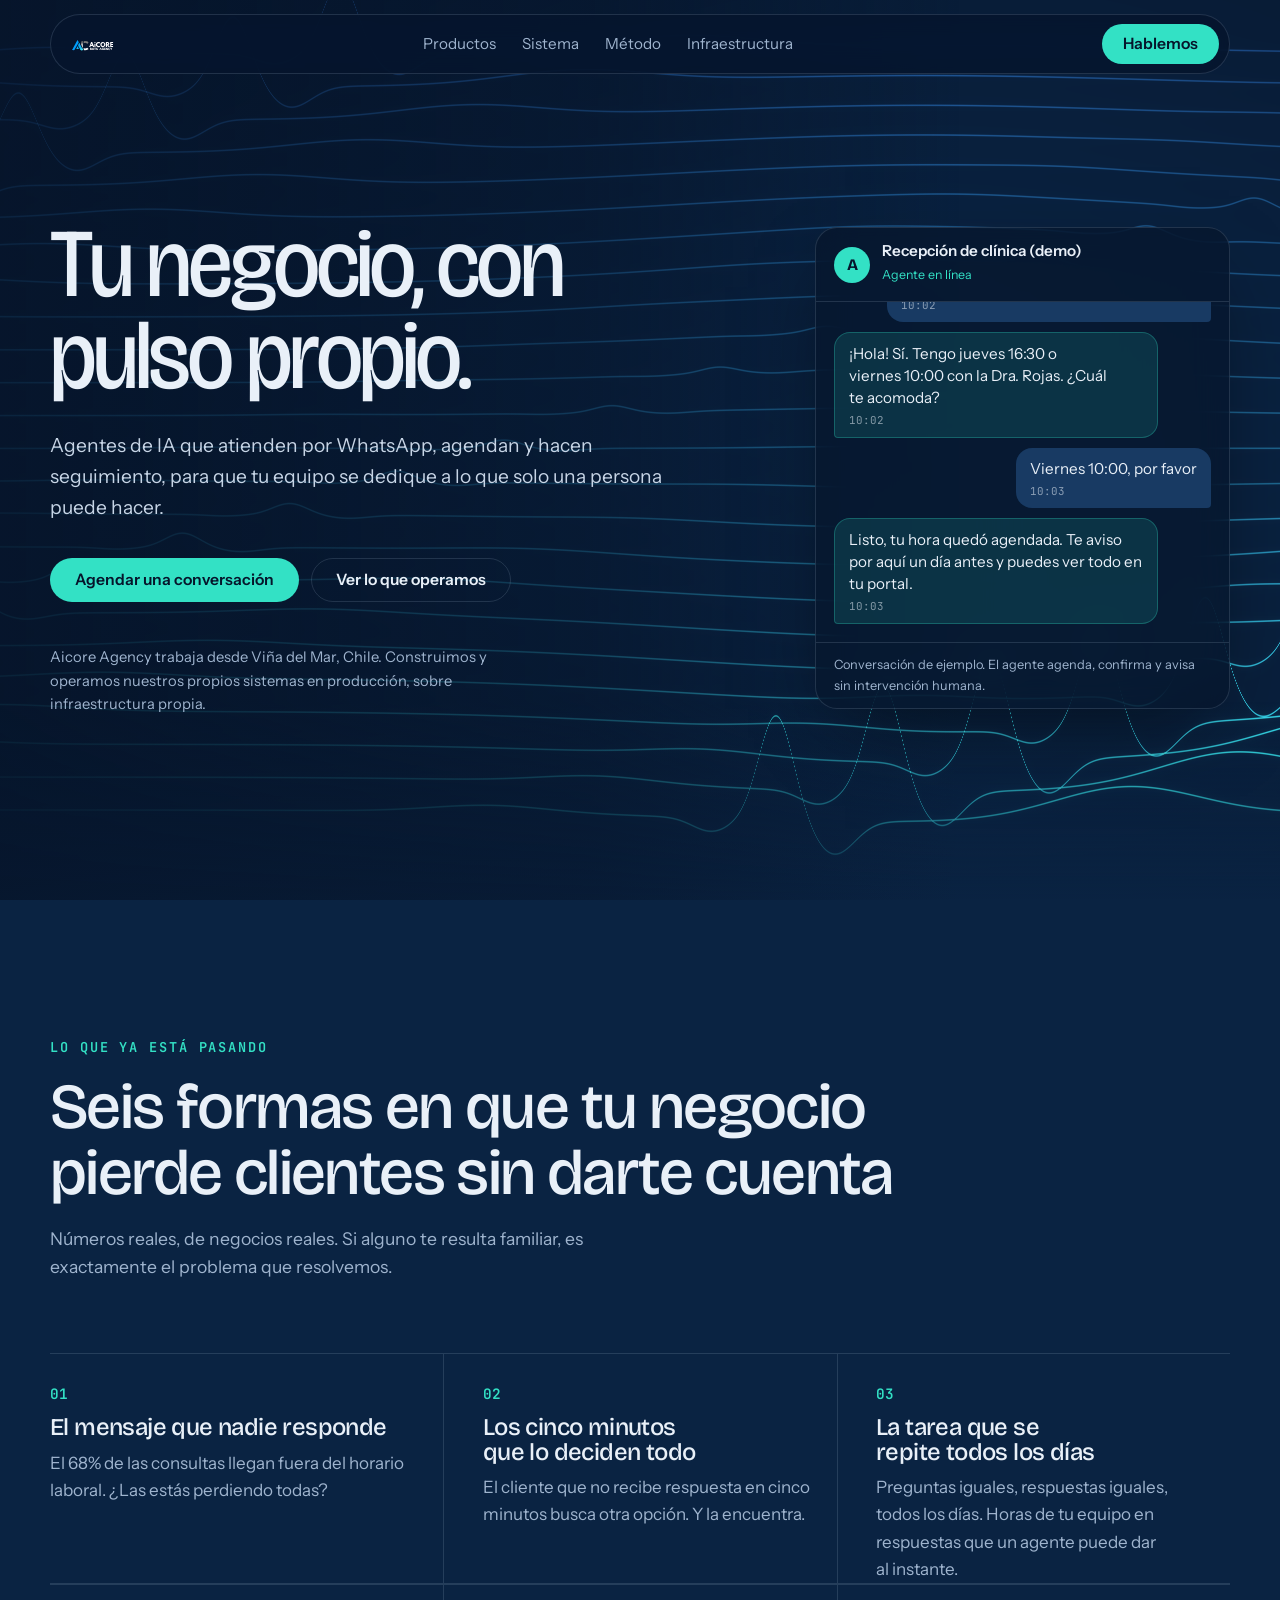
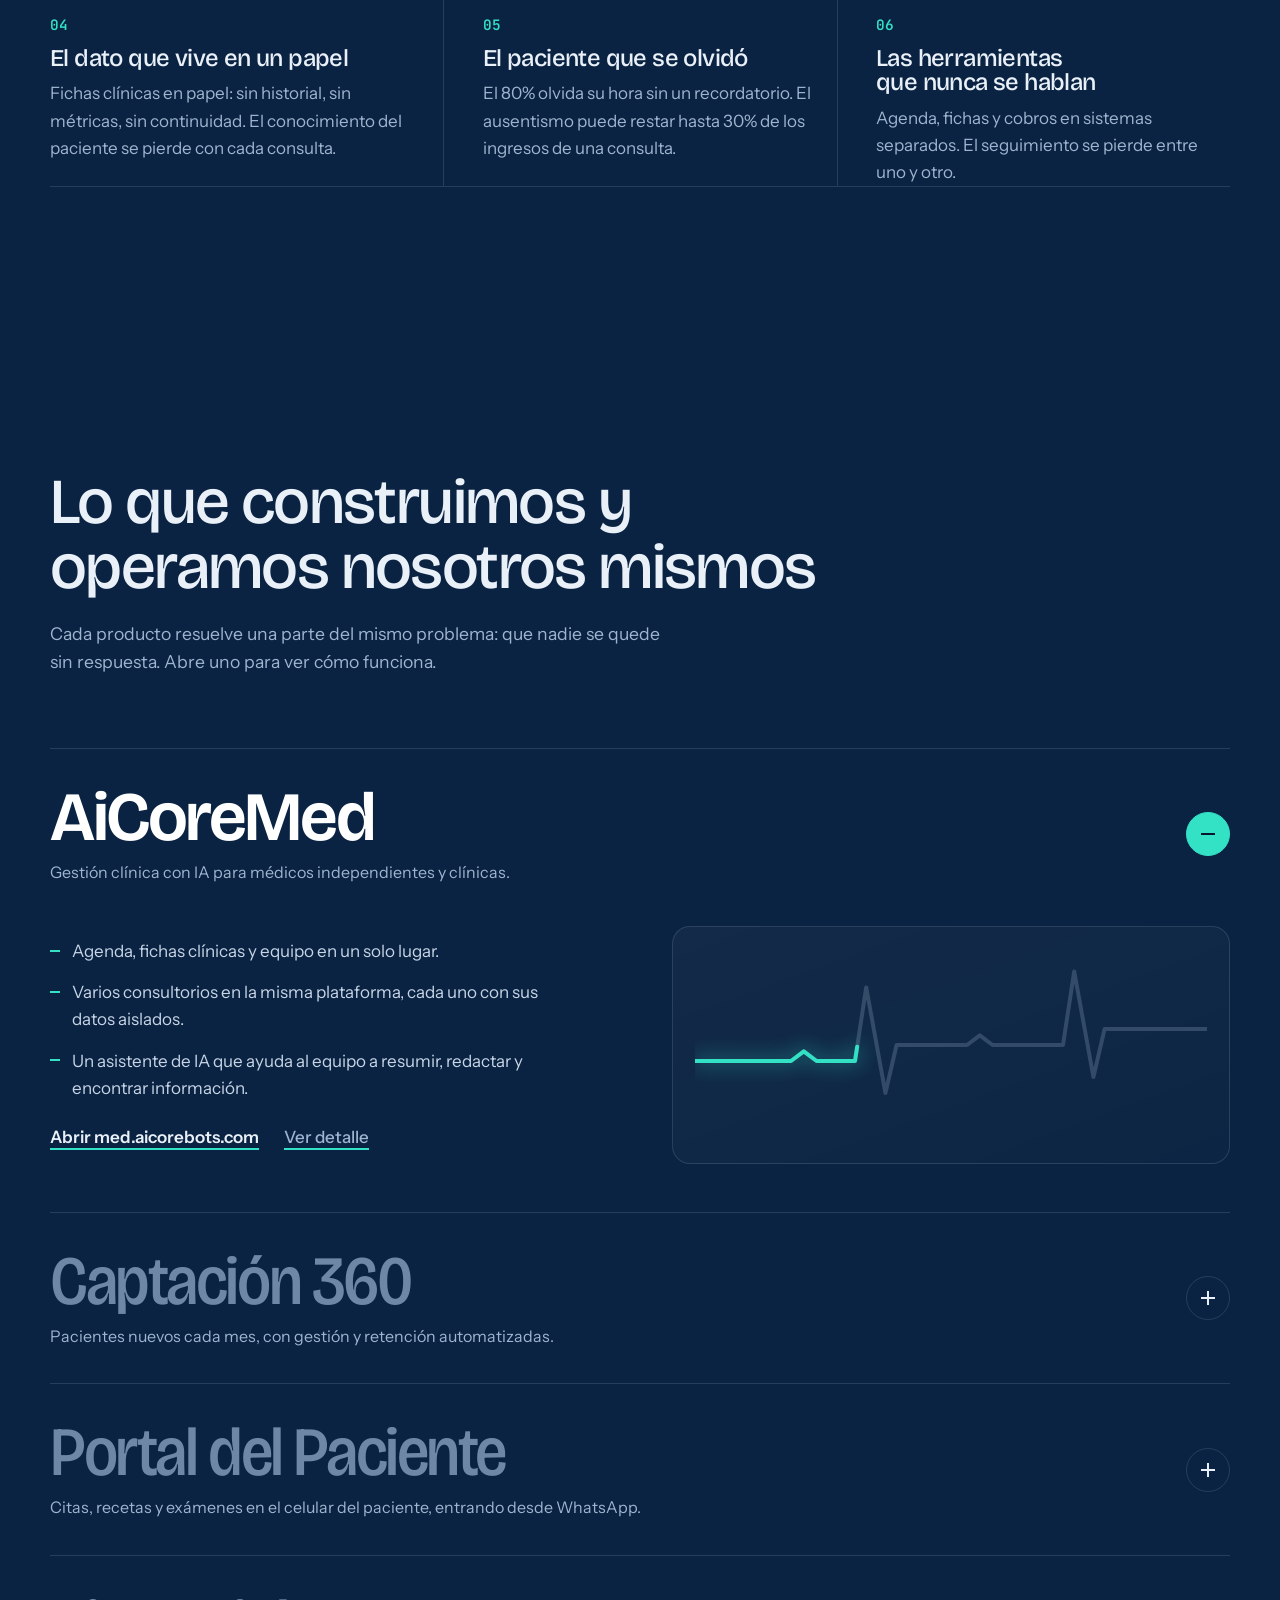
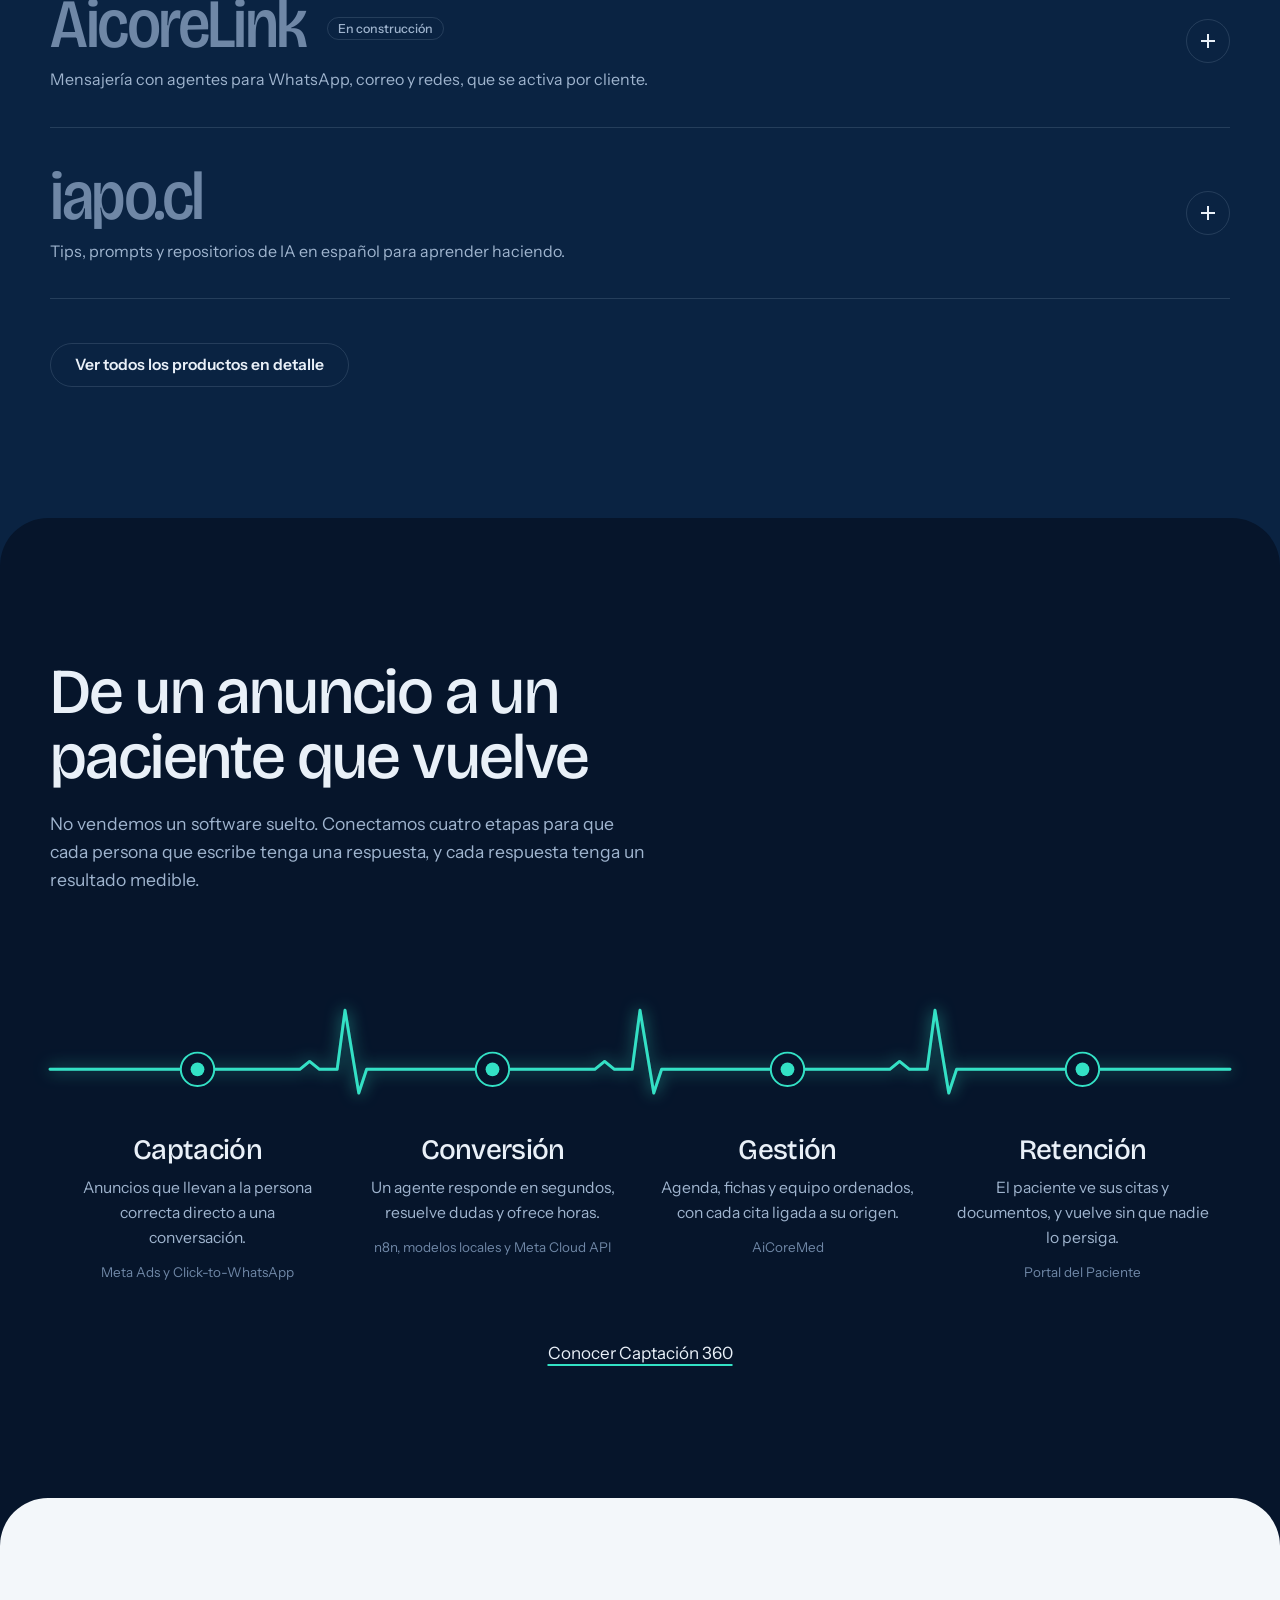
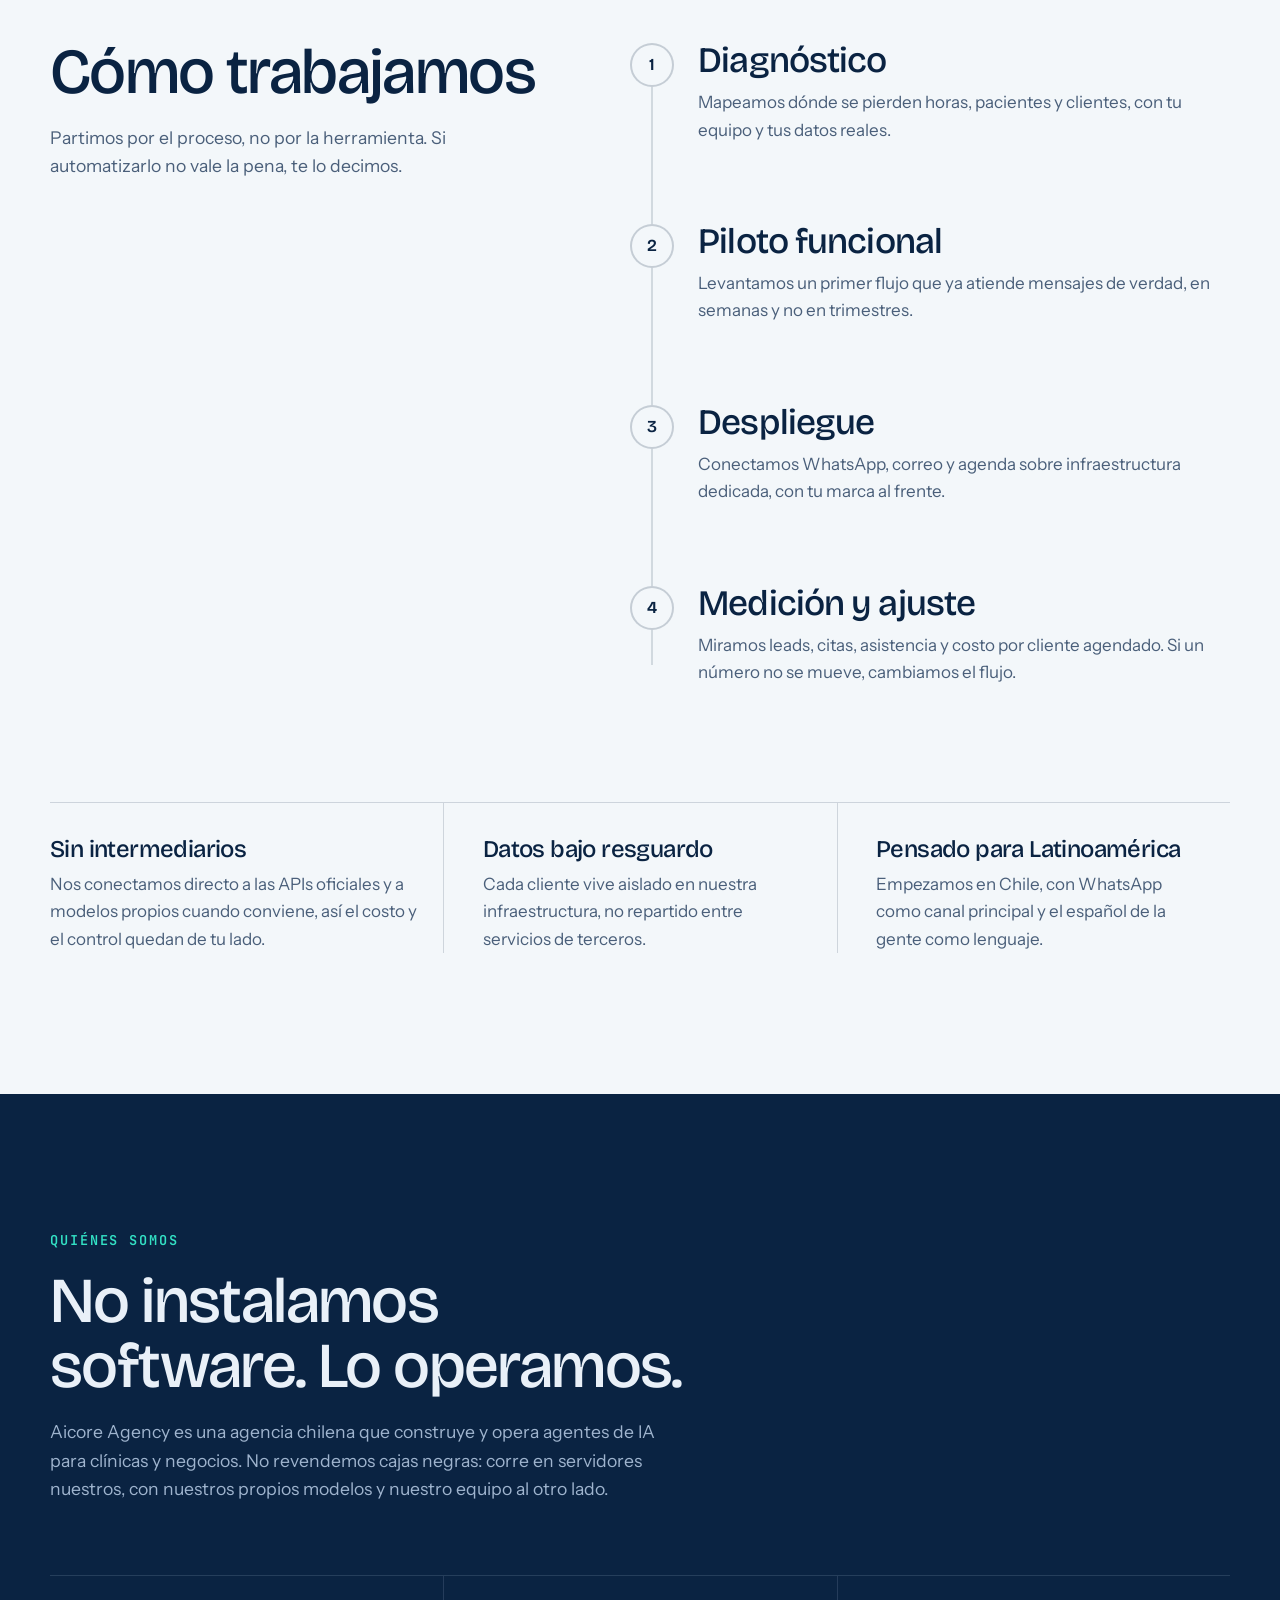
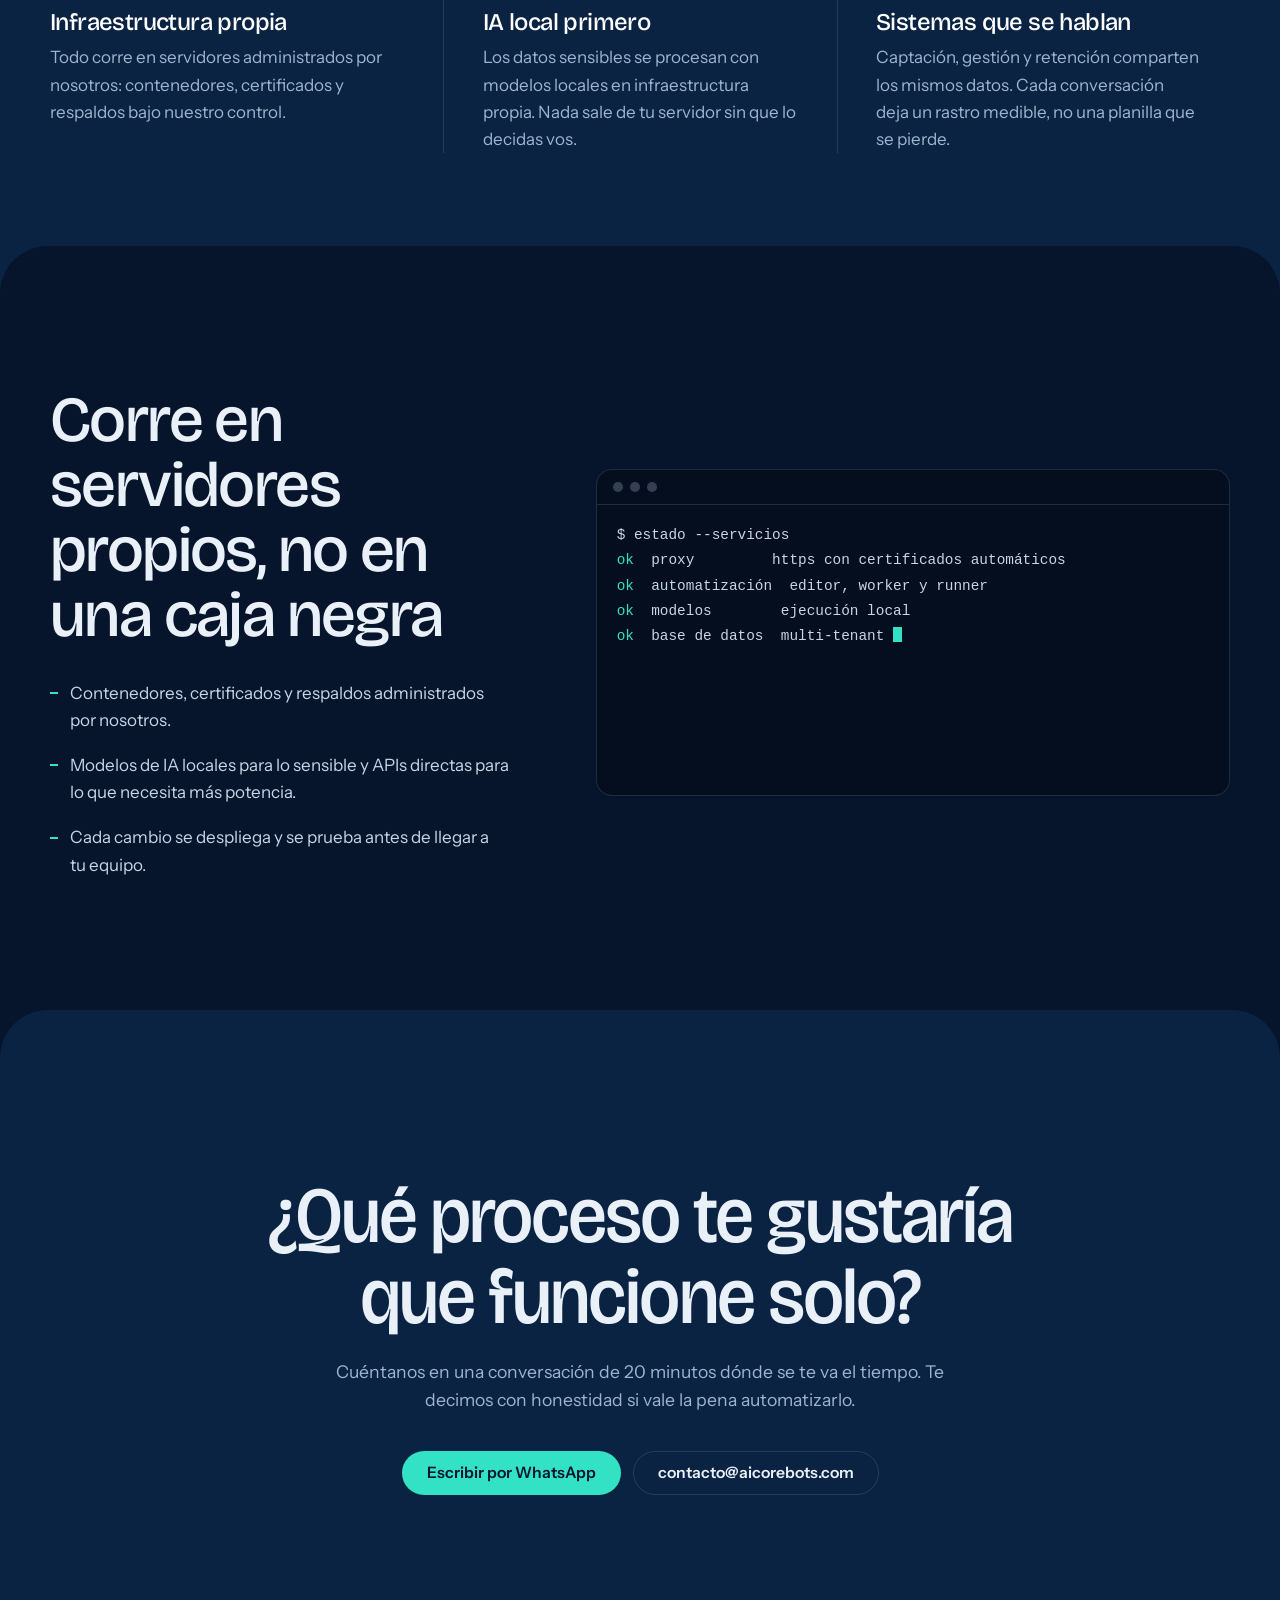
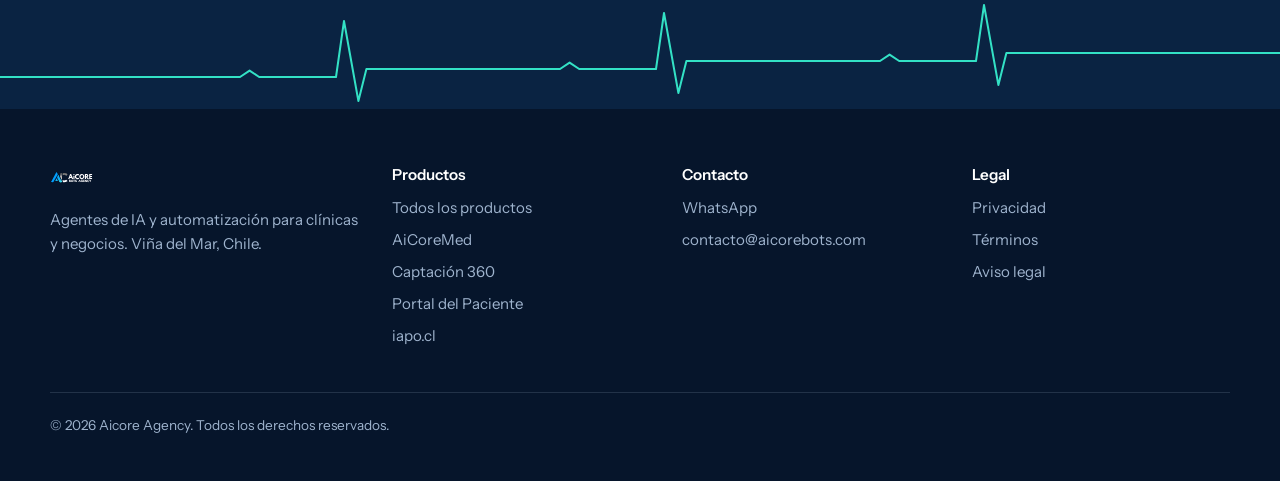
==== index.html @ 043bcb68 "feat(home): real contact data, structured data, pains and about sections - Replace the placeholder p" ====
<!doctype html>
<html lang="es-CL">
<head>
<meta charset="utf-8">
<meta name="viewport" content="width=device-width,initial-scale=1,viewport-fit=cover">
<title>Aicore Agency: agentes de IA que atienden, agendan y hacen seguimiento</title>
<meta name="description" content="Aicore Agency diseña y opera agentes de IA para clínicas y negocios que atienden por WhatsApp. AiCoreMed, Captación 360, Portal del Paciente y AicoreLink, sobre infraestructura propia. Viña del Mar, Chile.">
<meta name="theme-color" content="#0A2342">
<meta property="og:type" content="website">
<meta property="og:title" content="Aicore Agency: tu negocio, con pulso propio">
<meta property="og:description" content="Agentes de IA que atienden por WhatsApp, agendan y hacen seguimiento, para que tu equipo se dedique a lo que solo una persona puede hacer.">
<meta property="og:url" content="https://aicorebots.com">
<meta name="twitter:card" content="summary_large_image">
<link rel="canonical" href="https://aicorebots.com">
<link rel="icon" type="image/svg+xml" href="assets/favicon.svg">
<meta property="og:image" content="https://aicorebots.com/assets/og.png">
<meta property="og:image:width" content="1200">
<meta property="og:image:height" content="630">
<meta name="twitter:image" content="https://aicorebots.com/assets/og.png">
<link rel="preconnect" href="https://fonts.googleapis.com">
<link rel="preconnect" href="https://fonts.gstatic.com" crossorigin>
<link href="https://fonts.googleapis.com/css2?family=Bricolage+Grotesque:opsz,wdth,wght@12..96,75..100,200..800&family=Instrument+Sans:wght@400;500;600&family=JetBrains+Mono:wght@400;500&display=swap" rel="stylesheet">
<script>document.documentElement.classList.add('js')</script>
<script type="application/ld+json">
{"@context":"https://schema.org","@graph":[
{"@type":"Organization","@id":"https://aicorebots.com/#org","name":"Aicore Agency","url":"https://aicorebots.com","logo":"https://aicorebots.com/assets/logo.svg","description":"Agentes de IA y automatización para clínicas y negocios que atienden por WhatsApp.","address":{"@type":"PostalAddress","addressLocality":"Viña del Mar","addressCountry":"CL"},"sameAs":["https://iapo.cl"]},
{"@type":"WebSite","@id":"https://aicorebots.com/#website","url":"https://aicorebots.com","name":"Aicore Agency","inLanguage":"es-CL","publisher":{"@id":"https://aicorebots.com/#org"}},
{"@type":"Service","@id":"https://aicorebots.com/#svc-aicoremed","name":"AiCoreMed","serviceType":"Software de gestión clínica con IA","url":"https://med.aicorebots.com","provider":{"@id":"https://aicorebots.com/#org"},"areaServed":{"@type":"Country","name":"Chile"}},
{"@type":"Service","@id":"https://aicorebots.com/#svc-cap360","name":"Captación 360","serviceType":"Captación, conversión y retención de pacientes","url":"https://captacion360.aicorebots.com","provider":{"@id":"https://aicorebots.com/#org"},"areaServed":{"@type":"Country","name":"Chile"}},
{"@type":"Service","@id":"https://aicorebots.com/#svc-portal","name":"Portal del Paciente","serviceType":"Portal de pacientes accesible por WhatsApp","url":"https://consultorio.aicorebots.com/portal","provider":{"@id":"https://aicorebots.com/#org"},"areaServed":{"@type":"Country","name":"Chile"}},
{"@type":"Service","@id":"https://aicorebots.com/#svc-link","name":"AicoreLink","serviceType":"Mensajería unificada con agentes de IA","url":"https://aicorebots.com/productos/#aicorelink","provider":{"@id":"https://aicorebots.com/#org"},"areaServed":{"@type":"Country","name":"Chile"}},
{"@type":"Service","@id":"https://aicorebots.com/#svc-iapo","name":"iapo.cl","serviceType":"Comunidad y contenido sobre IA aplicada","url":"https://iapo.cl","provider":{"@id":"https://aicorebots.com/#org"},"areaServed":{"@type":"Country","name":"Chile"}}
]}
</script>
<link rel="stylesheet" href="assets/site.css">
</head>
<body>
<div class="prog" id="prog" aria-hidden="true"></div>

<header class="nav">
  <div class="bar">
    <a class="brand" href="#top" aria-label="Aicore Agency, inicio">
      <img class="brand-img" src="assets/logo.svg" alt="Aicore Agency" width="1514" height="778">
    </a>
    <nav class="links" aria-label="Principal">
      <a href="productos/">Productos</a>
      <a href="#sistema">Sistema</a>
      <a href="#metodo">Método</a>
      <a href="#infraestructura">Infraestructura</a>
    </nav>
    <a class="btn p mag" href="#contacto">Hablemos</a>
  </div>
</header>

<main>
<!-- HERO -->
<section class="hero" id="top">
  <canvas id="gl" aria-hidden="true"></canvas>
  <div class="wrap hero-in">
    <div>
      <h1 data-wave>Tu negocio, con pulso propio.</h1>
      <p class="lede">Agentes de IA que atienden por WhatsApp, agendan y hacen seguimiento, para que tu equipo se dedique a lo que solo una persona puede hacer.</p>
      <div class="actions">
        <a class="btn p mag" href="#contacto">Agendar una conversación</a>
        <a class="btn g mag" href="#ecosistema">Ver lo que operamos</a>
      </div>
      <p class="meta">Aicore Agency trabaja desde Viña del Mar, Chile. Construimos y operamos nuestros propios sistemas en producción, sobre infraestructura propia.</p>
    </div>
    <aside class="chat" aria-label="Ejemplo de conversación con un agente de Aicore">
      <div class="chat-h">
        <span class="av" aria-hidden="true">A</span>
        <div><strong>Recepción de clínica (demo)</strong><small>Agente en línea</small></div>
      </div>
      <div class="chat-b" id="chat" aria-live="off"></div>
      <div class="chat-f">Conversación de ejemplo. El agente agenda, confirma y avisa sin intervención humana.</div>
    </aside>
  </div>
</section>

<!-- DOLORES -->
<section class="sec eco dolores" id="dolores">
  <div class="wrap">
    <p class="eyebrow">Lo que ya está pasando</p>
    <h2>Seis formas en que tu negocio pierde clientes sin darte cuenta</h2>
    <p class="sub">Números reales, de negocios reales. Si alguno te resulta familiar, es exactamente el problema que resolvemos.</p>
    <div class="pains">
      <article>
        <b>01</b>
        <h3>El mensaje que nadie responde</h3>
        <p>El 68% de las consultas llegan fuera del horario laboral. ¿Las estás perdiendo todas?</p>
      </article>
      <article>
        <b>02</b>
        <h3>Los cinco minutos que lo deciden todo</h3>
        <p>El cliente que no recibe respuesta en cinco minutos busca otra opción. Y la encuentra.</p>
      </article>
      <article>
        <b>03</b>
        <h3>La tarea que se repite todos los días</h3>
        <p>Preguntas iguales, respuestas iguales, todos los días. Horas de tu equipo en respuestas que un agente puede dar al instante.</p>
      </article>
      <article>
        <b>04</b>
        <h3>El dato que vive en un papel</h3>
        <p>Fichas clínicas en papel: sin historial, sin métricas, sin continuidad. El conocimiento del paciente se pierde con cada consulta.</p>
      </article>
      <article>
        <b>05</b>
        <h3>El paciente que se olvidó</h3>
        <p>El 80% olvida su hora sin un recordatorio. El ausentismo puede restar hasta 30% de los ingresos de una consulta.</p>
      </article>
      <article>
        <b>06</b>
        <h3>Las herramientas que nunca se hablan</h3>
        <p>Agenda, fichas y cobros en sistemas separados. El seguimiento se pierde entre uno y otro.</p>
      </article>
    </div>
  </div>
</section>

<!-- PRODUCTOS -->
<section class="sec eco" id="ecosistema">
  <div class="wrap">
    <h2>Lo que construimos y operamos nosotros mismos</h2>
    <p class="sub">Cada producto resuelve una parte del mismo problema: que nadie se quede sin respuesta. Abre uno para ver cómo funciona.</p>
    <div class="rows">

      <details class="row" name="eco" open>
        <summary>
          <span class="r-name">AiCoreMed</span>
          <span class="r-tag">Gestión clínica con IA para médicos independientes y clínicas.</span>
          <span class="r-ico" aria-hidden="true"></span>
        </summary>
        <div class="r-body">
          <div>
            <ul>
              <li>Agenda, fichas clínicas y equipo en un solo lugar.</li>
              <li>Varios consultorios en la misma plataforma, cada uno con sus datos aislados.</li>
              <li>Un asistente de IA que ayuda al equipo a resumir, redactar y encontrar información.</li>
            </ul>
            <a class="tl" href="https://med.aicorebots.com" rel="noopener">Abrir med.aicorebots.com</a> <a class="tl sec2" href="productos/#aicoremed">Ver detalle</a>
          </div>
          <div class="viz">
            <svg class="ecg" viewBox="0 0 320 120" role="img" aria-label="Línea de pulso animada">
              <path class="base" d="M0 70H60l8-6 8 6H100l7-46 12 66 7-30H170l8-6 8 6H230l7-46 12 66 7-30H320" pathLength="1"/>
              <path class="run" d="M0 70H60l8-6 8 6H100l7-46 12 66 7-30H170l8-6 8 6H230l7-46 12 66 7-30H320" pathLength="1"/>
            </svg>
          </div>
        </div>
      </details>

      <details class="row" name="eco">
        <summary>
          <span class="r-name">Captación 360</span>
          <span class="r-tag">Pacientes nuevos cada mes, con gestión y retención automatizadas.</span>
          <span class="r-ico" aria-hidden="true"></span>
        </summary>
        <div class="r-body">
          <div>
            <ul>
              <li>Anuncios en Meta que abren una conversación de WhatsApp, no un formulario que nadie responde.</li>
              <li>Un agente que califica al interesado, responde dudas y ofrece horas al instante.</li>
              <li>Cada hora agendada queda ligada a la campaña que la originó, para medir el costo real por paciente.</li>
            </ul>
            <a class="tl" href="https://captacion360.aicorebots.com" rel="noopener">Abrir captacion360.aicorebots.com</a> <a class="tl sec2" href="productos/#captacion-360">Ver detalle</a>
          </div>
          <div class="viz">
            <div class="funnel" role="img" aria-label="Embudo ilustrativo de captación">
              <div style="--n:0"><span>Anuncio en Meta</span><i style="--w:100%"></i></div>
              <div style="--n:1"><span>Conversación en WhatsApp</span><i style="--w:72%"></i></div>
              <div style="--n:2"><span>Hora agendada</span><i style="--w:48%"></i></div>
              <div style="--n:3"><span>Paciente que vuelve</span><i style="--w:32%"></i></div>
              <small>Esquema ilustrativo del recorrido.</small>
            </div>
          </div>
        </div>
      </details>

      <details class="row" name="eco">
        <summary>
          <span class="r-name">Portal del Paciente</span>
          <span class="r-tag">Citas, recetas y exámenes en el celular del paciente, entrando desde WhatsApp.</span>
          <span class="r-ico" aria-hidden="true"></span>
        </summary>
        <div class="r-body">
          <div>
            <ul>
              <li>Sin usuario ni contraseña: el paciente entra con su número de WhatsApp.</li>
              <li>Ve sus próximas citas y pide reprogramar; la solicitud llega a la clínica por WhatsApp.</li>
              <li>Recetas y exámenes disponibles después de la consulta.</li>
            </ul>
            <a class="tl" href="https://consultorio.aicorebots.com/portal" rel="noopener">Abrir el portal</a> <a class="tl sec2" href="productos/#portal-paciente">Ver detalle</a>
          </div>
          <div class="viz">
            <div class="phone" role="img" aria-label="Pantalla de ingreso desde WhatsApp">
              <p>Confirma tu acceso desde WhatsApp</p>
              <div class="otp"><b style="--n:0">4</b><b style="--n:1">8</b><b style="--n:2">1</b><b style="--n:3">9</b><b style="--n:4">2</b><b style="--n:5">7</b></div>
              <div class="go">Ver mis citas</div>
            </div>
          </div>
        </div>
      </details>

      <details class="row" name="eco">
        <summary>
          <span class="r-name">AicoreLink <span class="badge">En construcción</span></span>
          <span class="r-tag">Mensajería con agentes para WhatsApp, correo y redes, que se activa por cliente.</span>
          <span class="r-ico" aria-hidden="true"></span>
        </summary>
        <div class="r-body">
          <div>
            <ul>
              <li>Voz y texto en WhatsApp, respuestas de correo y mensajes de redes en una sola bandeja.</li>
              <li>Cada cliente enciende solo los módulos que necesita.</li>
              <li>Se despliega por cliente sobre nuestra propia infraestructura.</li>
            </ul>
            <a class="tl" href="productos/#aicorelink">Ver detalle</a>
          </div>
          <div class="viz">
            <div class="orbit" role="img" aria-label="AicoreLink conecta WhatsApp, correo y redes">
              <span class="core">Aicore<br>Link</span>
              <i style="--k:0"><em>WhatsApp</em></i>
              <i style="--k:1"><em>Correo</em></i>
              <i style="--k:2"><em>Redes</em></i>
            </div>
          </div>
        </div>
      </details>

      <details class="row" name="eco">
        <summary>
          <span class="r-name">iapo.cl</span>
          <span class="r-tag">Tips, prompts y repositorios de IA en español para aprender haciendo.</span>
          <span class="r-ico" aria-hidden="true"></span>
        </summary>
        <div class="r-body">
          <div>
            <ul>
              <li>Prompts listos para copiar y adaptar a tu trabajo.</li>
              <li>Skills y repositorios que usamos a diario, explicados sin jerga.</li>
              <li>Una comunidad para quienes quieren usar IA en su negocio.</li>
            </ul>
            <a class="tl" href="https://iapo.cl" rel="noopener">Abrir iapo.cl</a> <a class="tl sec2" href="productos/#iapo">Ver detalle</a>
          </div>
          <div class="viz">
            <div class="pcard" role="img" aria-label="Ejemplo de prompt">
              <small>Prompt de ejemplo</small>
              <div class="typed">Actúa como recepcionista de una clínica.</div>
              <div class="typed l2">Responde en máximo tres líneas.</div>
            </div>
          </div>
        </div>
      </details>

    </div>
  </div>
  <div class="wrap" style="margin-top:44px"><a class="btn g mag" href="productos/">Ver todos los productos en detalle</a></div>
</section>

<!-- SISTEMA -->
<section class="sec sys sheet" id="sistema">
  <div class="wrap">
    <h2>De un anuncio a un paciente que vuelve</h2>
    <p class="sub">No vendemos un software suelto. Conectamos cuatro etapas para que cada persona que escribe tenga una respuesta, y cada respuesta tenga un resultado medible.</p>
    <div class="pipe" id="pipe">
      <svg id="pipe-svg" viewBox="0 0 1200 160" aria-hidden="true"></svg>
      <div class="cols">
        <div class="col"><h3>Captación</h3><p>Anuncios que llevan a la persona correcta directo a una conversación.</p><small>Meta Ads y Click-to-WhatsApp</small></div>
        <div class="col"><h3>Conversión</h3><p>Un agente responde en segundos, resuelve dudas y ofrece horas.</p><small>n8n, modelos locales y Meta Cloud API</small></div>
        <div class="col"><h3>Gestión</h3><p>Agenda, fichas y equipo ordenados, con cada cita ligada a su origen.</p><small>AiCoreMed</small></div>
        <div class="col"><h3>Retención</h3><p>El paciente ve sus citas y documentos, y vuelve sin que nadie lo persiga.</p><small>Portal del Paciente</small></div>
      </div>
    </div>
    <p class="foot"><a class="tl" href="https://captacion360.aicorebots.com" rel="noopener">Conocer Captación 360</a></p>
  </div>
</section>

<!-- MÉTODO -->
<section class="sec light sheet" id="metodo">
  <div class="wrap">
    <div class="method">
      <div class="stick">
        <h2>Cómo trabajamos</h2>
        <p class="sub">Partimos por el proceso, no por la herramienta. Si automatizarlo no vale la pena, te lo decimos.</p>
      </div>
      <ol class="steps" id="steps">
        <li><span class="n">1</span><h3>Diagnóstico</h3><p>Mapeamos dónde se pierden horas, pacientes y clientes, con tu equipo y tus datos reales.</p></li>
        <li><span class="n">2</span><h3>Piloto funcional</h3><p>Levantamos un primer flujo que ya atiende mensajes de verdad, en semanas y no en trimestres.</p></li>
        <li><span class="n">3</span><h3>Despliegue</h3><p>Conectamos WhatsApp, correo y agenda sobre infraestructura dedicada, con tu marca al frente.</p></li>
        <li><span class="n">4</span><h3>Medición y ajuste</h3><p>Miramos leads, citas, asistencia y costo por cliente agendado. Si un número no se mueve, cambiamos el flujo.</p></li>
      </ol>
    </div>
    <div class="prin">
      <div><h3>Sin intermediarios</h3><p>Nos conectamos directo a las APIs oficiales y a modelos propios cuando conviene, así el costo y el control quedan de tu lado.</p></div>
      <div><h3>Datos bajo resguardo</h3><p>Cada cliente vive aislado en nuestra infraestructura, no repartido entre servicios de terceros.</p></div>
      <div><h3>Pensado para Latinoamérica</h3><p>Empezamos en Chile, con WhatsApp como canal principal y el español de la gente como lenguaje.</p></div>
    </div>
  </div>
</section>

<!-- SOBRE AICORE -->
<section class="sec eco about" id="sobre">
  <div class="wrap">
    <p class="eyebrow">Quiénes somos</p>
    <h2>No instalamos software. Lo operamos.</h2>
    <p class="sub">Aicore Agency es una agencia chilena que construye y opera agentes de IA para clínicas y negocios. No revendemos cajas negras: corre en servidores nuestros, con nuestros propios modelos y nuestro equipo al otro lado.</p>
    <div class="prin">
      <div><h3>Infraestructura propia</h3><p>Todo corre en servidores administrados por nosotros: contenedores, certificados y respaldos bajo nuestro control.</p></div>
      <div><h3>IA local primero</h3><p>Los datos sensibles se procesan con modelos locales en infraestructura propia. Nada sale de tu servidor sin que lo decidas vos.</p></div>
      <div><h3>Sistemas que se hablan</h3><p>Captación, gestión y retención comparten los mismos datos. Cada conversación deja un rastro medible, no una planilla que se pierde.</p></div>
    </div>
  </div>
</section>

<!-- INFRAESTRUCTURA -->
<section class="sec infra sheet" id="infraestructura">
  <div class="wrap infra-in">
    <div>
      <h2>Corre en servidores propios, no en una caja negra</h2>
      <ul class="facts">
        <li>Contenedores, certificados y respaldos administrados por nosotros.</li>
        <li>Modelos de IA locales para lo sensible y APIs directas para lo que necesita más potencia.</li>
        <li>Cada cambio se despliega y se prueba antes de llegar a tu equipo.</li>
      </ul>
    </div>
    <div class="term" aria-label="Estado de los servicios (ilustración)">
      <div class="term-h"><i></i><i></i><i></i></div>
      <pre id="term" data-lines='["$ estado --servicios","<span class=ok>ok</span>  proxy         https con certificados automáticos","<span class=ok>ok</span>  automatización  editor, worker y runner","<span class=ok>ok</span>  modelos        ejecución local","<span class=ok>ok</span>  base de datos  multi-tenant","<span class=ok>ok</span>  colas y caché  en línea","<span class=ok>ok</span>  whatsapp       puerta de enlace conectada","<span class=dim>todo en orden</span>"]'></pre>
    </div>
  </div>
</section>

<!-- CONTACTO -->
<section class="cta sheet" id="contacto">
  <div class="wrap">
    <h2>¿Qué proceso te gustaría que funcione solo?</h2>
    <p class="sub">Cuéntanos en una conversación de 20 minutos dónde se te va el tiempo. Te decimos con honestidad si vale la pena automatizarlo.</p>
    <div class="actions">
      <a class="btn p mag" href="https://wa.me/56975680702?text=Hola%2C%20quiero%20conversar%20sobre%20automatizar%20mi%20negocio" rel="noopener">Escribir por WhatsApp</a>
      <a class="btn g mag" href="mailto:contacto@aicorebots.com">contacto@aicorebots.com</a>
    </div>
  </div>
  <svg class="cta-line" id="cta-line" viewBox="0 0 1600 140" preserveAspectRatio="none" aria-hidden="true"><path pathLength="1" d="M0 100H300l12-8 12 8H420l10-70 18 100 10-40H700l12-8 12 8H820l10-70 18 100 10-40H1100l12-8 12 8H1220l10-70 18 100 10-40H1600"/></svg>
</section>
</main>

<footer>
  <div class="wrap">
    <div class="foot-in">
      <div>
        <a class="brand" href="#top" style="color:#fff"><img class="brand-img" src="assets/logo.svg" alt="Aicore Agency" width="1514" height="778"></a>
        <p style="margin-top:14px;max-width:24em">Agentes de IA y automatización para clínicas y negocios. Viña del Mar, Chile.</p>
      </div>
      <div><h4>Productos</h4><ul>
        <li><a href="productos/">Todos los productos</a></li>
        <li><a href="https://med.aicorebots.com" rel="noopener">AiCoreMed</a></li>
        <li><a href="https://captacion360.aicorebots.com" rel="noopener">Captación 360</a></li>
        <li><a href="https://consultorio.aicorebots.com/portal" rel="noopener">Portal del Paciente</a></li>
        <li><a href="https://iapo.cl" rel="noopener">iapo.cl</a></li>
      </ul></div>
      <div><h4>Contacto</h4><ul>
        <li><a href="https://wa.me/56975680702" rel="noopener">WhatsApp</a></li>
        <li><a href="mailto:contacto@aicorebots.com">contacto@aicorebots.com</a></li>
      </ul></div>
      <div><h4>Legal</h4><ul>
        <li><a href="privacidad/">Privacidad</a></li>
        <li><a href="terminos/">Términos</a></li>
        <li><a href="aviso-legal/">Aviso legal</a></li>
      </ul></div>
    </div>
    <p class="legal">© 2026 Aicore Agency. Todos los derechos reservados.</p>
  </div>
</footer>

<script src="assets/site.js" defer></script>
</body>
</html>
---- assets/site.css ----
@property --angle{syntax:'<angle>';initial-value:0deg;inherits:false}
:root{
  --navy:#0A2342; --abyss:#06152B; --teal:#33E1C5; --teal-ink:#087A6B; --blue:#3B82F6;
  --clinic:#F3F7FA; --steel:#9FB4CE; --slate:#4A5F7A; --hair:rgba(159,180,206,.18);
  --f-d:'Bricolage Grotesque','Segoe UI',system-ui,sans-serif;
  --f-b:'Instrument Sans','Segoe UI',system-ui,sans-serif;
  --f-m:'JetBrains Mono',ui-monospace,SFMono-Regular,Menlo,monospace;
  --wrap:min(1180px,100% - clamp(40px,8vw,96px));
  --ease:cubic-bezier(.2,.8,.2,1);
  interpolate-size:allow-keywords;
  color-scheme:dark;
}
*{box-sizing:border-box;margin:0}
html{scroll-behavior:smooth;-webkit-text-size-adjust:100%}
body{background:var(--navy);color:#E9F0F8;font:400 1.0625rem/1.6 var(--f-b);-webkit-font-smoothing:antialiased;text-wrap:pretty;overflow-x:clip}
h1,h2,h3{font-family:var(--f-d);font-weight:500;line-height:1.02;letter-spacing:-.025em;text-wrap:balance}
a{color:inherit}
:focus-visible{outline:2px solid var(--teal);outline-offset:3px;border-radius:4px}
.sr{position:absolute;width:1px;height:1px;overflow:hidden;clip:rect(0 0 0 0);white-space:nowrap}
.wrap{width:var(--wrap);margin-inline:auto}
.tl{text-decoration:underline;text-decoration-color:var(--teal);text-decoration-thickness:2px;text-underline-offset:.28em;transition:text-decoration-color .2s}
.tl:hover{text-decoration-color:currentColor}

/* progreso de scroll */
.prog{position:fixed;inset:0 0 auto 0;height:2px;background:linear-gradient(90deg,var(--teal),var(--blue));transform-origin:0 50%;transform:scaleX(0);z-index:100}
@supports (animation-timeline:scroll()){.prog{animation:prog linear both;animation-timeline:scroll(root)}@keyframes prog{to{transform:scaleX(1)}}}

/* navegación */
.nav{position:fixed;inset:0 0 auto 0;z-index:50;padding:14px 0;pointer-events:none}
.bar{pointer-events:auto;width:min(1180px,100% - 24px);margin-inline:auto;display:flex;align-items:center;justify-content:space-between;gap:16px;padding:9px 10px 9px 20px;border:1px solid var(--hair);border-radius:999px;background:color-mix(in srgb,var(--abyss) 84%,transparent);backdrop-filter:blur(16px) saturate(150%);-webkit-backdrop-filter:blur(16px) saturate(150%)}
.brand{display:inline-flex;align-items:center;gap:10px;text-decoration:none;font:600 1.35rem/1 var(--f-d);letter-spacing:-.03em}
.brand-img{height:22px;width:auto}
.links{display:flex;gap:26px;font-size:.95rem}
.links a{text-decoration:none;color:var(--steel);transition:color .2s}
.links a:hover{color:#fff}
.btn{display:inline-flex;align-items:center;justify-content:center;gap:8px;padding:13px 24px;border-radius:999px;font:600 .98rem/1 var(--f-b);text-decoration:none;border:1px solid transparent;transition:transform .35s var(--ease),background .2s,border-color .2s;will-change:transform}
.btn.p{background:var(--teal);color:var(--abyss)}
.btn.p:hover{background:#6CF0DA}
.btn.g{border-color:var(--hair);color:#E9F0F8}
.btn.g:hover{border-color:var(--steel)}
.bar .btn{padding:11px 20px}
@media(max-width:820px){.links{display:none}}

/* hero */
.hero{position:relative;min-height:100svh;display:grid;align-items:center;padding:132px 0 96px;overflow:hidden;isolation:isolate;background:var(--abyss)}
#gl{position:absolute;inset:0;width:100%;height:100%;z-index:-2}
.hero::after{content:"";position:absolute;inset:0;z-index:-1;pointer-events:none;background:linear-gradient(90deg,rgba(6,21,43,.86) 0%,rgba(6,21,43,.55) 46%,rgba(6,21,43,0) 75%),linear-gradient(0deg,var(--navy) 0%,transparent 22%)}
.nogl{background:radial-gradient(900px 500px at 75% 50%,#0f3560,var(--abyss))}
.hero-in{display:grid;grid-template-columns:minmax(0,1.32fr) minmax(0,.78fr);gap:clamp(32px,5vw,72px);align-items:center}
h1{font-size:clamp(3rem,7.6vw,7.4rem);font-weight:440;font-stretch:92%;line-height:.94;letter-spacing:-.04em}
h1 .wd{display:inline-block;white-space:nowrap}
h1 .ch{display:inline-block;animation:crest 4.6s cubic-bezier(.3,.7,.2,1) infinite;animation-delay:calc(var(--i)*75ms)}
@keyframes crest{0%,14%,100%{font-weight:440;font-stretch:92%;transform:translateY(0)}5%{font-weight:800;font-stretch:100%;transform:translateY(-.045em)}}
.lede{margin-top:28px;max-width:34em;font-size:clamp(1.05rem,1.5vw,1.28rem);color:#C7D5E6}
.actions{margin-top:36px;display:flex;flex-wrap:wrap;gap:12px}
.meta{margin-top:44px;max-width:32em;font-size:.92rem;color:var(--steel)}

/* demo de chat */
.chat{border:1px solid var(--hair);border-radius:22px;background:color-mix(in srgb,var(--abyss) 72%,transparent);backdrop-filter:blur(18px);-webkit-backdrop-filter:blur(18px);overflow:hidden;box-shadow:0 30px 80px -30px rgba(0,0,0,.6)}
.chat-h{display:flex;align-items:center;gap:12px;padding:14px 18px;border-bottom:1px solid var(--hair)}
.av{width:36px;height:36px;border-radius:50%;background:var(--teal);color:var(--abyss);display:grid;place-items:center;font:700 1rem var(--f-d)}
.chat-h strong{display:block;font:600 .95rem/1.2 var(--f-b)}
.chat-h small{color:var(--teal);font-size:.78rem}
.chat-b{height:340px;padding:18px;display:flex;flex-direction:column;gap:10px;overflow:hidden;justify-content:flex-end}
.m{max-width:86%;padding:10px 14px;border-radius:16px;font-size:.95rem;line-height:1.45;animation:msg .4s var(--ease) both}
.m time{display:block;margin-top:4px;font:400 .68rem var(--f-m);opacity:.55}
.m.u{align-self:flex-end;background:#183A63;border-bottom-right-radius:4px}
.m.b{align-self:flex-start;background:rgba(51,225,197,.13);border:1px solid rgba(51,225,197,.28);border-bottom-left-radius:4px}
.m.dots{display:flex;gap:4px;padding:14px}
.m.dots i{width:6px;height:6px;border-radius:50%;background:var(--teal);animation:dot 1s infinite}
.m.dots i:nth-child(2){animation-delay:.15s}.m.dots i:nth-child(3){animation-delay:.3s}
@keyframes dot{50%{opacity:.25;transform:translateY(-3px)}}
@keyframes msg{from{opacity:0;transform:translateY(8px) scale(.98)}}
.chat-f{padding:12px 18px;border-top:1px solid var(--hair);font-size:.8rem;color:var(--steel)}
@media(max-width:940px){.hero-in{grid-template-columns:1fr}.chat-b{height:300px}}

/* secciones */
section{position:relative}
.sec{padding:clamp(80px,11vw,150px) 0}
.sheet{margin-top:-48px;border-radius:48px 48px 0 0;z-index:2}
h2{font-size:clamp(2.2rem,5vw,4.4rem);max-width:14em}
.eyebrow{margin-bottom:20px;display:flex;align-items:center;gap:12px;font:600 .85rem/1 var(--f-m);letter-spacing:.14em;text-transform:uppercase;color:var(--teal)}
.sub{margin-top:20px;max-width:36em;color:var(--steel);font-size:1.1rem}

/* ecosistema */
.eco{background:var(--navy);padding-bottom:clamp(120px,14vw,190px)}
.rows{margin-top:clamp(40px,6vw,72px);border-top:1px solid var(--hair)}
details.row{border-bottom:1px solid var(--hair)}
details.row::details-content{block-size:0;overflow:clip;transition:block-size .6s var(--ease),content-visibility .6s allow-discrete}
details.row[open]::details-content{block-size:auto}
details.row summary{list-style:none;cursor:pointer;display:grid;grid-template-columns:1fr auto;align-items:center;gap:8px 24px;padding:clamp(22px,3vw,34px) 0}
details.row summary::-webkit-details-marker{display:none}
.r-name{font:500 clamp(2rem,5.4vw,4.6rem)/1 var(--f-d);letter-spacing:-.035em;font-stretch:90%;color:#6F87A6;transition:color .3s,font-stretch .5s var(--ease),font-weight .5s var(--ease)}
details.row[open] .r-name,details.row summary:hover .r-name{color:#fff}
details.row[open] .r-name{font-stretch:100%;font-weight:620}
.r-tag{grid-column:1;color:var(--steel);max-width:40em;font-size:1rem}
.r-ico{grid-row:1/3;grid-column:2;width:44px;height:44px;border:1px solid var(--hair);border-radius:50%;position:relative;transition:transform .5s var(--ease),background .3s,border-color .3s}
.r-ico::before,.r-ico::after{content:"";position:absolute;left:50%;top:50%;width:14px;height:2px;background:currentColor;translate:-50% -50%}
.r-ico::after{rotate:90deg;transition:rotate .4s var(--ease)}
details.row[open] .r-ico{background:var(--teal);border-color:var(--teal);color:var(--abyss);transform:rotate(180deg)}
details.row[open] .r-ico::after{rotate:0deg}
.r-body{display:grid;grid-template-columns:minmax(0,1fr) minmax(0,1fr);gap:clamp(24px,5vw,72px);align-items:center;padding:6px 0 clamp(28px,4vw,48px)}
.r-body ul{list-style:none;padding:0;display:grid;gap:14px}
.r-body li{padding-left:22px;position:relative;color:#C7D5E6}
.r-body li::before{content:"";position:absolute;left:0;top:.7em;width:10px;height:2px;background:var(--teal)}
.r-body .tl{display:inline-block;margin-top:22px;font-weight:600}
.badge{letter-spacing:0;font-stretch:100%;font-weight:500;display:inline-block;margin-left:10px;padding:3px 10px;border:1px solid var(--hair);border-radius:999px;font:500 .78rem var(--f-b);color:var(--steel);vertical-align:middle;-webkit-text-fill-color:currentColor}
.viz{min-height:200px;display:grid;place-items:center;border-radius:18px;background:linear-gradient(160deg,rgba(255,255,255,.04),rgba(255,255,255,.01));border:1px solid var(--hair);padding:22px}
@media(max-width:820px){.r-body{grid-template-columns:1fr}}

/* visuales */
.ecg{width:100%;height:auto}
.ecg path{fill:none;stroke-linecap:round;stroke-linejoin:round;stroke-width:2.5}
.ecg .base{stroke:rgba(159,180,206,.25)}
.ecg .run{stroke:var(--teal);stroke-dasharray:.2 2;filter:drop-shadow(0 0 6px rgba(51,225,197,.8));animation:run 3.2s linear infinite}
@keyframes run{from{stroke-dashoffset:.2}to{stroke-dashoffset:-1}}
.funnel{width:100%;display:grid;gap:12px}
.funnel div{display:grid;gap:5px;font-size:.85rem;color:#C7D5E6}
.funnel i{display:block;height:14px;width:var(--w);border-radius:4px;background:linear-gradient(90deg,var(--teal),var(--blue));transform-origin:left;transform:scaleX(0)}
details[open] .funnel i,.play .funnel i{transform:scaleX(1);transition:transform .9s var(--ease) calc(var(--n)*.14s + .25s)}
.funnel small{color:var(--steel);font-size:.74rem;margin-top:2px}
.phone{width:min(240px,100%);border:1px solid var(--hair);border-radius:26px;padding:20px 18px;background:var(--abyss);display:grid;gap:14px;text-align:center}
.phone p{font-size:.85rem;color:var(--steel)}
.otp{display:flex;gap:6px;justify-content:center}
.otp b{width:28px;height:36px;border:1px solid var(--hair);border-radius:8px;display:grid;place-items:center;font:500 1rem var(--f-m);color:transparent}
details[open] .otp b,.play .otp b{animation:fill .01s forwards;animation-delay:calc(.5s + var(--n)*.22s)}
@keyframes fill{to{color:var(--teal);border-color:var(--teal)}}
.phone .go{padding:10px;border-radius:12px;background:var(--hair);color:var(--steel);font-size:.85rem;font-weight:600}
details[open] .phone .go,.play .phone .go{animation:go .01s 2s forwards}
@keyframes go{to{background:var(--teal);color:var(--abyss)}}
.orbit{position:relative;width:210px;height:210px}
.orbit::before{content:"";position:absolute;inset:14px;border:1px dashed rgba(159,180,206,.35);border-radius:50%}
.orbit .core{position:absolute;inset:70px;border-radius:50%;background:var(--teal);color:var(--abyss);display:grid;place-items:center;text-align:center;font:700 .82rem/1.05 var(--f-d)}
.orbit i{position:absolute;inset:0;animation:spin 18s linear infinite;animation-delay:calc(var(--k)*-6s)}
.orbit em{position:absolute;top:14px;left:50%;translate:-50% -50%;padding:4px 11px;border-radius:999px;background:var(--abyss);border:1px solid var(--hair);font:500 .78rem var(--f-b);font-style:normal;white-space:nowrap;animation:spin 18s linear infinite reverse;animation-delay:inherit}
@keyframes spin{to{rotate:360deg}}
.pcard{width:100%;border:1px solid var(--hair);border-radius:14px;background:var(--abyss);padding:18px;display:grid;gap:10px}
.pcard small{color:var(--steel);font-size:.78rem}
.typed{font:400 .86rem/1.5 var(--f-m);color:#D7E4F3;overflow:hidden;white-space:nowrap;width:0;border-right:2px solid var(--teal)}
details[open] .typed,.play .typed{animation:type 3.2s steps(44) .35s forwards,caret 1s step-end infinite}
@keyframes type{to{width:44ch}}
@keyframes caret{50%{border-color:transparent}}
.typed.l2{animation-delay:3.7s,3.7s}
details[open] .typed.l2,.play .typed.l2{animation:type 2.4s steps(30) 3.7s forwards,caret 1s step-end infinite}

/* sistema (pipeline) */
.sys{background:var(--abyss);padding-bottom:clamp(120px,14vw,190px)}
.pipe{margin-top:clamp(40px,6vw,80px)}
.pipe svg{display:block;width:100%;height:auto;overflow:visible}
.pl-base,.pl-lit{fill:none;stroke-linecap:round;stroke-linejoin:round;stroke-width:3}
.pl-base{stroke:rgba(159,180,206,.22)}
.pl-lit{stroke:var(--teal);filter:drop-shadow(0 0 8px rgba(51,225,197,.7))}
.node .halo{fill:var(--abyss);stroke:rgba(159,180,206,.3);stroke-width:2;transition:stroke .4s}
.node .dot{fill:rgba(159,180,206,.35);transition:fill .4s}
.node.on .halo{stroke:var(--teal)}
.node.on .dot{fill:var(--teal)}
.head{fill:#fff;filter:drop-shadow(0 0 10px var(--teal))}
.cols{display:grid;grid-template-columns:repeat(4,1fr);margin-top:8px}
.col{padding:0 clamp(8px,1.6vw,22px);text-align:center}
.col h3{font-size:clamp(1.3rem,2.2vw,1.9rem);margin-bottom:10px}
.col p{color:var(--steel);font-size:.98rem}
.col small{display:block;margin-top:12px;color:#6F87A6;font-size:.84rem}
.js .col{opacity:.32;transition:opacity .6s}
.js .col.on{opacity:1}
.sys .foot{margin-top:56px;text-align:center}
@media(max-width:820px){
  .pipe svg{display:none}
  .cols{grid-template-columns:1fr;gap:26px;margin-top:0;border-left:2px solid rgba(159,180,206,.22);padding-left:22px;position:relative}
  .col{text-align:left;padding:0;position:relative}
  .col::before{content:"";position:absolute;left:-30px;top:.5em;width:14px;height:14px;border-radius:50%;background:var(--abyss);border:2px solid rgba(159,180,206,.4);transition:.4s}
  .col.on::before{background:var(--teal);border-color:var(--teal)}
}

/* método (sección clara) */
.light{background:var(--clinic);color:var(--navy);color-scheme:light}
.light .sub,.light .col p{color:var(--slate)}
.method{display:grid;grid-template-columns:minmax(0,.9fr) minmax(0,1.1fr);gap:clamp(32px,7vw,110px);align-items:start}
.method .stick{position:sticky;top:120px}
.steps{list-style:none;padding:0 0 0 68px;position:relative;--p:0}
.steps::before,.steps::after{content:"";position:absolute;left:21px;top:22px;width:2px;bottom:22px;background:rgba(10,35,66,.14)}
.steps::after{background:var(--teal-ink);transform-origin:top;transform:scaleY(var(--p))}
.steps li{position:relative;padding-bottom:clamp(40px,6vw,76px)}
.steps li:last-child{padding-bottom:0}
.steps .n{position:absolute;left:-68px;top:0;width:44px;height:44px;border-radius:50%;background:var(--clinic);border:2px solid rgba(10,35,66,.2);display:grid;place-items:center;font:600 1.05rem var(--f-d);transition:.4s}
.steps li.on .n{background:var(--teal-ink);border-color:var(--teal-ink);color:#fff}
.steps h3{font-size:clamp(1.6rem,2.8vw,2.3rem);margin:4px 0 10px}
.steps p{color:var(--slate);max-width:32em}
.prin{margin-top:clamp(72px,9vw,130px);display:grid;grid-template-columns:repeat(3,1fr);border-top:1px solid rgba(10,35,66,.16)}
.prin div{padding:34px clamp(0px,2vw,30px) 0 0}
.prin div+div{padding-left:clamp(20px,3vw,40px);border-left:1px solid rgba(10,35,66,.16)}
.prin h3{font-size:1.5rem;margin-bottom:10px}
.prin p{color:var(--slate)}
@media(max-width:900px){.method{grid-template-columns:1fr}.method .stick{position:static}.prin{grid-template-columns:1fr}.prin div,.prin div+div{padding:26px 0;border-left:0;border-top:1px solid rgba(10,35,66,.16)}.prin div:first-child{border-top:0}}

/* dolores */
.dolores{padding-bottom:clamp(80px,11vw,150px)}
.pains{margin-top:clamp(40px,6vw,72px);display:grid;grid-template-columns:repeat(3,1fr);border-top:1px solid var(--hair)}
.pains article{padding:30px clamp(10px,1.8vw,28px) 0 0;border-bottom:1px solid var(--hair)}
.pains article:nth-child(n+4){border-top:1px solid var(--hair)}
.pains article:nth-child(3n+2),.pains article:nth-child(3n){padding-left:clamp(20px,3vw,40px);border-left:1px solid var(--hair)}
.pains b{display:block;font:600 .9rem var(--f-m);color:var(--teal)}
.pains h3{font-size:1.5rem;margin:12px 0 10px}
.pains p{color:var(--steel)}
@media(max-width:900px){.pains{grid-template-columns:1fr}.pains article,.pains article:nth-child(n+4){padding:26px 0;border-top:0;border-left:0}.pains article:nth-child(3n+2),.pains article:nth-child(3n){padding-left:0;border-left:0}.pains article{border-bottom:1px solid var(--hair)}.pains article:last-child{border-bottom:0}}

/* sobre aicore (variante dark de .prin) */
.about{padding-bottom:clamp(80px,11vw,150px)}
.about .prin{margin-top:clamp(40px,6vw,72px);border-top-color:var(--hair)}
.about .prin div{color:#E9F0F8}
.about .prin div+div{border-left-color:var(--hair)}
.about .prin p{color:var(--steel)}
.about .prin h3{color:#fff}
@media(max-width:900px){.about .prin div,.about .prin div+div{border-top-color:var(--hair)}}

/* infraestructura */
.infra{background:var(--abyss);padding-bottom:clamp(120px,14vw,190px)}
.infra-in{display:grid;grid-template-columns:minmax(0,.85fr) minmax(0,1.15fr);gap:clamp(32px,6vw,90px);align-items:center}
.facts{margin-top:32px;display:grid;gap:18px;padding:0;list-style:none}
.facts li{padding-left:20px;position:relative;color:#C7D5E6}
.facts li::before{content:"";position:absolute;left:0;top:.72em;width:8px;height:2px;background:var(--teal)}
.term{border:1px solid var(--hair);border-radius:16px;background:#040E1F;overflow:hidden;font:400 .9rem/1.75 var(--f-m)}
.term-h{display:flex;gap:7px;padding:12px 16px;border-bottom:1px solid var(--hair)}
.term-h i{width:10px;height:10px;border-radius:50%;background:rgba(159,180,206,.3)}
.term pre{padding:18px 20px 22px;min-height:290px;white-space:pre-wrap;color:#C7D5E6}
.term .ok{color:var(--teal)}.term .dim{color:#6F87A6}
.term .cur{display:inline-block;width:.6em;height:1.05em;background:var(--teal);vertical-align:-.15em;animation:caret 1s step-end infinite}
@media(max-width:900px){.infra-in{grid-template-columns:1fr}}

/* cierre */
.cta{background:var(--navy);text-align:center;padding:clamp(100px,13vw,180px) 0 0;overflow:hidden;margin-top:-48px;border-radius:48px 48px 0 0;z-index:3}
.cta h2{margin-inline:auto;max-width:12em;font-size:clamp(2.4rem,6.2vw,5.6rem);font-stretch:94%}
.cta .sub{margin-inline:auto}
.cta .actions{justify-content:center}
.cta-line{display:block;width:100%;height:auto;margin-top:clamp(60px,8vw,110px)}
.cta-line path{fill:none;stroke:var(--teal);stroke-width:2.5;stroke-linecap:round;stroke-linejoin:round;stroke-dasharray:1;stroke-dashoffset:1}
.cta-line.in path{animation:draw 3.2s var(--ease) forwards}
@keyframes draw{to{stroke-dashoffset:0}}
footer{background:var(--abyss);padding:56px 0 44px;color:var(--steel);font-size:.94rem}
.foot-in{display:grid;grid-template-columns:1.2fr repeat(3,1fr);gap:32px}
footer h4{font:600 .95rem var(--f-b);color:#fff;margin-bottom:12px}
footer ul{list-style:none;padding:0;display:grid;gap:8px}
footer a{text-decoration:none}footer a:hover{color:#fff;text-decoration:underline}
.legal{margin-top:44px;padding-top:22px;border-top:1px solid var(--hair);font-size:.85rem}
@media(max-width:700px){.foot-in{grid-template-columns:1fr}}

@media(prefers-reduced-motion:reduce){
  *,*::before,*::after{animation:none!important;transition:none!important}
  html{scroll-behavior:auto}
  .typed{width:44ch!important}.funnel i{transform:none!important}.otp b{color:var(--teal)!important}
  .cta-line path{stroke-dashoffset:0!important}
}

/* enlace secundario junto al principal en filas */
.r-body .tl.sec2{margin-left:22px;font-weight:500;color:var(--steel)}
.r-body .tl.sec2:hover{color:#fff}

/* páginas de texto (privacidad, términos, aviso legal) */
.phead{position:relative;background:var(--abyss);padding:clamp(140px,18vw,220px) 0 clamp(48px,7vw,90px)}
.phead::after{content:"";position:absolute;left:0;right:0;bottom:0;height:1px;background:var(--hair)}
.phead h1{font-size:clamp(2.6rem,6vw,5.2rem);max-width:16em}
.phead .sub{margin-top:24px;max-width:46em}
.pdate{margin-top:20px;font:500 .8rem var(--f-m);letter-spacing:.1em;text-transform:uppercase;color:var(--slate)}
.doc{background:var(--abyss);padding:clamp(56px,8vw,110px) 0 clamp(90px,12vw,150px)}
.prose{max-width:68ch;color:#C7D5E6}
.prose h2{font-size:clamp(1.35rem,2.3vw,1.85rem);max-width:none;margin:clamp(44px,6vw,64px) 0 16px;color:#fff;letter-spacing:-.02em}
.prose h2:first-child{margin-top:0}
.prose h3{font:600 1.02rem/1.4 var(--f-b);color:#E9F0F8;margin:30px 0 10px}
.prose p{margin:0 0 16px;font-size:1.02rem;line-height:1.75}
.prose ul,.prose ol{margin:0 0 18px;padding-left:1.35em;display:grid;gap:9px}
.prose li{line-height:1.7}
.prose li::marker{color:var(--teal)}
.prose a{color:#fff}
.prose strong{color:#fff;font-weight:600}
.prose table{width:100%;border-collapse:collapse;margin:8px 0 22px;font-size:.95rem}
.prose th,.prose td{text-align:left;padding:12px 14px;border-bottom:1px solid var(--hair);vertical-align:top}
.prose th{color:#fff;font-weight:600}
.callout{margin:0 0 26px;padding:20px 24px;border:1px solid var(--hair);border-left:2px solid var(--teal);border-radius:14px;background:color-mix(in srgb,var(--navy) 55%,transparent)}
.callout p{margin:0;font-size:1rem;line-height:1.7}
.callout p+p{margin-top:12px}
.prose hr{border:0;border-top:1px solid var(--hair);margin:clamp(40px,5vw,56px) 0}

/* 404 */
.nf{position:relative;display:grid;place-items:center;min-height:100svh;padding:132px 0 96px;text-align:center;background:radial-gradient(900px 520px at 50% 42%,#0f3560,var(--abyss));overflow:hidden}
.nf-in{position:relative;z-index:1;max-width:40em}
.nf h1{font-size:clamp(4.4rem,15vw,11rem);line-height:.9}
.nf h2{margin:26px auto 0;max-width:16em;font-size:clamp(1.6rem,3.4vw,2.5rem)}
.nf .lede{margin-inline:auto}
.nf .actions{justify-content:center}
.nf .ecg{width:min(420px,80%);margin:0 auto 34px}
.nf .ecg .base{stroke:var(--hair);stroke-width:2;fill:none}
.nf .ecg .run{stroke:var(--teal);stroke-dasharray:.2 2;filter:drop-shadow(0 0 7px rgba(51,225,197,.75));animation:run 3.4s linear infinite;fill:none}
.nf a{color:#fff}

/* faq: reutiliza details.row, sin la caja de la home */
.faq .r-name{font-size:clamp(1.25rem,2.4vw,1.7rem);letter-spacing:-.02em;line-height:1.15}
.faq .r-body{grid-template-columns:1fr;max-width:62ch}
.faq .r-body p{line-height:1.75}
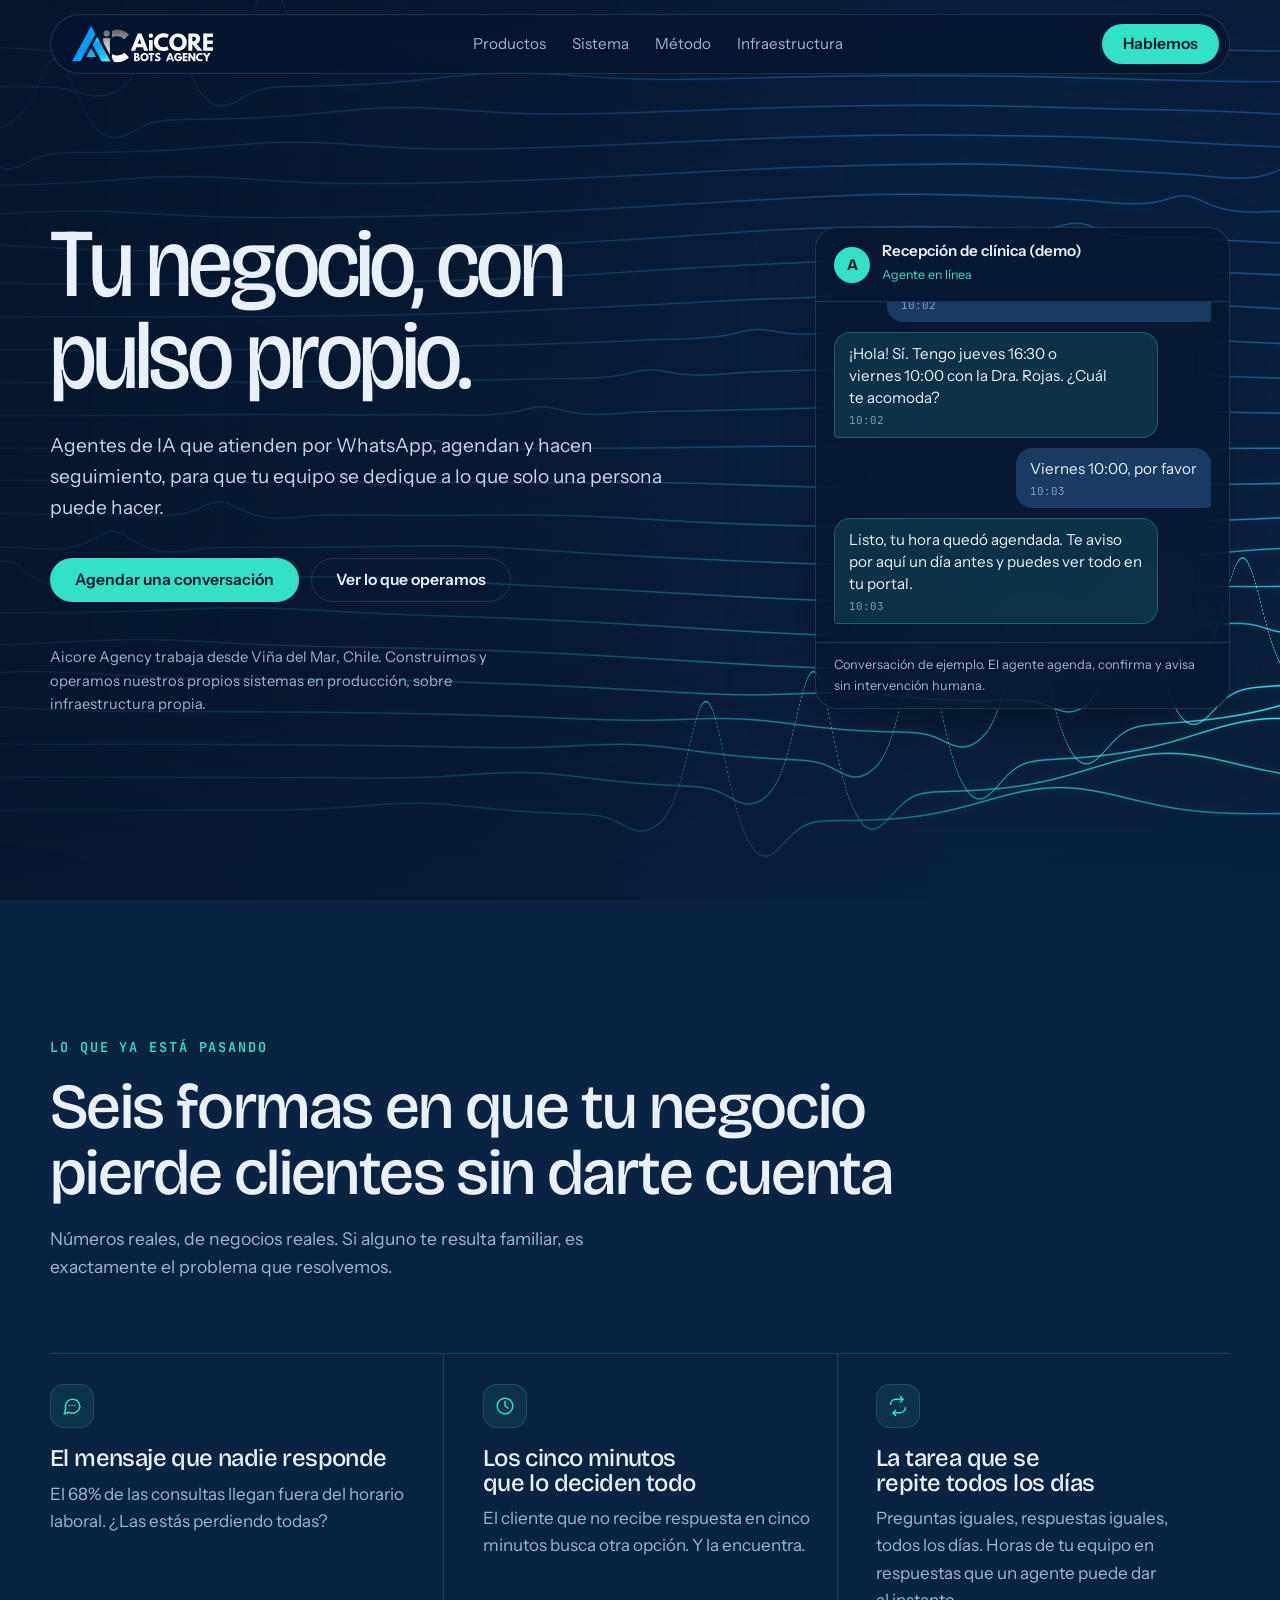
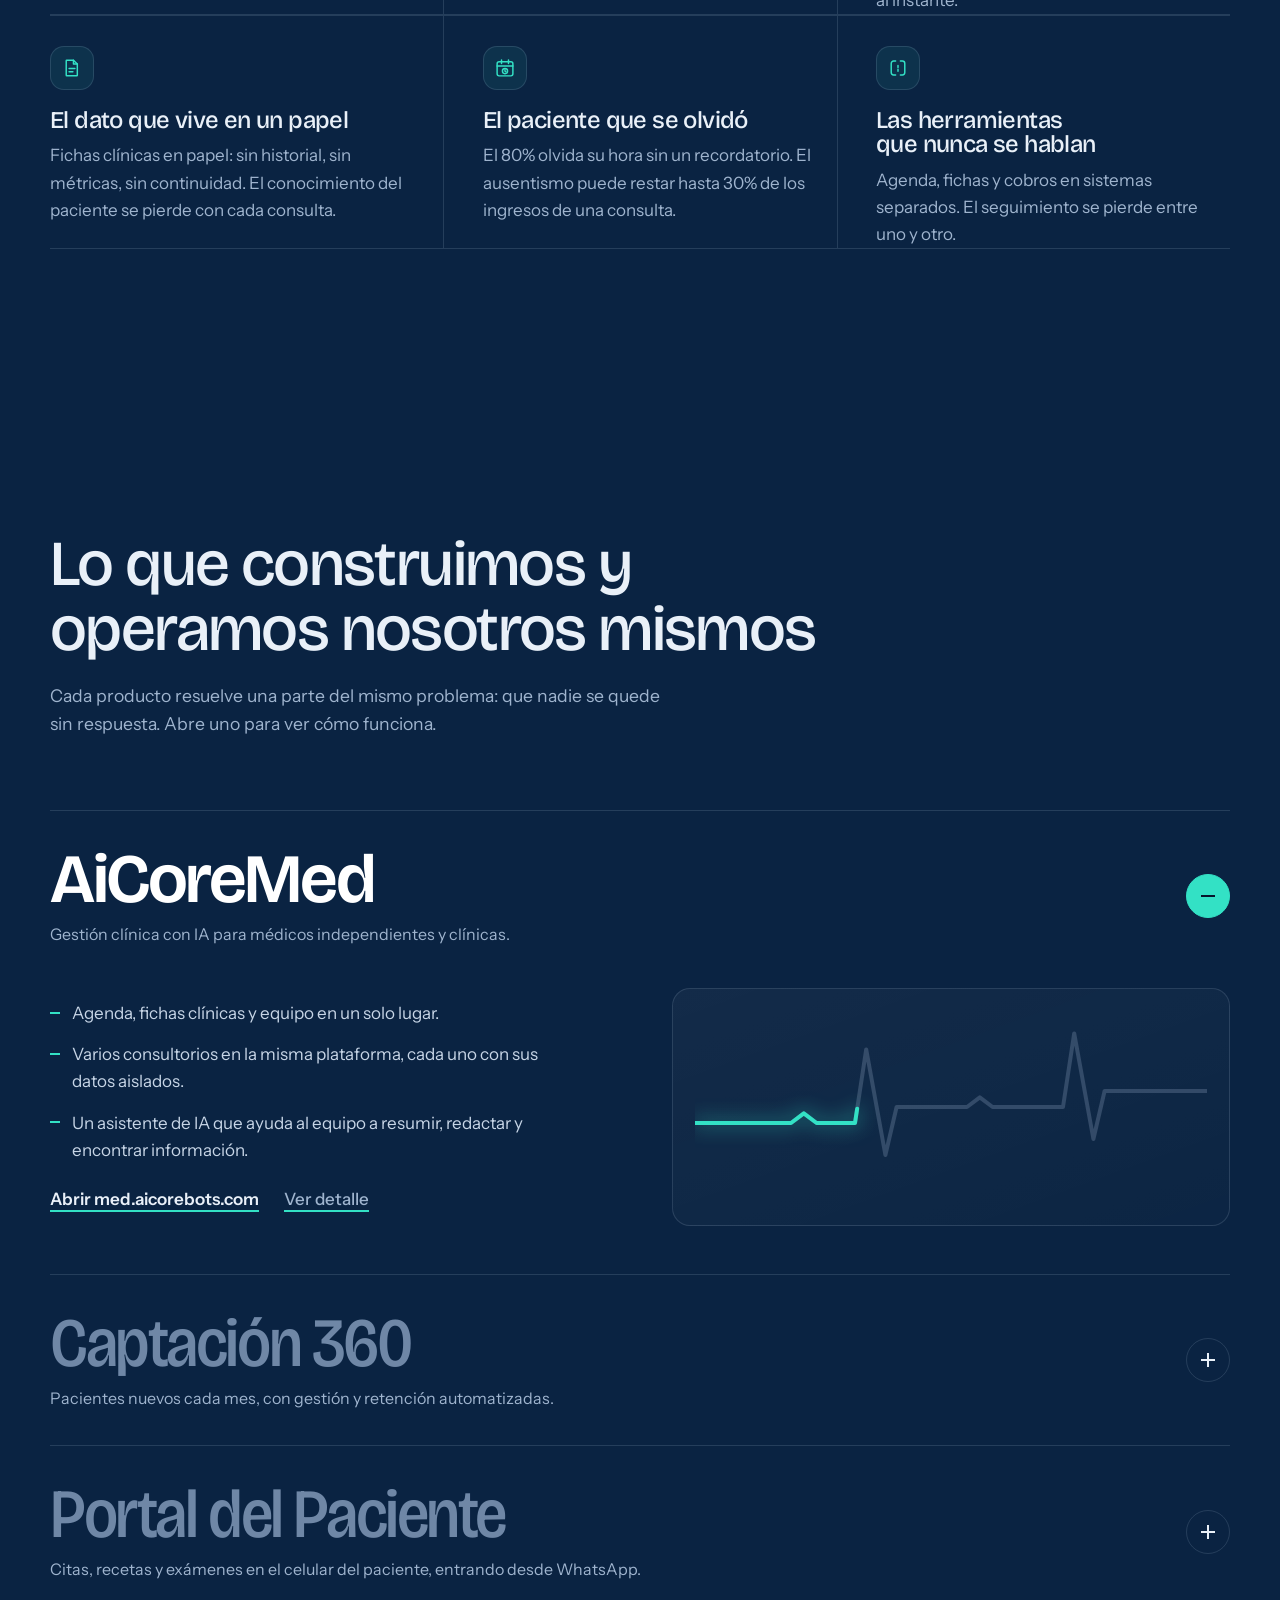
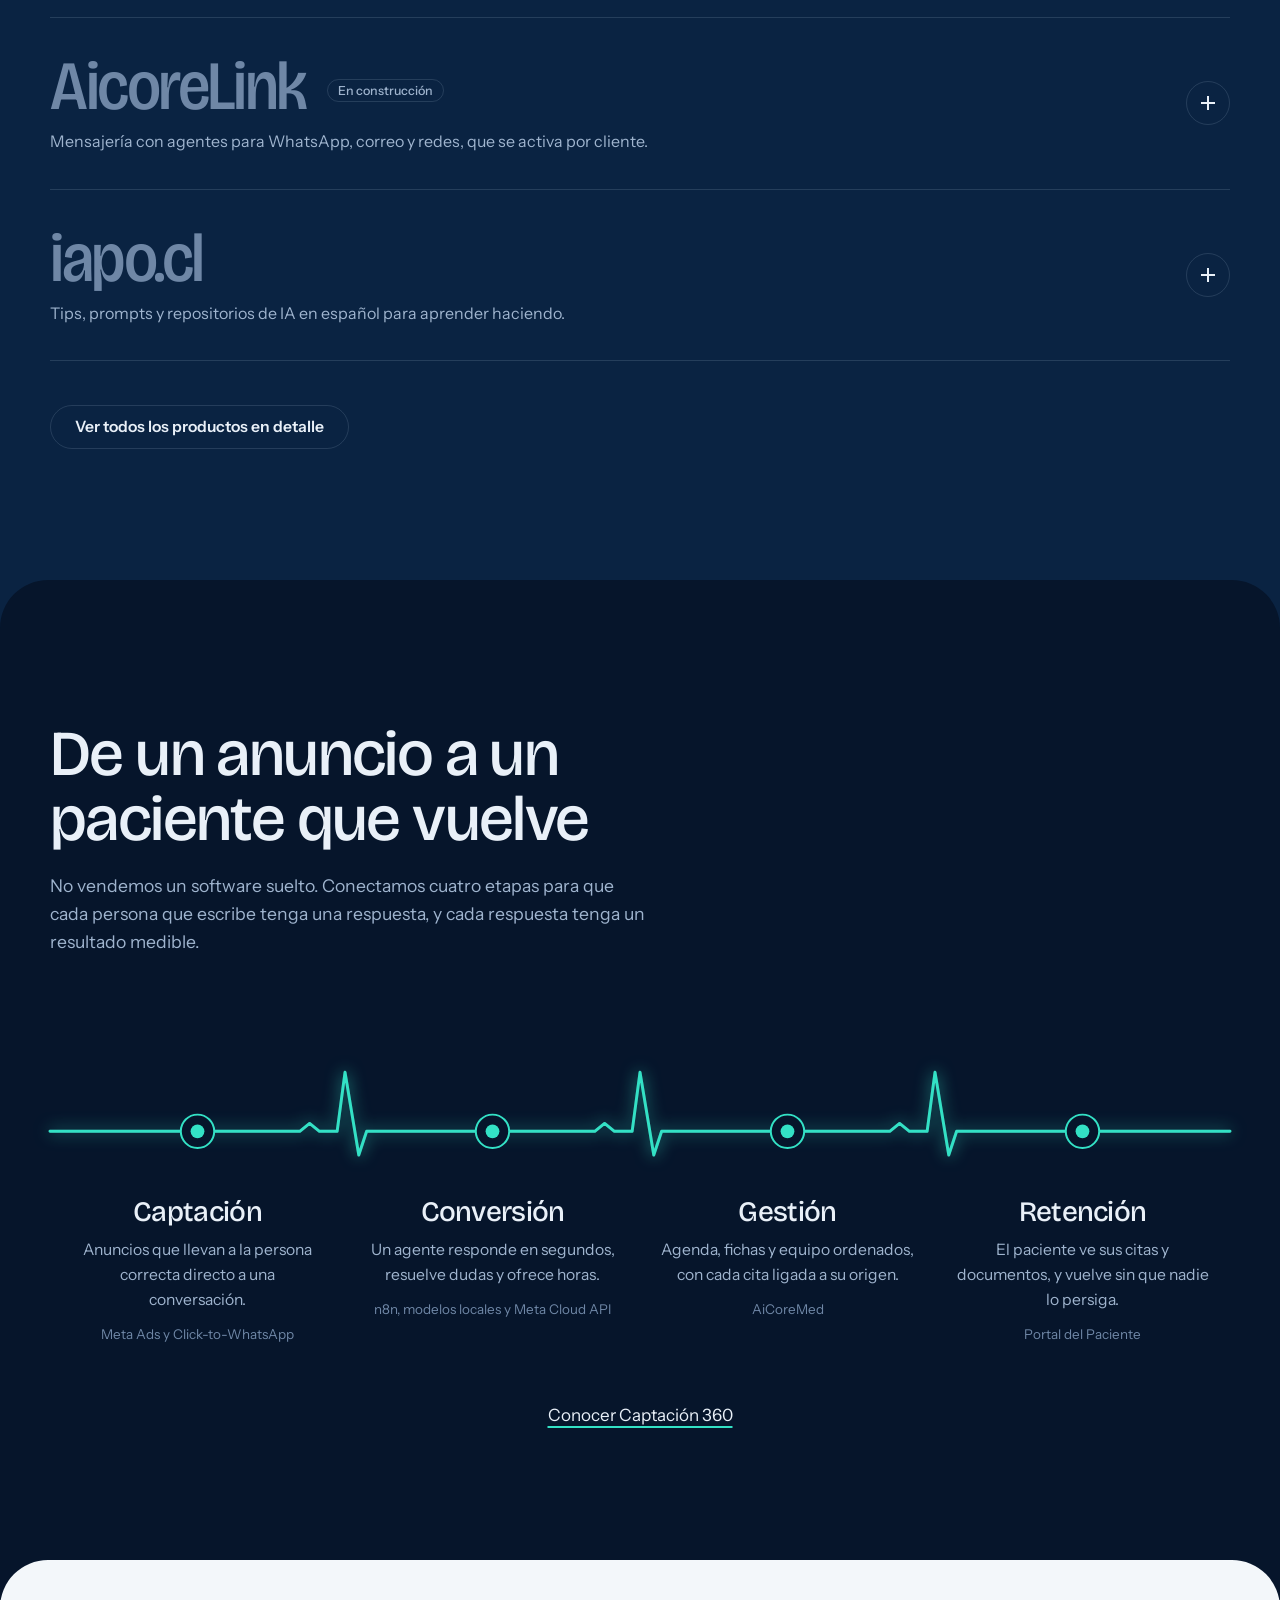
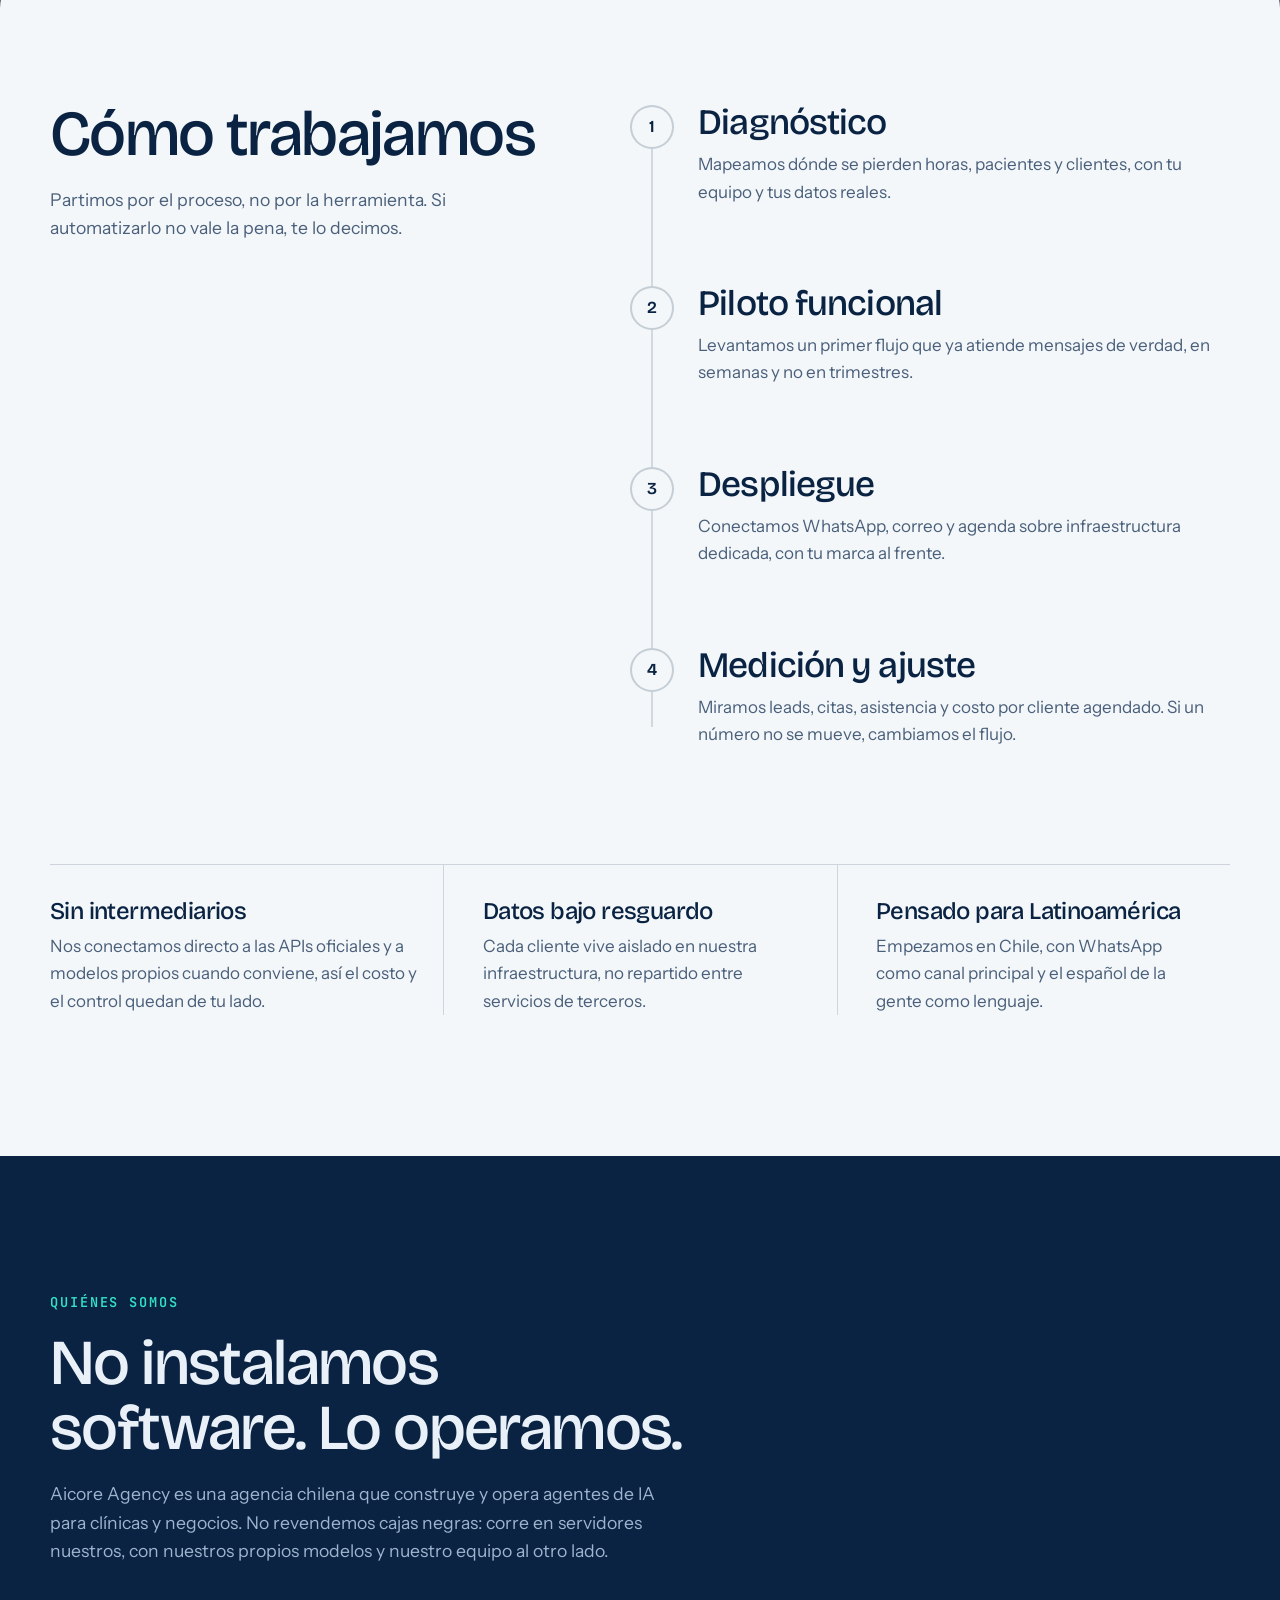
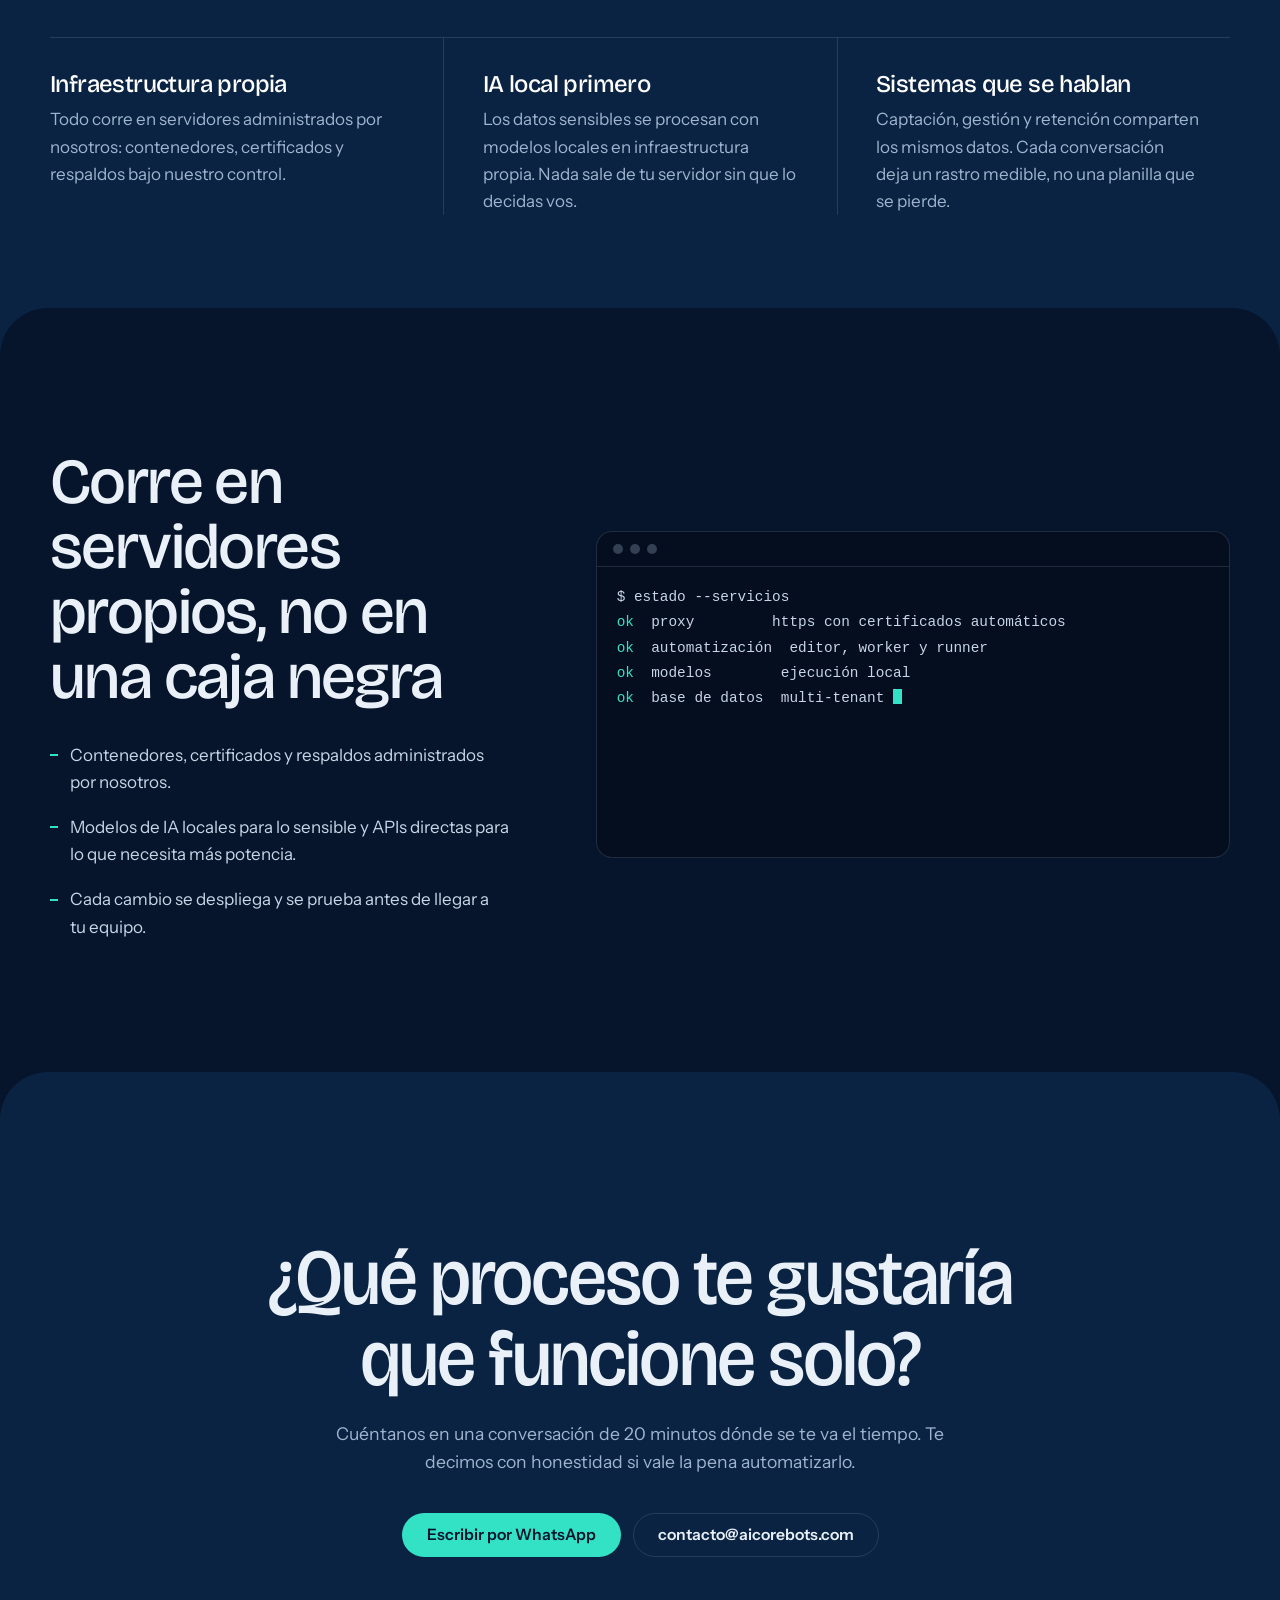
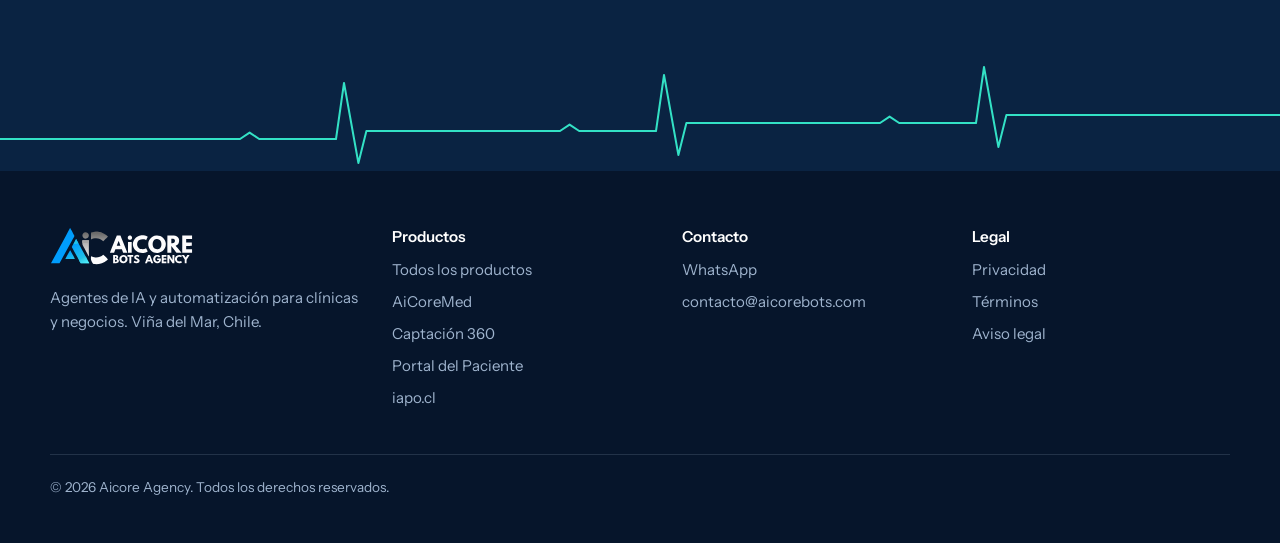
==== commit 42867bb7: "fix(brand): agranda el logo y reemplaza numeros de DOLORES por iconos El wordmark era practicamente " ====
--- a/index.html
+++ b/index.html
@@ -40,7 +40,7 @@
 <header class="nav">
   <div class="bar">
     <a class="brand" href="#top" aria-label="Aicore Agency, inicio">
-      <img class="brand-img" src="assets/logo.svg" alt="Aicore Agency" width="1514" height="778">
+      <img class="brand-img" src="assets/logo.svg" alt="Aicore Agency" width="1467" height="389">
     </a>
     <nav class="links" aria-label="Principal">
       <a href="productos/">Productos</a>
@@ -85,32 +85,32 @@
     <p class="sub">Números reales, de negocios reales. Si alguno te resulta familiar, es exactamente el problema que resolvemos.</p>
     <div class="pains">
       <article>
-        <b>01</b>
+        <span class="pico" aria-hidden="true"><svg viewBox="0 0 24 24" fill="none" stroke="currentColor" stroke-width="1.6" stroke-linecap="round" stroke-linejoin="round"><path d="M20.5 11.8a7.9 7.9 0 0 1-11.4 7.1L3.5 20.5l1.6-5.6a7.9 7.9 0 1 1 15.4-3.1Z"/><g fill="currentColor" stroke="none"><circle cx="9" cy="11.4" r=".85"/><circle cx="12" cy="11.4" r=".85"/><circle cx="15" cy="11.4" r=".85"/></g></svg></span>
         <h3>El mensaje que nadie responde</h3>
         <p>El 68% de las consultas llegan fuera del horario laboral. ¿Las estás perdiendo todas?</p>
       </article>
       <article>
-        <b>02</b>
+        <span class="pico" aria-hidden="true"><svg viewBox="0 0 24 24" fill="none" stroke="currentColor" stroke-width="1.6" stroke-linecap="round" stroke-linejoin="round"><circle cx="12" cy="12" r="8.5"/><path d="M12 6.8V12l3.4 2.2"/></svg></span>
         <h3>Los cinco minutos que lo deciden todo</h3>
         <p>El cliente que no recibe respuesta en cinco minutos busca otra opción. Y la encuentra.</p>
       </article>
       <article>
-        <b>03</b>
+        <span class="pico" aria-hidden="true"><svg viewBox="0 0 24 24" fill="none" stroke="currentColor" stroke-width="1.6" stroke-linecap="round" stroke-linejoin="round"><path d="M3.8 10.2A6 6 0 0 1 9.8 4.6h7.4"/><path d="m14.6 1.8 2.9 2.8-2.9 2.8"/><path d="M20.2 13.8a6 6 0 0 1-6 5.6H6.8"/><path d="m9.4 22.2-2.9-2.8 2.9-2.8"/></svg></span>
         <h3>La tarea que se repite todos los días</h3>
         <p>Preguntas iguales, respuestas iguales, todos los días. Horas de tu equipo en respuestas que un agente puede dar al instante.</p>
       </article>
       <article>
-        <b>04</b>
+        <span class="pico" aria-hidden="true"><svg viewBox="0 0 24 24" fill="none" stroke="currentColor" stroke-width="1.6" stroke-linecap="round" stroke-linejoin="round"><path d="M6.2 3.5h7.4l4.2 4.2v12.3a.5.5 0 0 1-.5.5H6.2a.5.5 0 0 1-.5-.5V4a.5.5 0 0 1 .5-.5Z"/><path d="M13.6 3.5v4.2h4.2"/><path d="M8.8 12.6h6.4M8.8 16.2h4.2"/></svg></span>
         <h3>El dato que vive en un papel</h3>
         <p>Fichas clínicas en papel: sin historial, sin métricas, sin continuidad. El conocimiento del paciente se pierde con cada consulta.</p>
       </article>
       <article>
-        <b>05</b>
+        <span class="pico" aria-hidden="true"><svg viewBox="0 0 24 24" fill="none" stroke="currentColor" stroke-width="1.6" stroke-linecap="round" stroke-linejoin="round"><rect x="3.4" y="5.2" width="17.2" height="15.4" rx="2.2"/><path d="M3.4 9.8h17.2M8.2 3.2v4M15.8 3.2v4"/><circle cx="12" cy="15.4" r="2.8"/><path d="M12 13.9v1.6l1 .7"/></svg></span>
         <h3>El paciente que se olvidó</h3>
         <p>El 80% olvida su hora sin un recordatorio. El ausentismo puede restar hasta 30% de los ingresos de una consulta.</p>
       </article>
       <article>
-        <b>06</b>
+        <span class="pico" aria-hidden="true"><svg viewBox="0 0 24 24" fill="none" stroke="currentColor" stroke-width="1.6" stroke-linecap="round" stroke-linejoin="round"><path d="M9.4 4.4H7.2A2.6 2.6 0 0 0 4.6 7v10a2.6 2.6 0 0 0 2.6 2.6h2.2"/><path d="M14.6 4.4h2.2A2.6 2.6 0 0 1 19.4 7v10a2.6 2.6 0 0 1-2.6 2.6h-2.2"/><path d="M12 9.2v2.2M12 13.4v2.2"/></svg></span>
         <h3>Las herramientas que nunca se hablan</h3>
         <p>Agenda, fichas y cobros en sistemas separados. El seguimiento se pierde entre uno y otro.</p>
       </article>
@@ -348,7 +348,7 @@
   <div class="wrap">
     <div class="foot-in">
       <div>
-        <a class="brand" href="#top" style="color:#fff"><img class="brand-img" src="assets/logo.svg" alt="Aicore Agency" width="1514" height="778"></a>
+        <a class="brand" href="#top" style="color:#fff"><img class="brand-img" src="assets/logo.svg" alt="Aicore Agency" width="1467" height="389"></a>
         <p style="margin-top:14px;max-width:24em">Agentes de IA y automatización para clínicas y negocios. Viña del Mar, Chile.</p>
       </div>
       <div><h4>Productos</h4><ul>
--- a/assets/site.css
+++ b/assets/site.css
@@ -29,7 +29,7 @@
 .nav{position:fixed;inset:0 0 auto 0;z-index:50;padding:14px 0;pointer-events:none}
 .bar{pointer-events:auto;width:min(1180px,100% - 24px);margin-inline:auto;display:flex;align-items:center;justify-content:space-between;gap:16px;padding:9px 10px 9px 20px;border:1px solid var(--hair);border-radius:999px;background:color-mix(in srgb,var(--abyss) 84%,transparent);backdrop-filter:blur(16px) saturate(150%);-webkit-backdrop-filter:blur(16px) saturate(150%)}
 .brand{display:inline-flex;align-items:center;gap:10px;text-decoration:none;font:600 1.35rem/1 var(--f-d);letter-spacing:-.03em}
-.brand-img{height:22px;width:auto}
+.brand-img{height:clamp(30px,3.6vw,38px);width:auto;display:block}
 .links{display:flex;gap:26px;font-size:.95rem}
 .links a{text-decoration:none;color:var(--steel);transition:color .2s}
 .links a:hover{color:#fff}
@@ -198,8 +198,9 @@
 .pains article{padding:30px clamp(10px,1.8vw,28px) 0 0;border-bottom:1px solid var(--hair)}
 .pains article:nth-child(n+4){border-top:1px solid var(--hair)}
 .pains article:nth-child(3n+2),.pains article:nth-child(3n){padding-left:clamp(20px,3vw,40px);border-left:1px solid var(--hair)}
-.pains b{display:block;font:600 .9rem var(--f-m);color:var(--teal)}
-.pains h3{font-size:1.5rem;margin:12px 0 10px}
+.pico{display:inline-flex;width:44px;height:44px;align-items:center;justify-content:center;border:1px solid var(--hair);border-radius:14px;color:var(--teal);background:color-mix(in srgb,var(--teal) 8%,transparent)}
+.pico svg{width:22px;height:22px;display:block}
+.pains h3{font-size:1.5rem;margin:18px 0 10px}
 .pains p{color:var(--steel)}
 @media(max-width:900px){.pains{grid-template-columns:1fr}.pains article,.pains article:nth-child(n+4){padding:26px 0;border-top:0;border-left:0}.pains article:nth-child(3n+2),.pains article:nth-child(3n){padding-left:0;border-left:0}.pains article{border-bottom:1px solid var(--hair)}.pains article:last-child{border-bottom:0}}
 
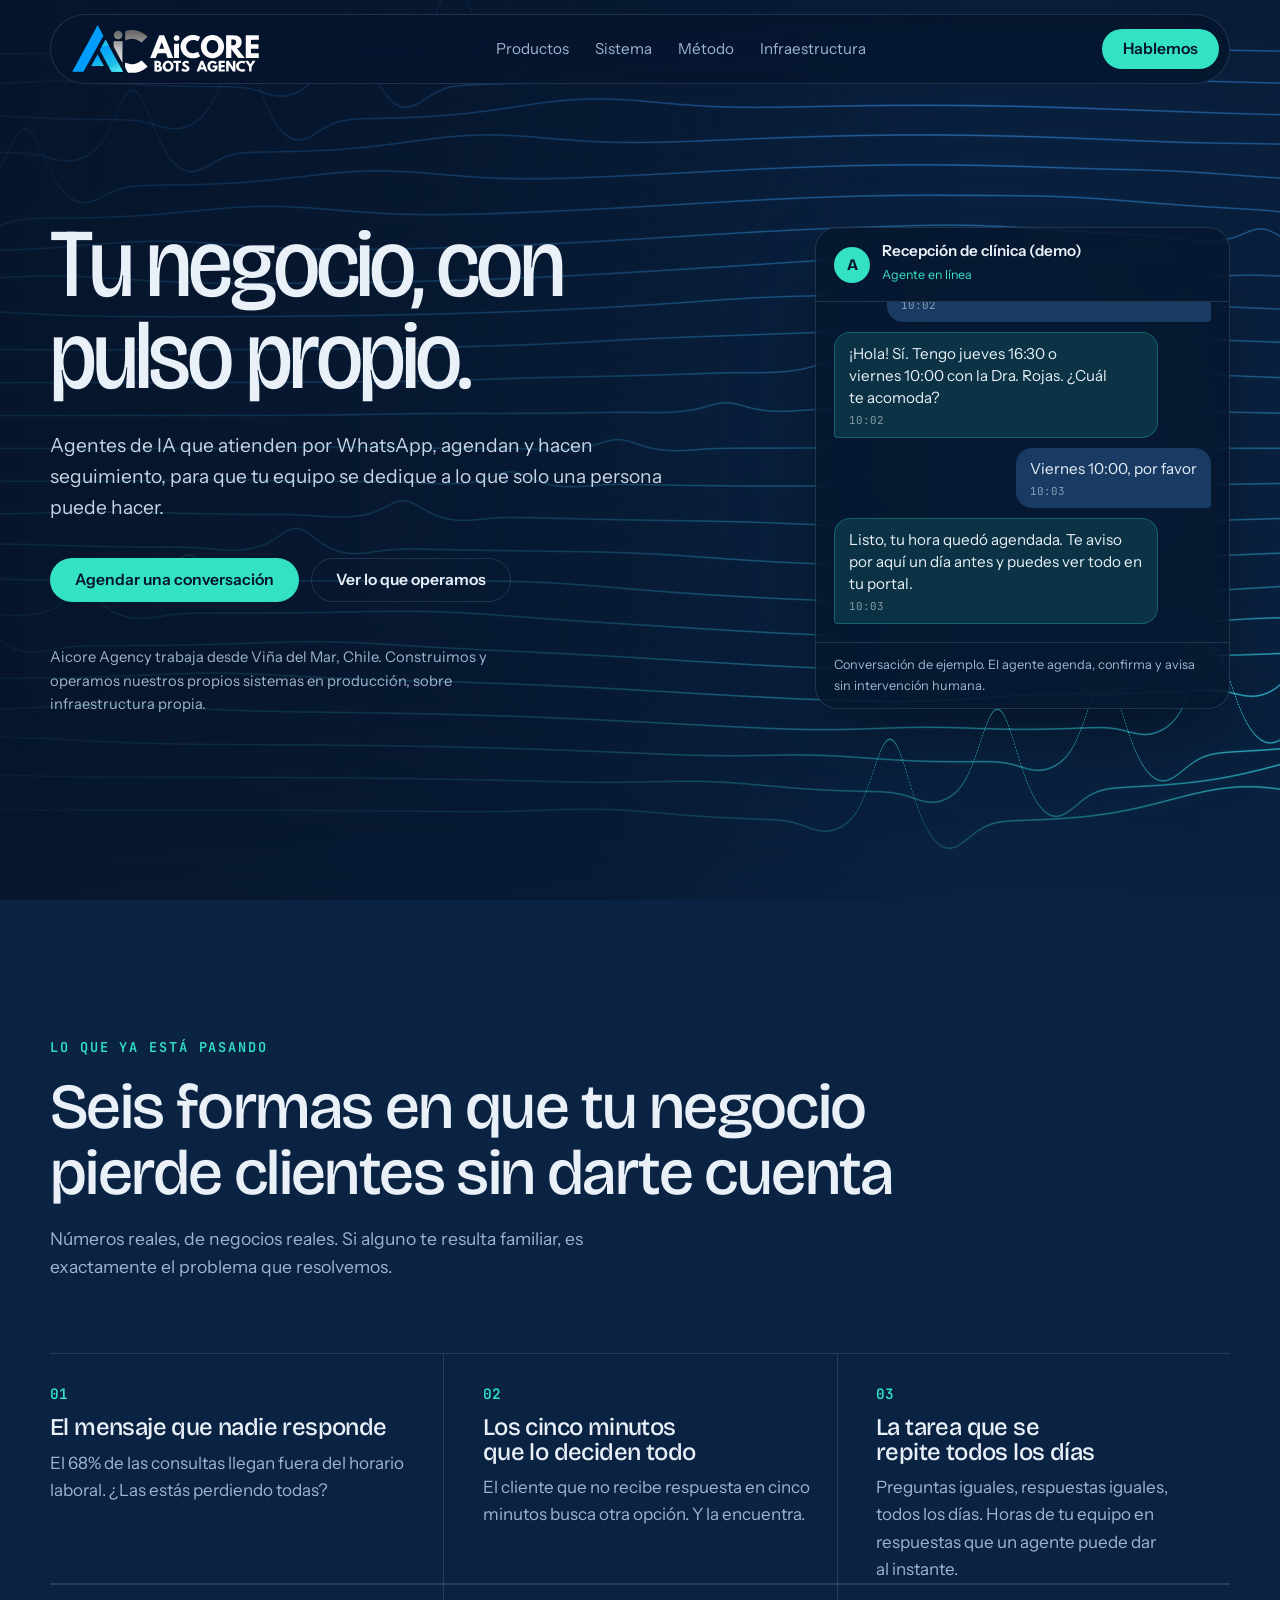
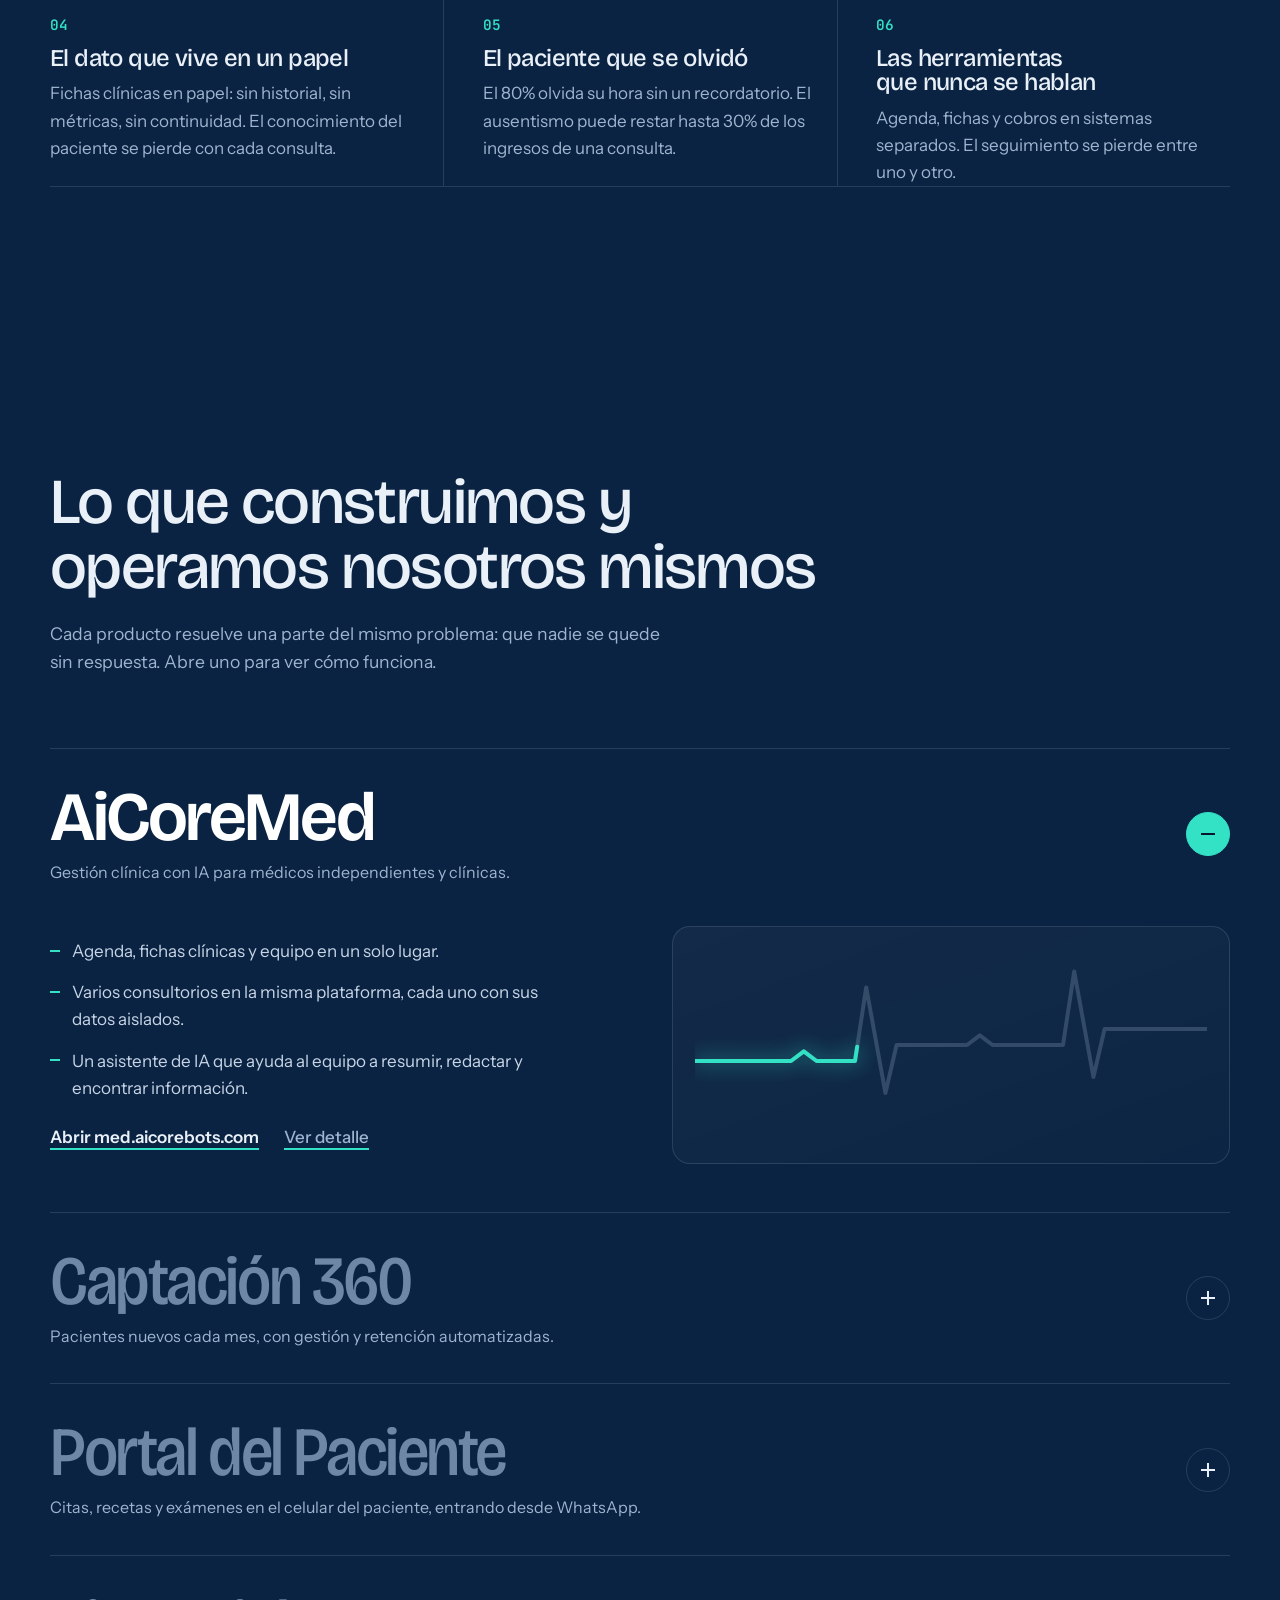
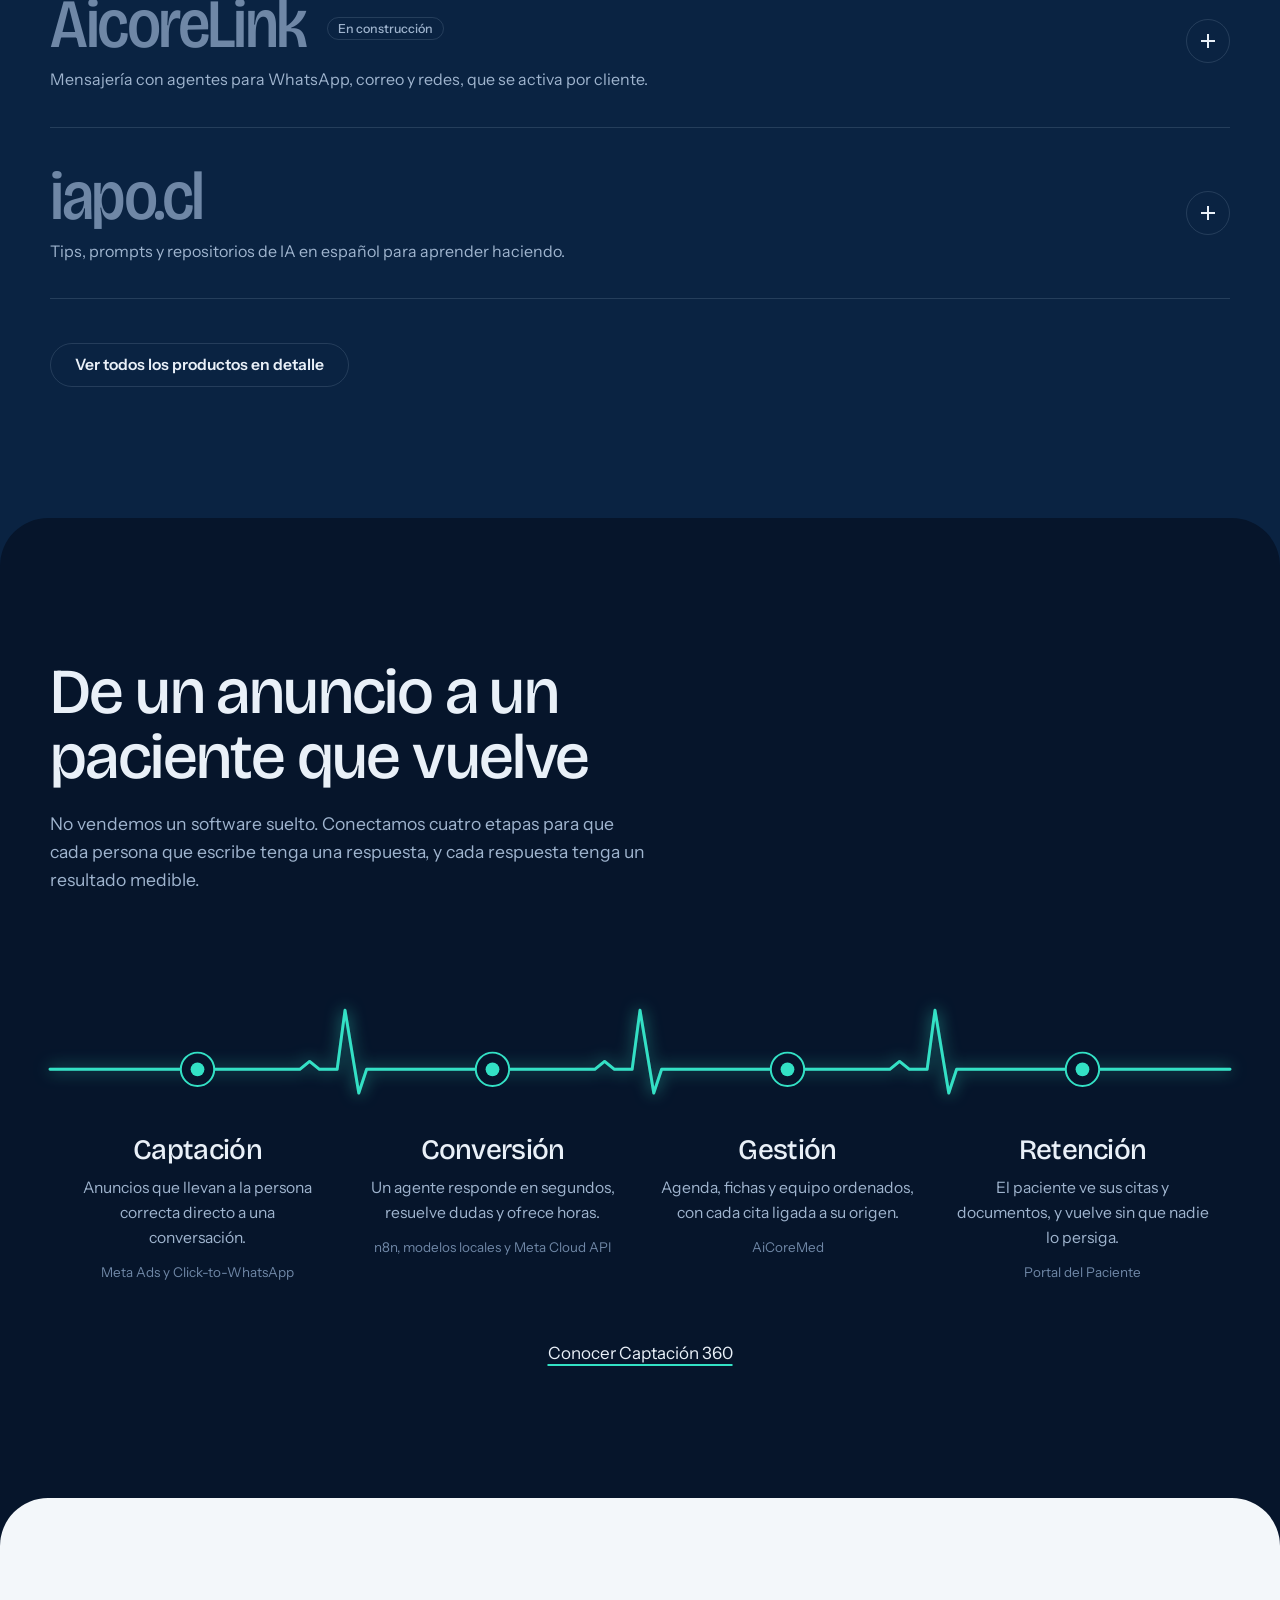
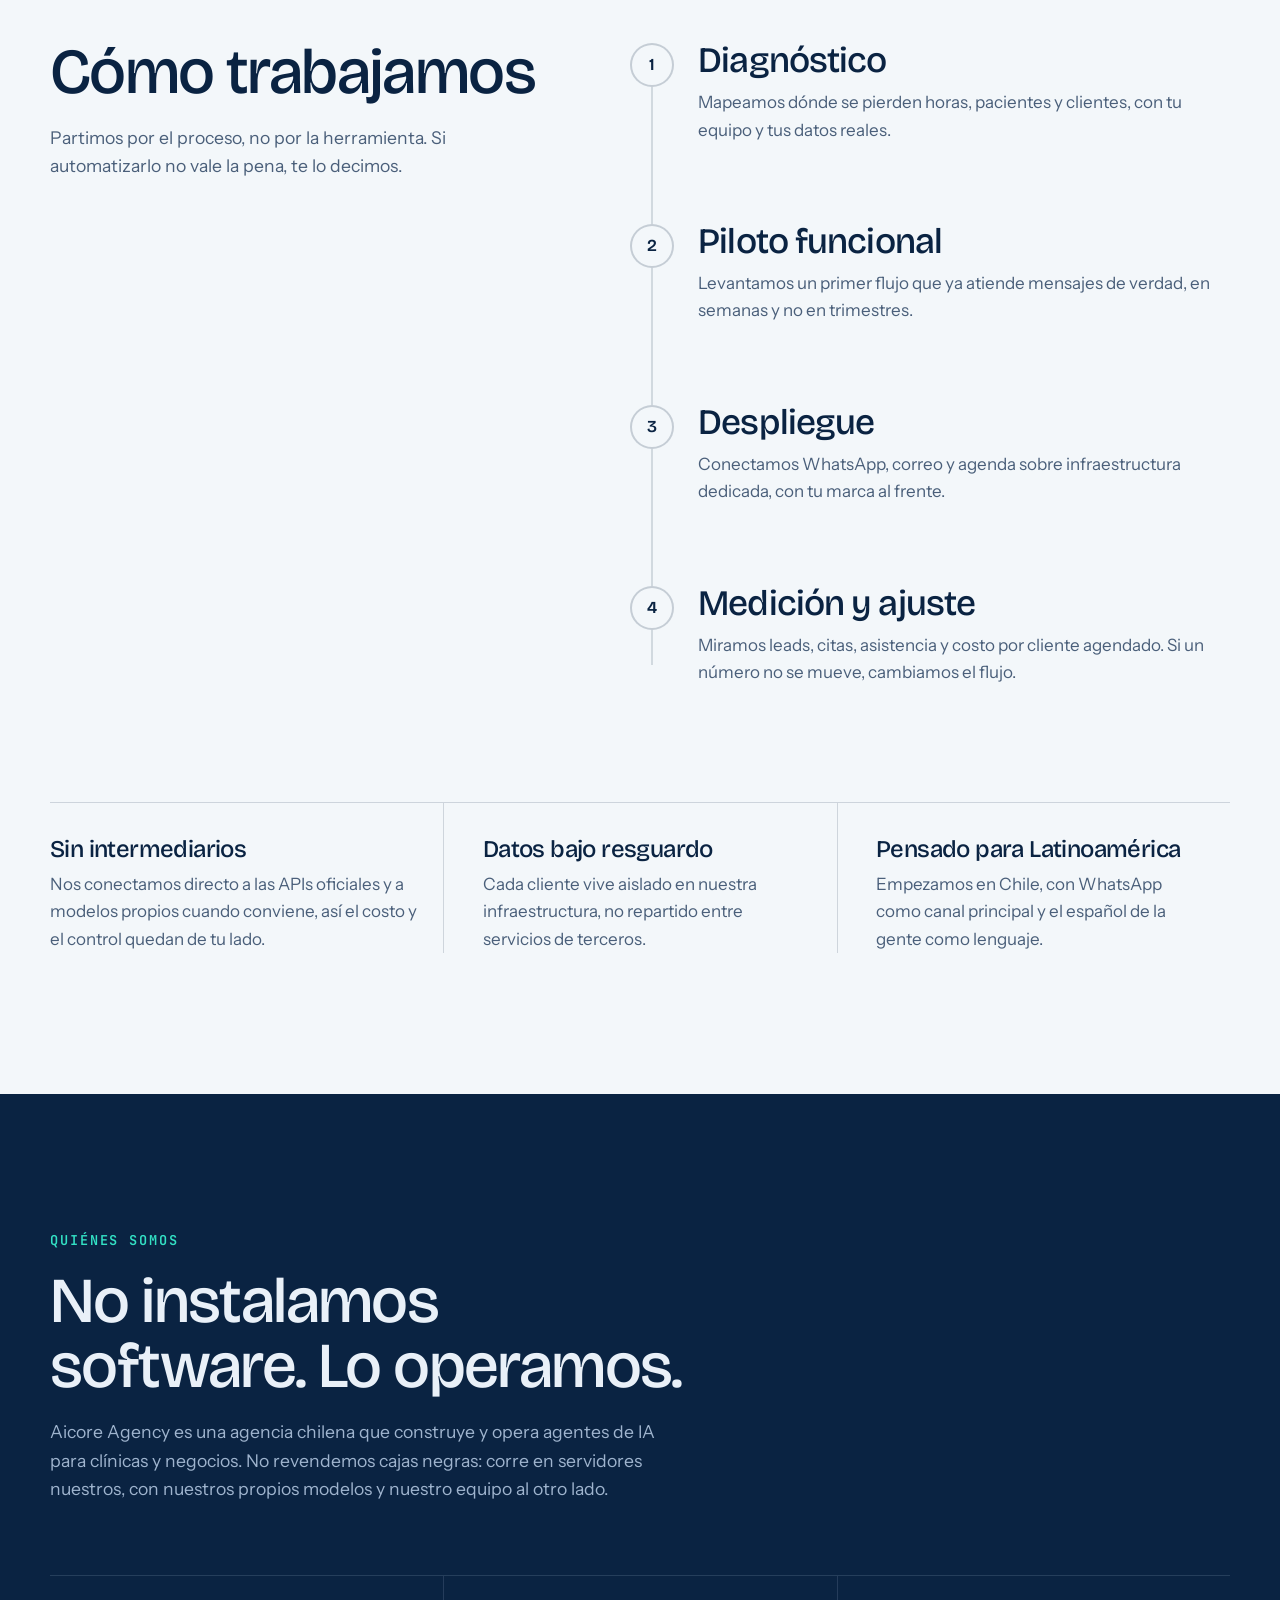
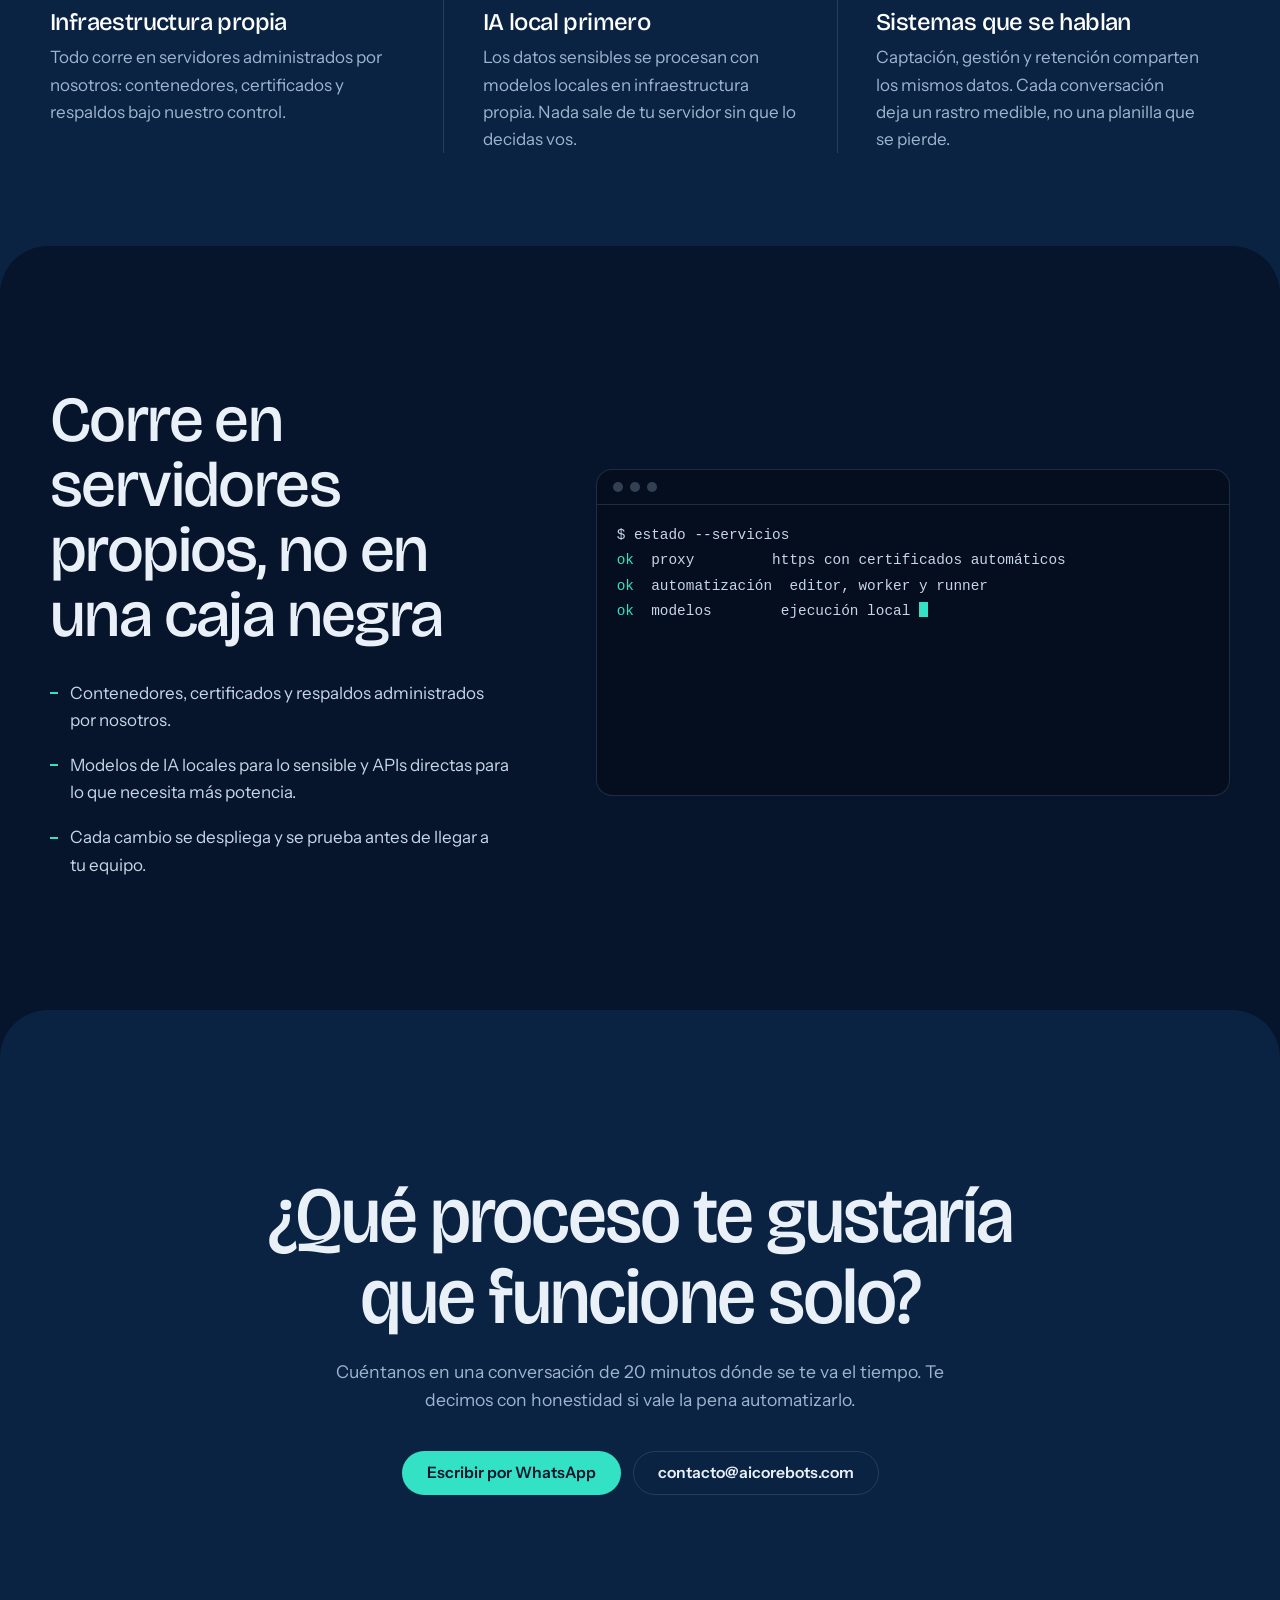
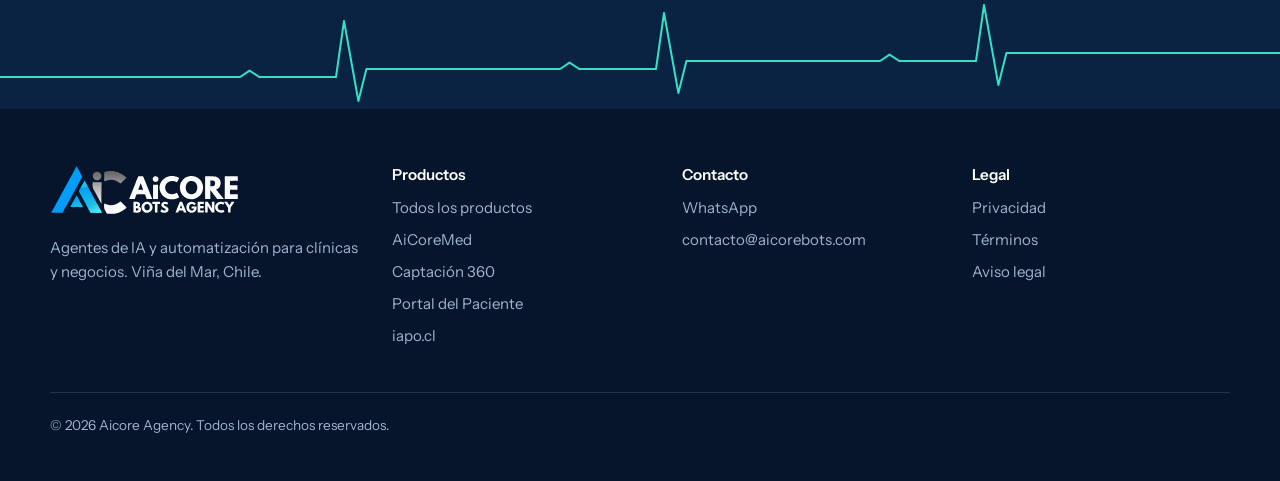
==== commit 88d008dd: "fix(brand): logo mas grande, vuelve numeros en DOLORES, corrige cache de assets Revierte los iconos " ====
--- a/index.html
+++ b/index.html
@@ -85,32 +85,32 @@
     <p class="sub">Números reales, de negocios reales. Si alguno te resulta familiar, es exactamente el problema que resolvemos.</p>
     <div class="pains">
       <article>
-        <span class="pico" aria-hidden="true"><svg viewBox="0 0 24 24" fill="none" stroke="currentColor" stroke-width="1.6" stroke-linecap="round" stroke-linejoin="round"><path d="M20.5 11.8a7.9 7.9 0 0 1-11.4 7.1L3.5 20.5l1.6-5.6a7.9 7.9 0 1 1 15.4-3.1Z"/><g fill="currentColor" stroke="none"><circle cx="9" cy="11.4" r=".85"/><circle cx="12" cy="11.4" r=".85"/><circle cx="15" cy="11.4" r=".85"/></g></svg></span>
+        <b>01</b>
         <h3>El mensaje que nadie responde</h3>
         <p>El 68% de las consultas llegan fuera del horario laboral. ¿Las estás perdiendo todas?</p>
       </article>
       <article>
-        <span class="pico" aria-hidden="true"><svg viewBox="0 0 24 24" fill="none" stroke="currentColor" stroke-width="1.6" stroke-linecap="round" stroke-linejoin="round"><circle cx="12" cy="12" r="8.5"/><path d="M12 6.8V12l3.4 2.2"/></svg></span>
+        <b>02</b>
         <h3>Los cinco minutos que lo deciden todo</h3>
         <p>El cliente que no recibe respuesta en cinco minutos busca otra opción. Y la encuentra.</p>
       </article>
       <article>
-        <span class="pico" aria-hidden="true"><svg viewBox="0 0 24 24" fill="none" stroke="currentColor" stroke-width="1.6" stroke-linecap="round" stroke-linejoin="round"><path d="M3.8 10.2A6 6 0 0 1 9.8 4.6h7.4"/><path d="m14.6 1.8 2.9 2.8-2.9 2.8"/><path d="M20.2 13.8a6 6 0 0 1-6 5.6H6.8"/><path d="m9.4 22.2-2.9-2.8 2.9-2.8"/></svg></span>
+        <b>03</b>
         <h3>La tarea que se repite todos los días</h3>
         <p>Preguntas iguales, respuestas iguales, todos los días. Horas de tu equipo en respuestas que un agente puede dar al instante.</p>
       </article>
       <article>
-        <span class="pico" aria-hidden="true"><svg viewBox="0 0 24 24" fill="none" stroke="currentColor" stroke-width="1.6" stroke-linecap="round" stroke-linejoin="round"><path d="M6.2 3.5h7.4l4.2 4.2v12.3a.5.5 0 0 1-.5.5H6.2a.5.5 0 0 1-.5-.5V4a.5.5 0 0 1 .5-.5Z"/><path d="M13.6 3.5v4.2h4.2"/><path d="M8.8 12.6h6.4M8.8 16.2h4.2"/></svg></span>
+        <b>04</b>
         <h3>El dato que vive en un papel</h3>
         <p>Fichas clínicas en papel: sin historial, sin métricas, sin continuidad. El conocimiento del paciente se pierde con cada consulta.</p>
       </article>
       <article>
-        <span class="pico" aria-hidden="true"><svg viewBox="0 0 24 24" fill="none" stroke="currentColor" stroke-width="1.6" stroke-linecap="round" stroke-linejoin="round"><rect x="3.4" y="5.2" width="17.2" height="15.4" rx="2.2"/><path d="M3.4 9.8h17.2M8.2 3.2v4M15.8 3.2v4"/><circle cx="12" cy="15.4" r="2.8"/><path d="M12 13.9v1.6l1 .7"/></svg></span>
+        <b>05</b>
         <h3>El paciente que se olvidó</h3>
         <p>El 80% olvida su hora sin un recordatorio. El ausentismo puede restar hasta 30% de los ingresos de una consulta.</p>
       </article>
       <article>
-        <span class="pico" aria-hidden="true"><svg viewBox="0 0 24 24" fill="none" stroke="currentColor" stroke-width="1.6" stroke-linecap="round" stroke-linejoin="round"><path d="M9.4 4.4H7.2A2.6 2.6 0 0 0 4.6 7v10a2.6 2.6 0 0 0 2.6 2.6h2.2"/><path d="M14.6 4.4h2.2A2.6 2.6 0 0 1 19.4 7v10a2.6 2.6 0 0 1-2.6 2.6h-2.2"/><path d="M12 9.2v2.2M12 13.4v2.2"/></svg></span>
+        <b>06</b>
         <h3>Las herramientas que nunca se hablan</h3>
         <p>Agenda, fichas y cobros en sistemas separados. El seguimiento se pierde entre uno y otro.</p>
       </article>
--- a/assets/site.css
+++ b/assets/site.css
@@ -29,7 +29,7 @@
 .nav{position:fixed;inset:0 0 auto 0;z-index:50;padding:14px 0;pointer-events:none}
 .bar{pointer-events:auto;width:min(1180px,100% - 24px);margin-inline:auto;display:flex;align-items:center;justify-content:space-between;gap:16px;padding:9px 10px 9px 20px;border:1px solid var(--hair);border-radius:999px;background:color-mix(in srgb,var(--abyss) 84%,transparent);backdrop-filter:blur(16px) saturate(150%);-webkit-backdrop-filter:blur(16px) saturate(150%)}
 .brand{display:inline-flex;align-items:center;gap:10px;text-decoration:none;font:600 1.35rem/1 var(--f-d);letter-spacing:-.03em}
-.brand-img{height:clamp(30px,3.6vw,38px);width:auto;display:block}
+.brand-img{height:clamp(36px,4.6vw,50px);width:auto;display:block}
 .links{display:flex;gap:26px;font-size:.95rem}
 .links a{text-decoration:none;color:var(--steel);transition:color .2s}
 .links a:hover{color:#fff}
@@ -198,9 +198,8 @@
 .pains article{padding:30px clamp(10px,1.8vw,28px) 0 0;border-bottom:1px solid var(--hair)}
 .pains article:nth-child(n+4){border-top:1px solid var(--hair)}
 .pains article:nth-child(3n+2),.pains article:nth-child(3n){padding-left:clamp(20px,3vw,40px);border-left:1px solid var(--hair)}
-.pico{display:inline-flex;width:44px;height:44px;align-items:center;justify-content:center;border:1px solid var(--hair);border-radius:14px;color:var(--teal);background:color-mix(in srgb,var(--teal) 8%,transparent)}
-.pico svg{width:22px;height:22px;display:block}
-.pains h3{font-size:1.5rem;margin:18px 0 10px}
+.pains b{display:block;font:600 .9rem var(--f-m);color:var(--teal)}
+.pains h3{font-size:1.5rem;margin:12px 0 10px}
 .pains p{color:var(--steel)}
 @media(max-width:900px){.pains{grid-template-columns:1fr}.pains article,.pains article:nth-child(n+4){padding:26px 0;border-top:0;border-left:0}.pains article:nth-child(3n+2),.pains article:nth-child(3n){padding-left:0;border-left:0}.pains article{border-bottom:1px solid var(--hair)}.pains article:last-child{border-bottom:0}}
 
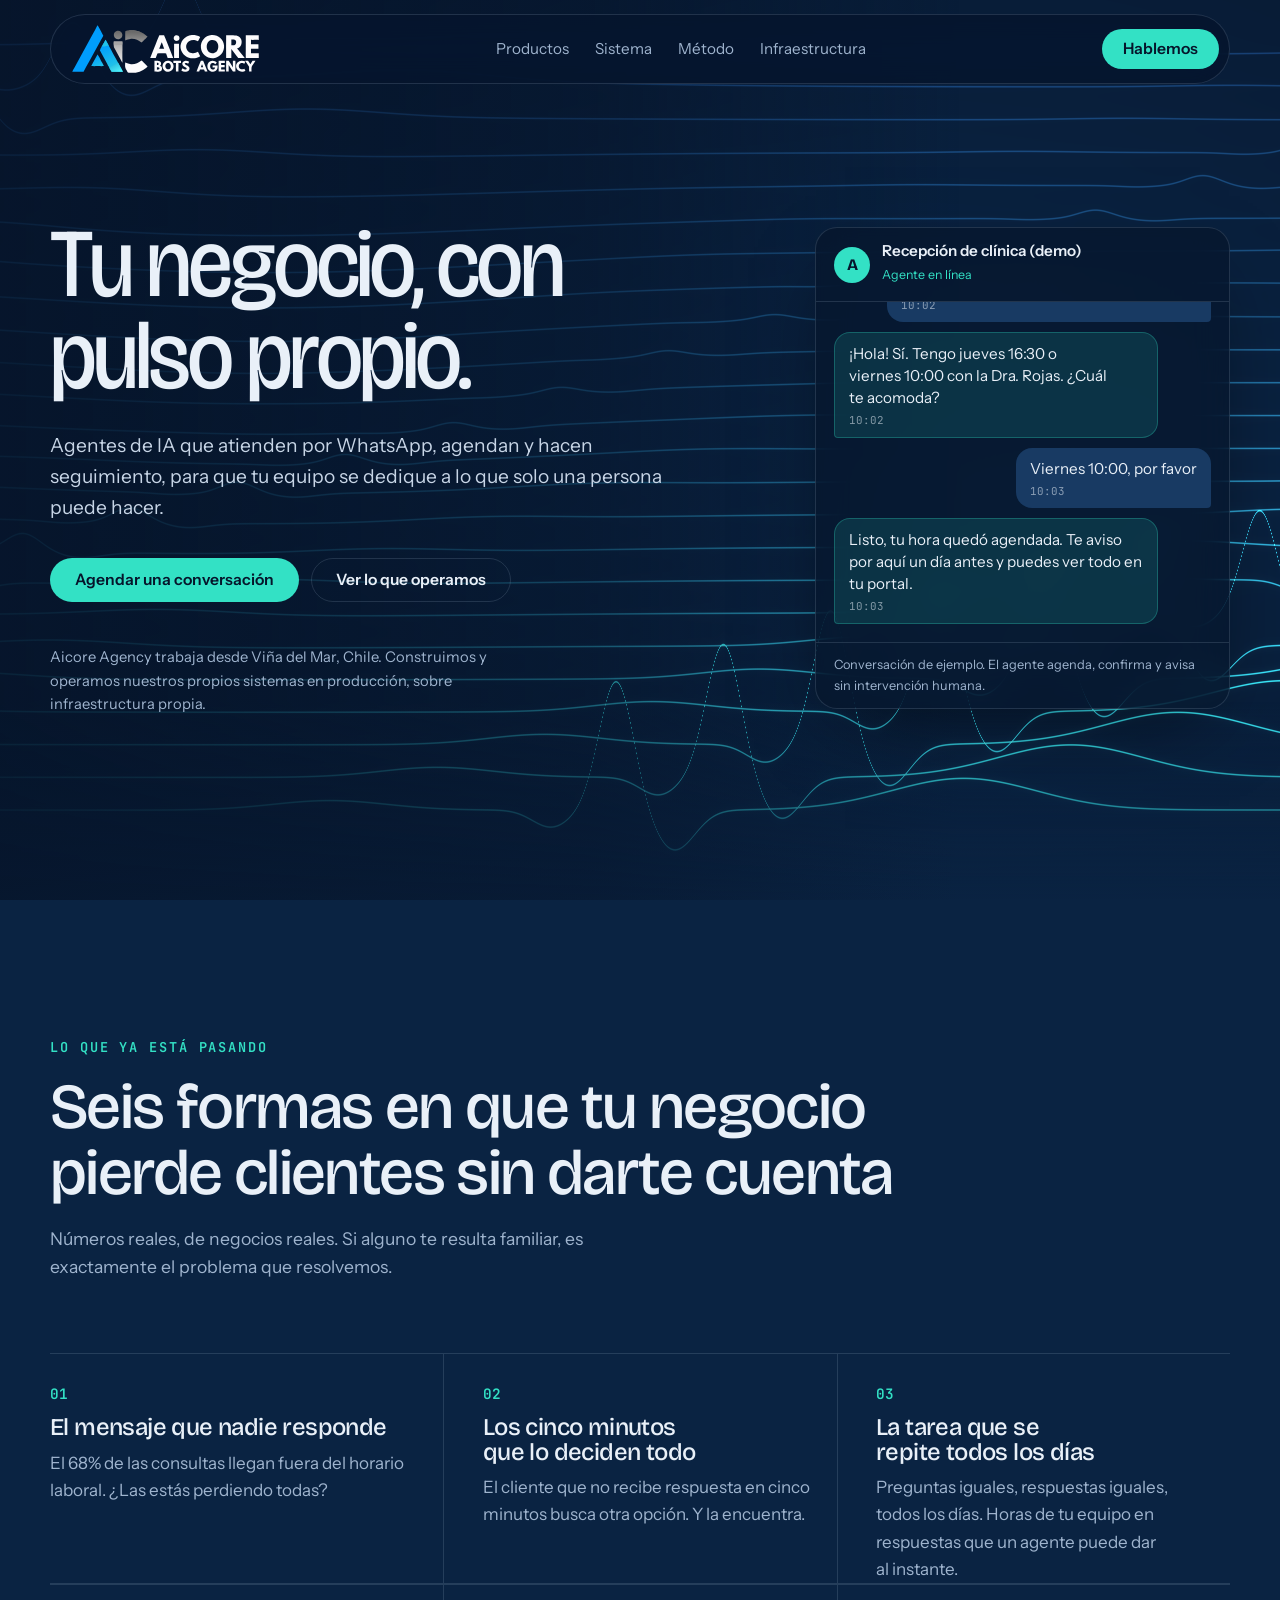
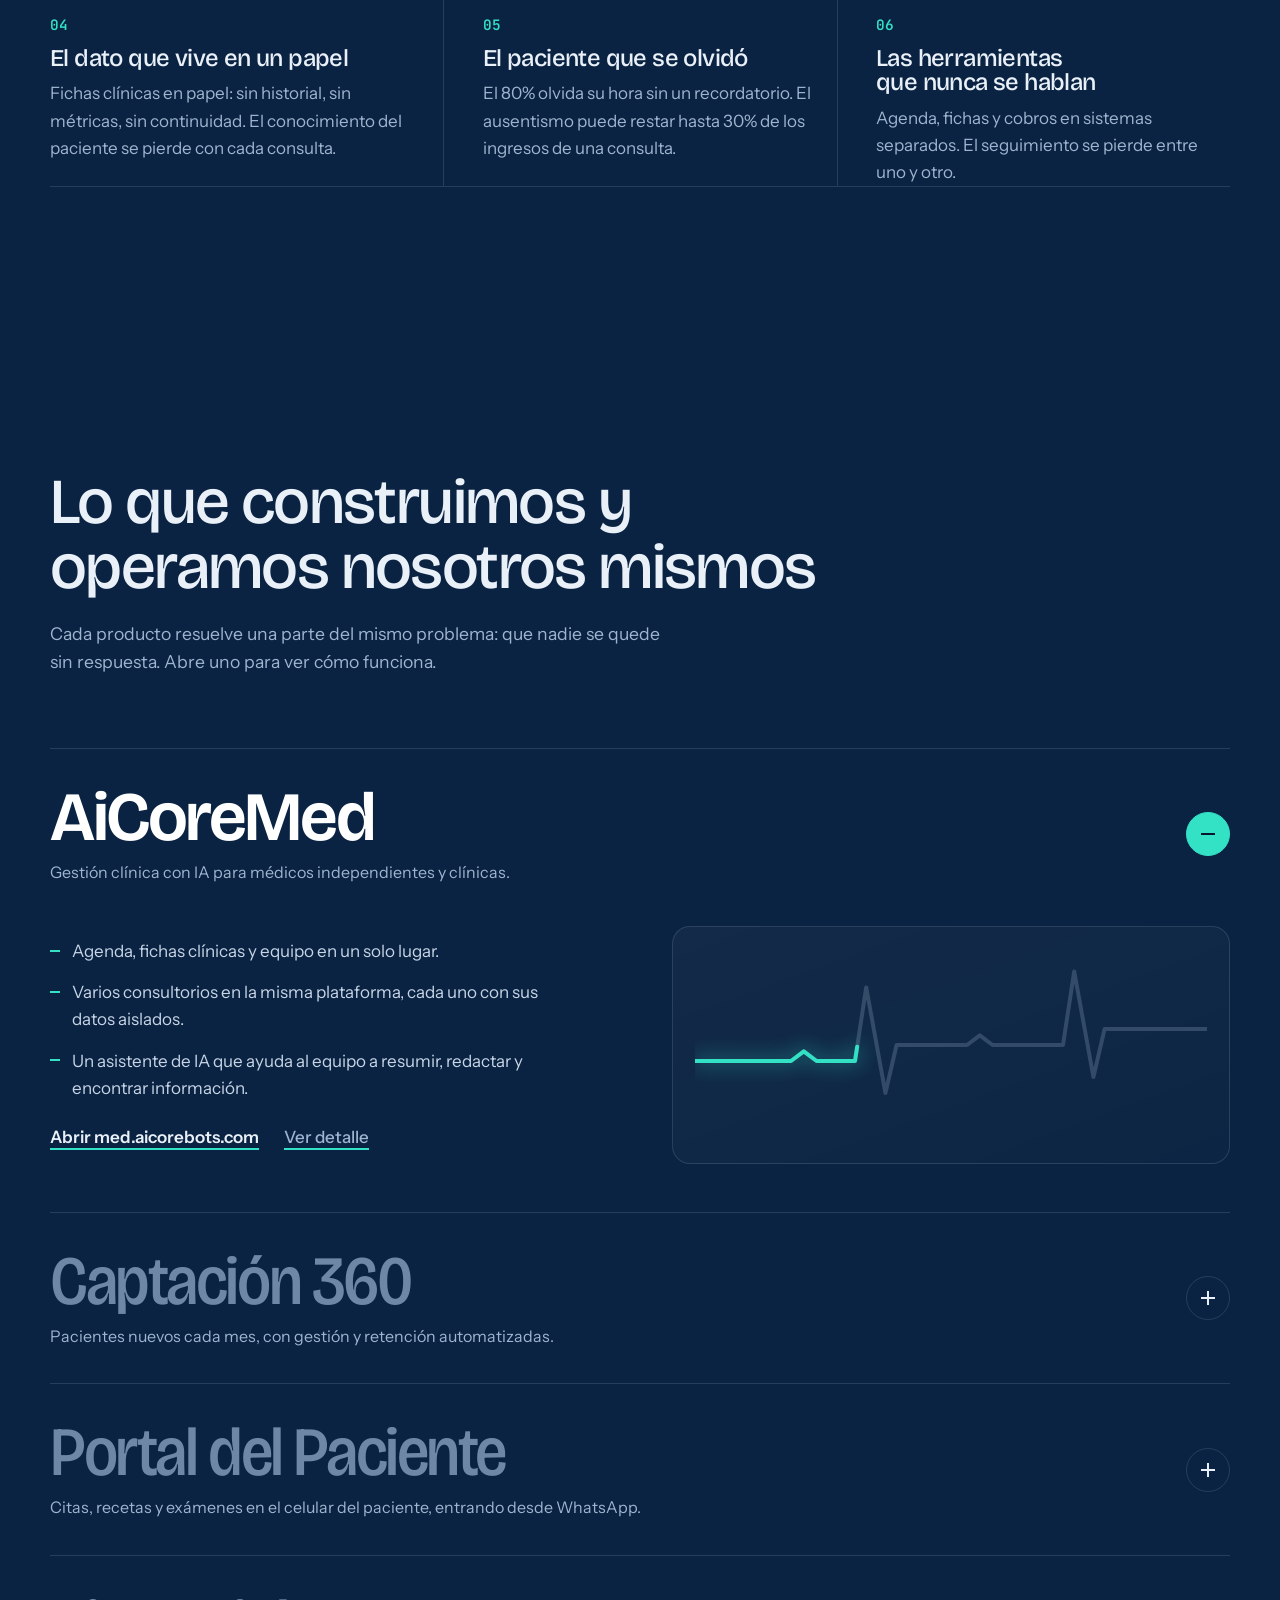
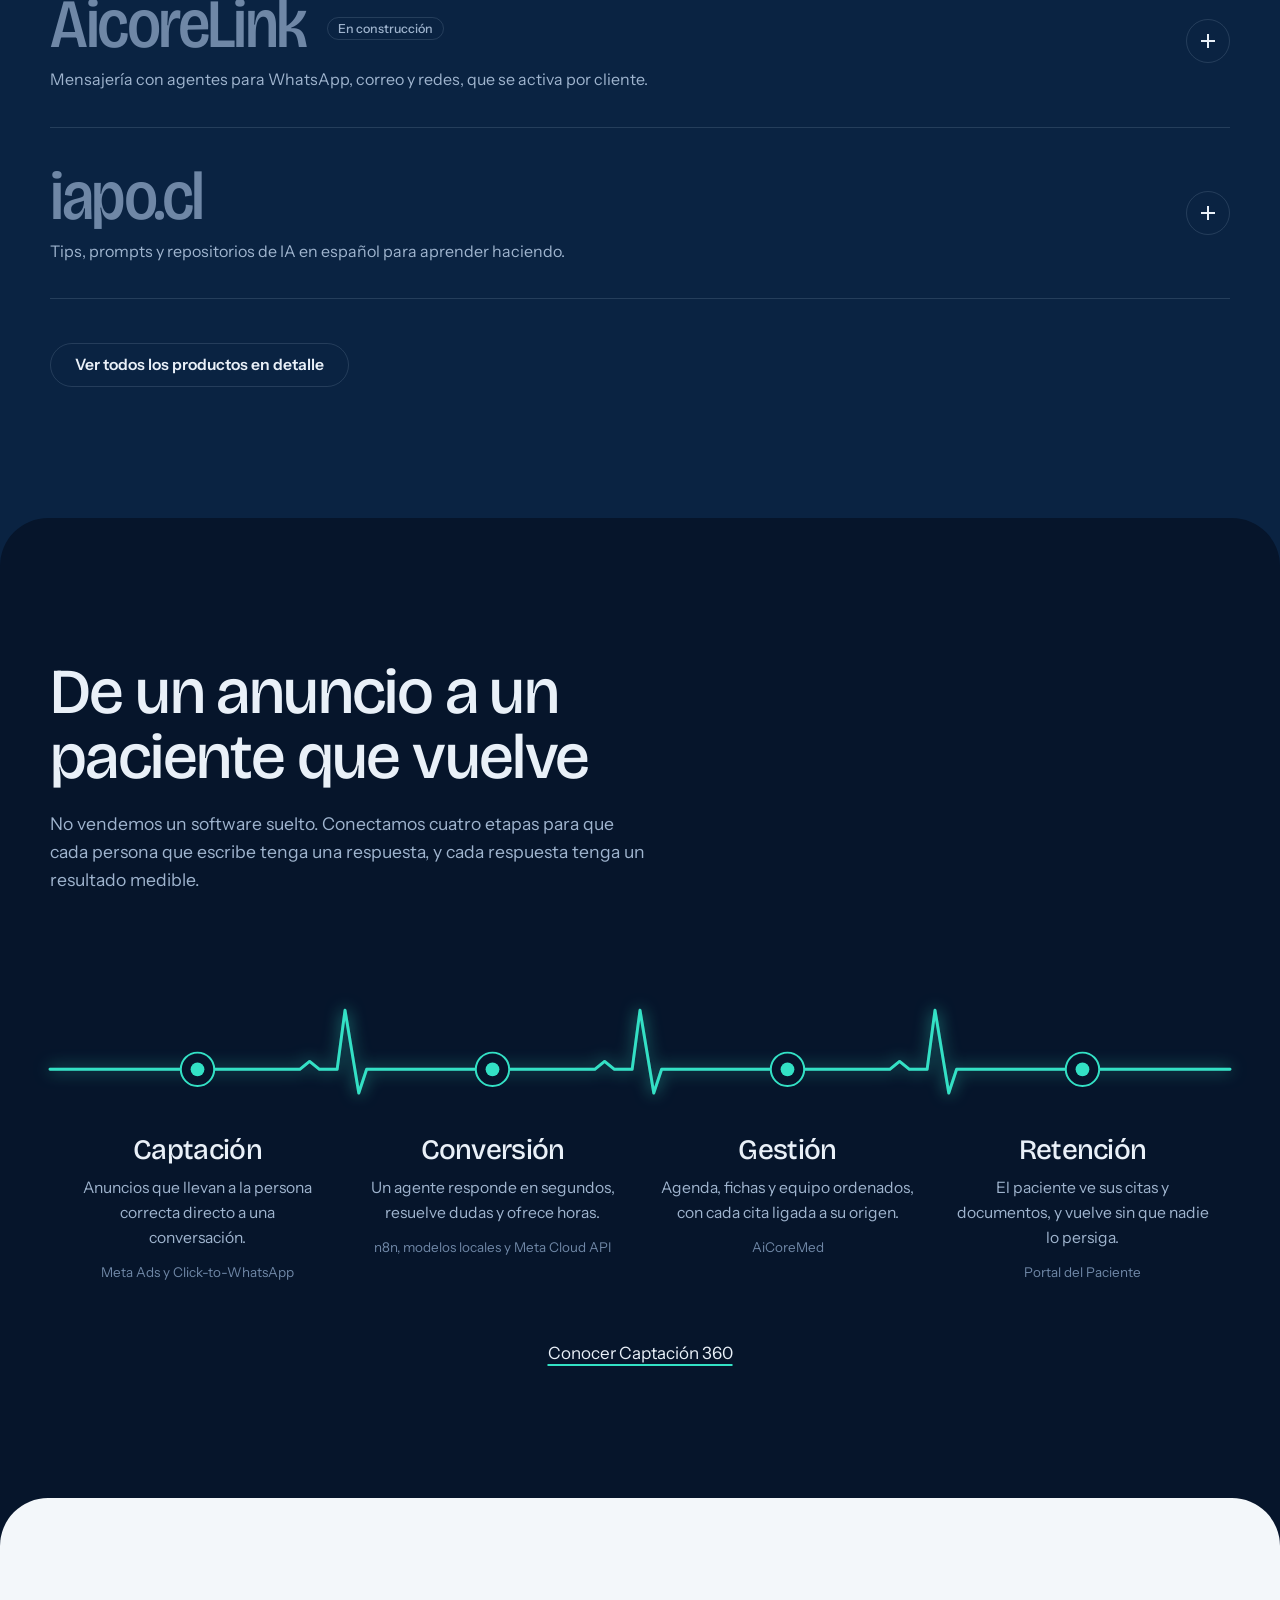
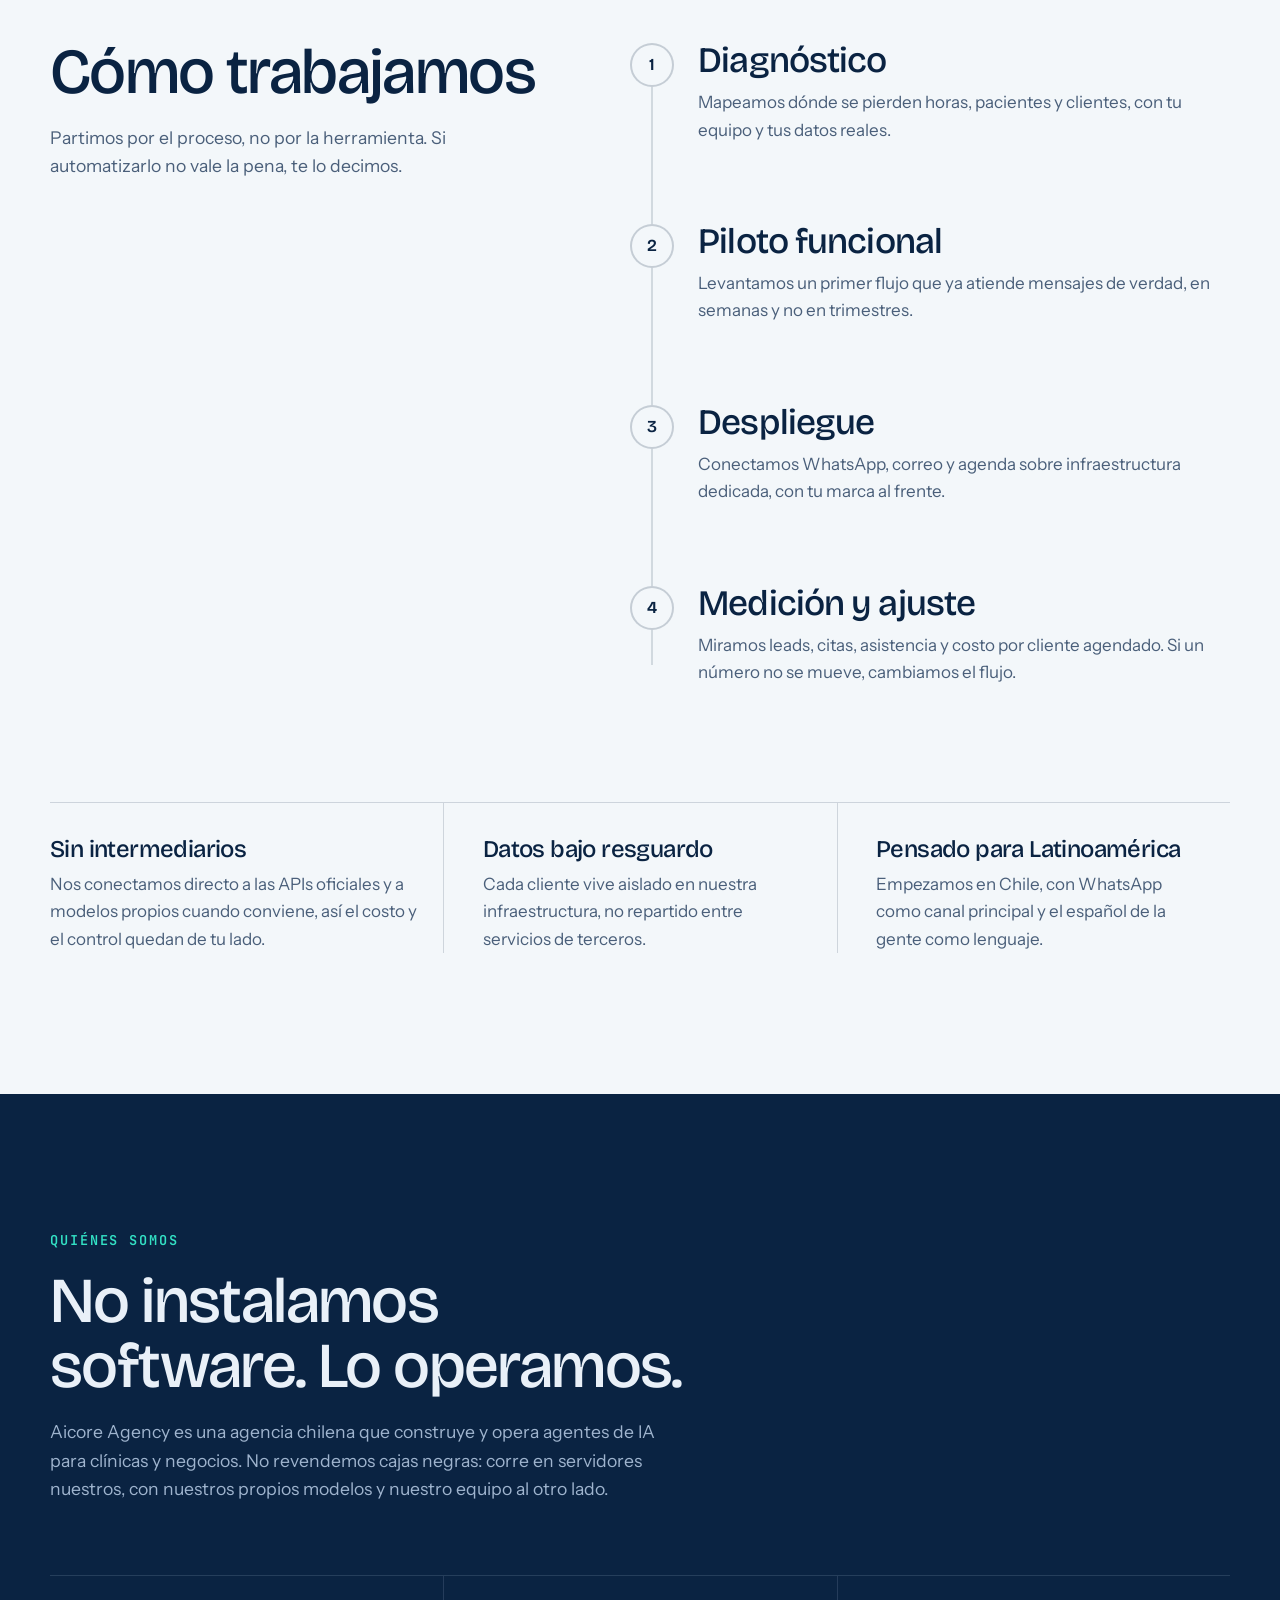
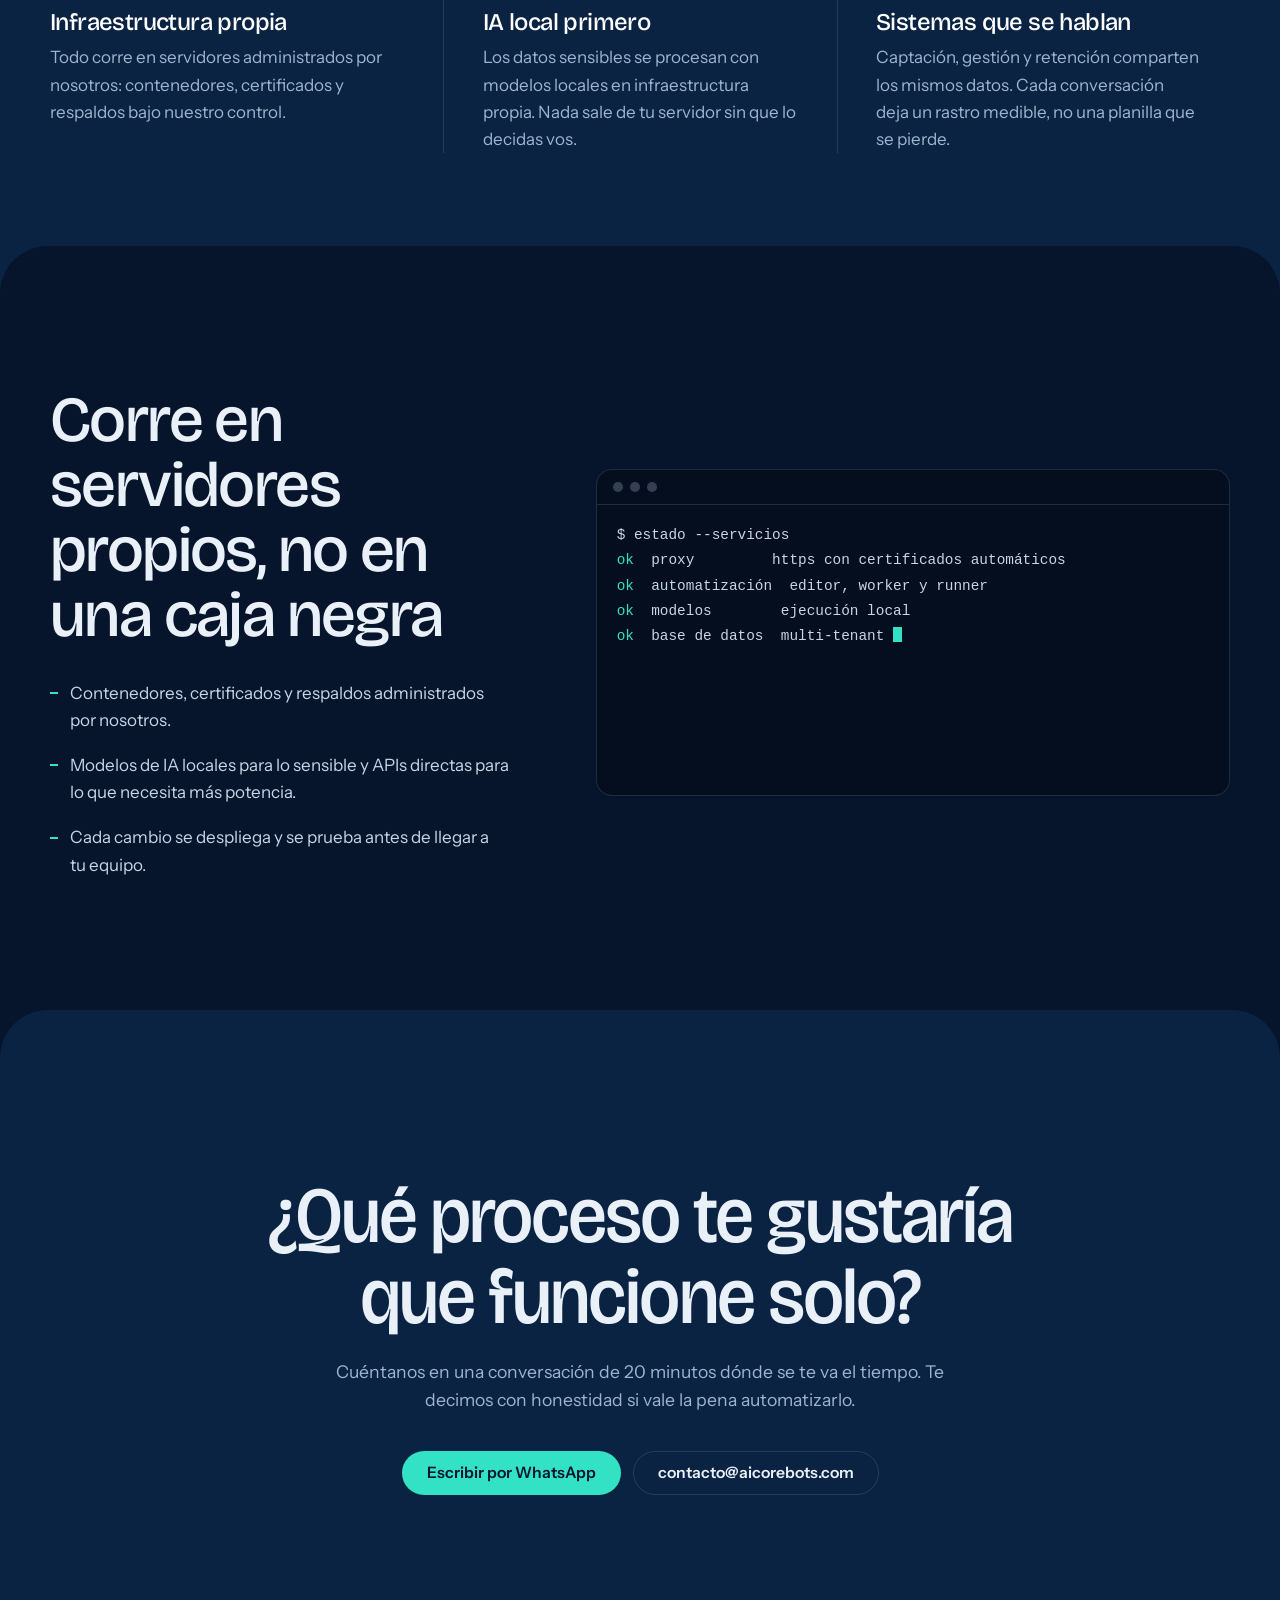
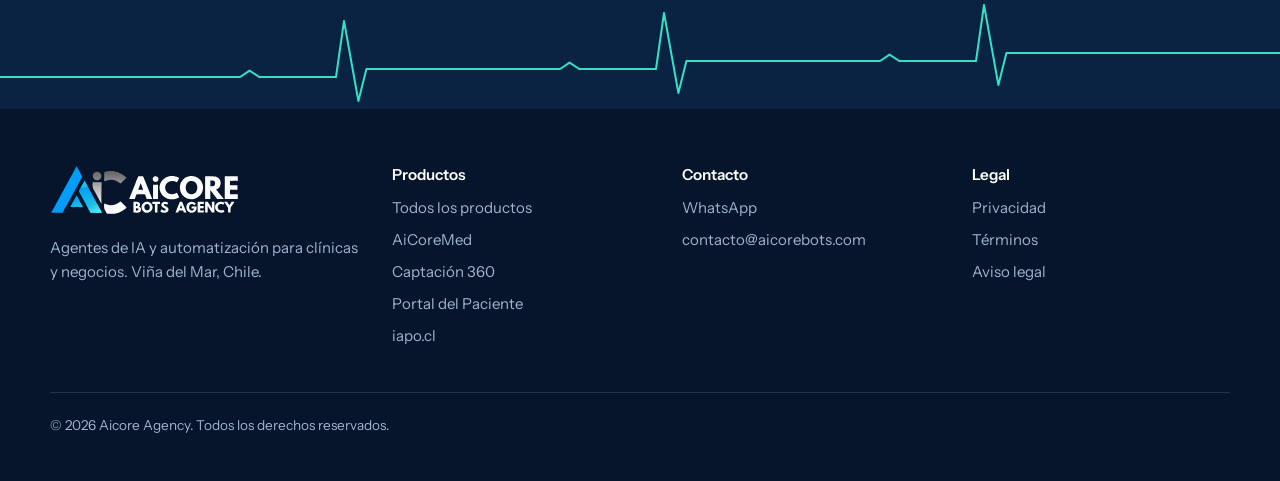
==== commit 53f6910d: "feat(seo): ship AI-crawler access, llms.txt, enriched schema and real sitemap dates" ====
--- a/index.html
+++ b/index.html
@@ -6,7 +6,10 @@
 <title>Aicore Agency: agentes de IA que atienden, agendan y hacen seguimiento</title>
 <meta name="description" content="Aicore Agency diseña y opera agentes de IA para clínicas y negocios que atienden por WhatsApp. AiCoreMed, Captación 360, Portal del Paciente y AicoreLink, sobre infraestructura propia. Viña del Mar, Chile.">
 <meta name="theme-color" content="#0A2342">
+<meta name="robots" content="index,follow,max-image-preview:large,max-snippet:-1,max-video-preview:-1">
 <meta property="og:type" content="website">
+<meta property="og:site_name" content="aicorebots">
+<meta property="og:locale" content="es_CL">
 <meta property="og:title" content="Aicore Agency: tu negocio, con pulso propio">
 <meta property="og:description" content="Agentes de IA que atienden por WhatsApp, agendan y hacen seguimiento, para que tu equipo se dedique a lo que solo una persona puede hacer.">
 <meta property="og:url" content="https://aicorebots.com">
@@ -23,13 +26,15 @@
 <script>document.documentElement.classList.add('js')</script>
 <script type="application/ld+json">
 {"@context":"https://schema.org","@graph":[
-{"@type":"Organization","@id":"https://aicorebots.com/#org","name":"Aicore Agency","url":"https://aicorebots.com","logo":"https://aicorebots.com/assets/logo.svg","description":"Agentes de IA y automatización para clínicas y negocios que atienden por WhatsApp.","address":{"@type":"PostalAddress","addressLocality":"Viña del Mar","addressCountry":"CL"},"sameAs":["https://iapo.cl"]},
+{"@type":"Organization","@id":"https://aicorebots.com/#org","name":"Aicore Agency","url":"https://aicorebots.com","logo":{"@type":"ImageObject","url":"https://aicorebots.com/assets/logo.svg","width":1467,"height":389,"caption":"aicorebots"},"description":"Agentes de IA y automatización para clínicas y negocios que atienden por WhatsApp.","telephone":"+56 9 7568 0702","email":"contacto@aicorebots.com","areaServed":"Viña del Mar, Valparaiso Region, Chile","address":{"@type":"PostalAddress","streetAddress":"1 Oriente 714","addressLocality":"Viña del Mar","addressCountry":"CL"},"contactPoint":{"@type":"ContactPoint","contactType":"customer service","telephone":"+56 9 7568 0702","email":"contacto@aicorebots.com","areaServed":"CL"},"sameAs":["https://iapo.cl"]},
 {"@type":"WebSite","@id":"https://aicorebots.com/#website","url":"https://aicorebots.com","name":"Aicore Agency","inLanguage":"es-CL","publisher":{"@id":"https://aicorebots.com/#org"}},
 {"@type":"Service","@id":"https://aicorebots.com/#svc-aicoremed","name":"AiCoreMed","serviceType":"Software de gestión clínica con IA","url":"https://med.aicorebots.com","provider":{"@id":"https://aicorebots.com/#org"},"areaServed":{"@type":"Country","name":"Chile"}},
 {"@type":"Service","@id":"https://aicorebots.com/#svc-cap360","name":"Captación 360","serviceType":"Captación, conversión y retención de pacientes","url":"https://captacion360.aicorebots.com","provider":{"@id":"https://aicorebots.com/#org"},"areaServed":{"@type":"Country","name":"Chile"}},
 {"@type":"Service","@id":"https://aicorebots.com/#svc-portal","name":"Portal del Paciente","serviceType":"Portal de pacientes accesible por WhatsApp","url":"https://consultorio.aicorebots.com/portal","provider":{"@id":"https://aicorebots.com/#org"},"areaServed":{"@type":"Country","name":"Chile"}},
 {"@type":"Service","@id":"https://aicorebots.com/#svc-link","name":"AicoreLink","serviceType":"Mensajería unificada con agentes de IA","url":"https://aicorebots.com/productos/#aicorelink","provider":{"@id":"https://aicorebots.com/#org"},"areaServed":{"@type":"Country","name":"Chile"}},
-{"@type":"Service","@id":"https://aicorebots.com/#svc-iapo","name":"iapo.cl","serviceType":"Comunidad y contenido sobre IA aplicada","url":"https://iapo.cl","provider":{"@id":"https://aicorebots.com/#org"},"areaServed":{"@type":"Country","name":"Chile"}}
+{"@type":"Service","@id":"https://aicorebots.com/#svc-iapo","name":"iapo.cl","serviceType":"Comunidad y contenido sobre IA aplicada","url":"https://iapo.cl","provider":{"@id":"https://aicorebots.com/#org"},"areaServed":{"@type":"Country","name":"Chile"}},
+{"@type":"WebPage","@id":"https://aicorebots.com/","url":"https://aicorebots.com/","name":"Aicore Agency: agentes de IA que atienden, agendan y hacen seguimiento","isPartOf":{"@id":"https://aicorebots.com/#website"},"about":{"@id":"https://aicorebots.com/#org"},"inLanguage":"es-CL","breadcrumb":{"@id":"https://aicorebots.com/#breadcrumb"}},
+{"@type":"BreadcrumbList","@id":"https://aicorebots.com/#breadcrumb","itemListElement":[{"@type":"ListItem","position":1,"name":"Inicio","item":"https://aicorebots.com/"}]}
 ]}
 </script>
 <link rel="stylesheet" href="assets/site.css">
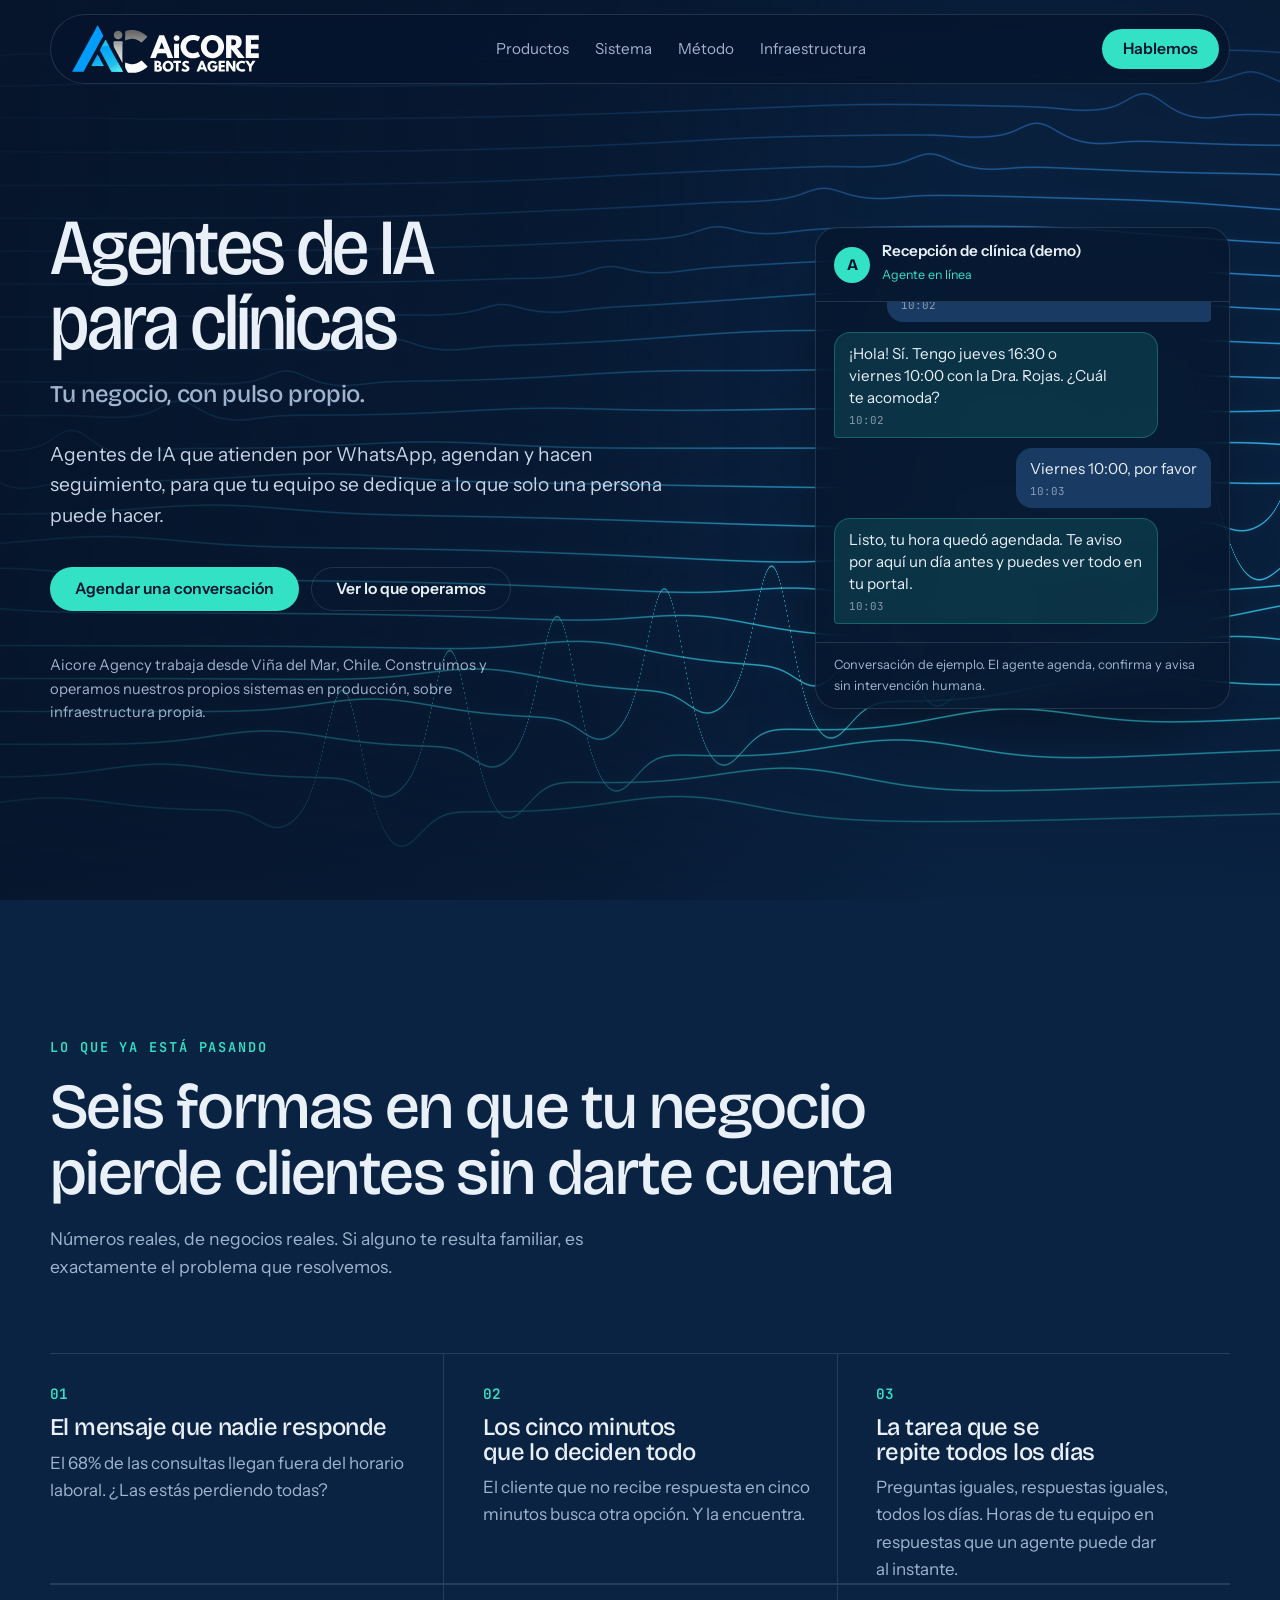
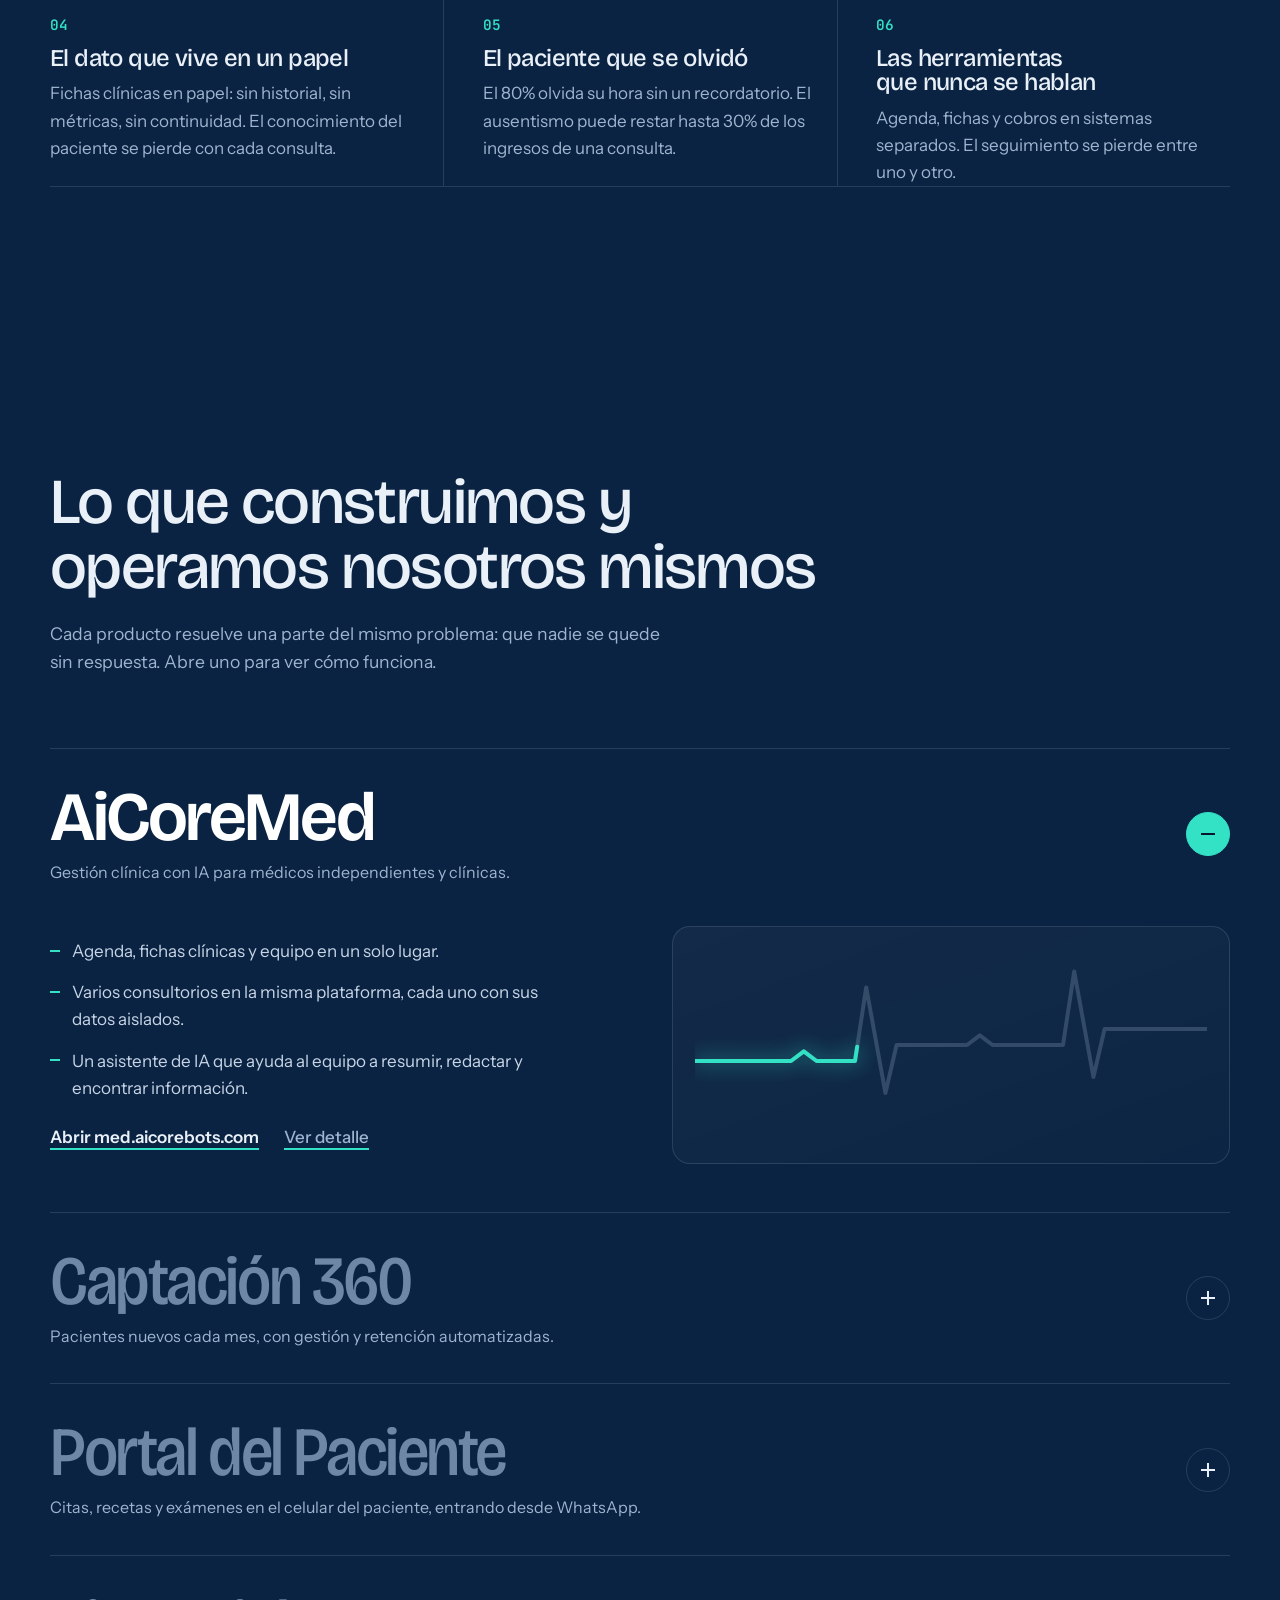
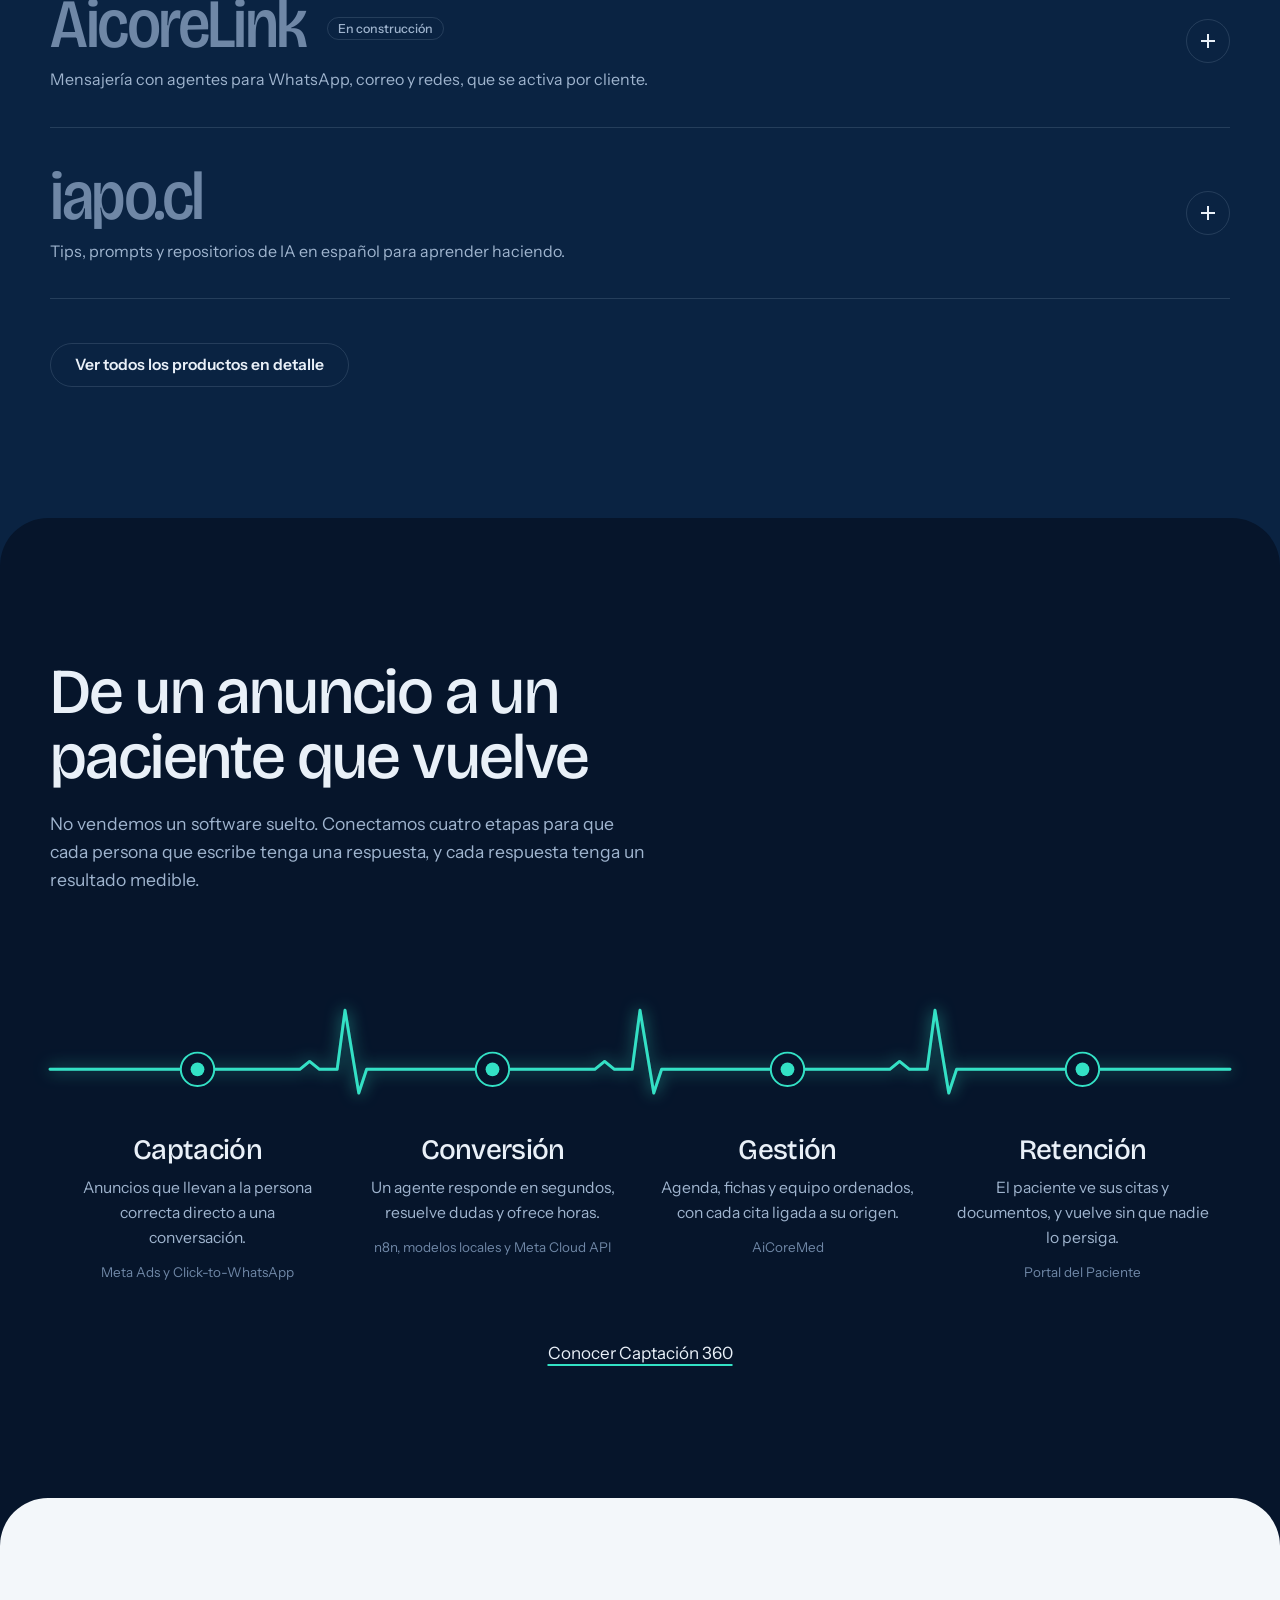
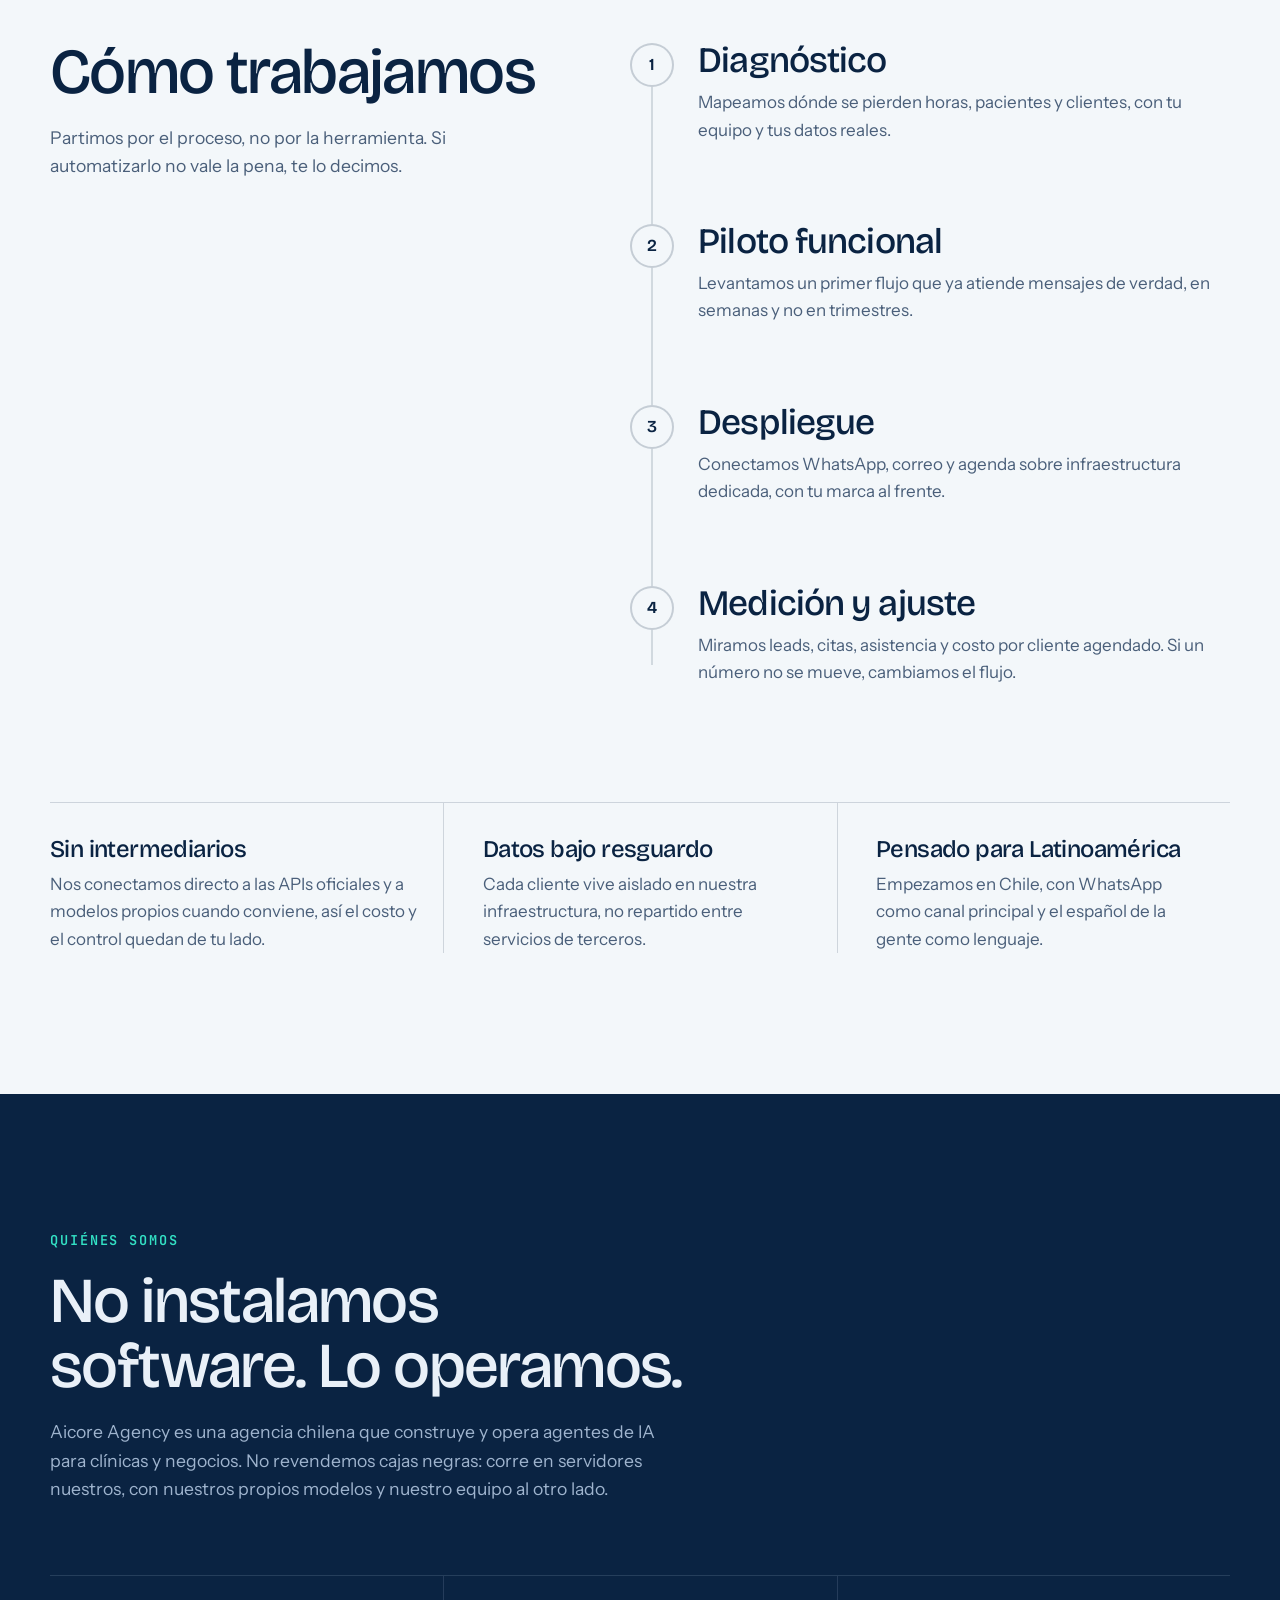
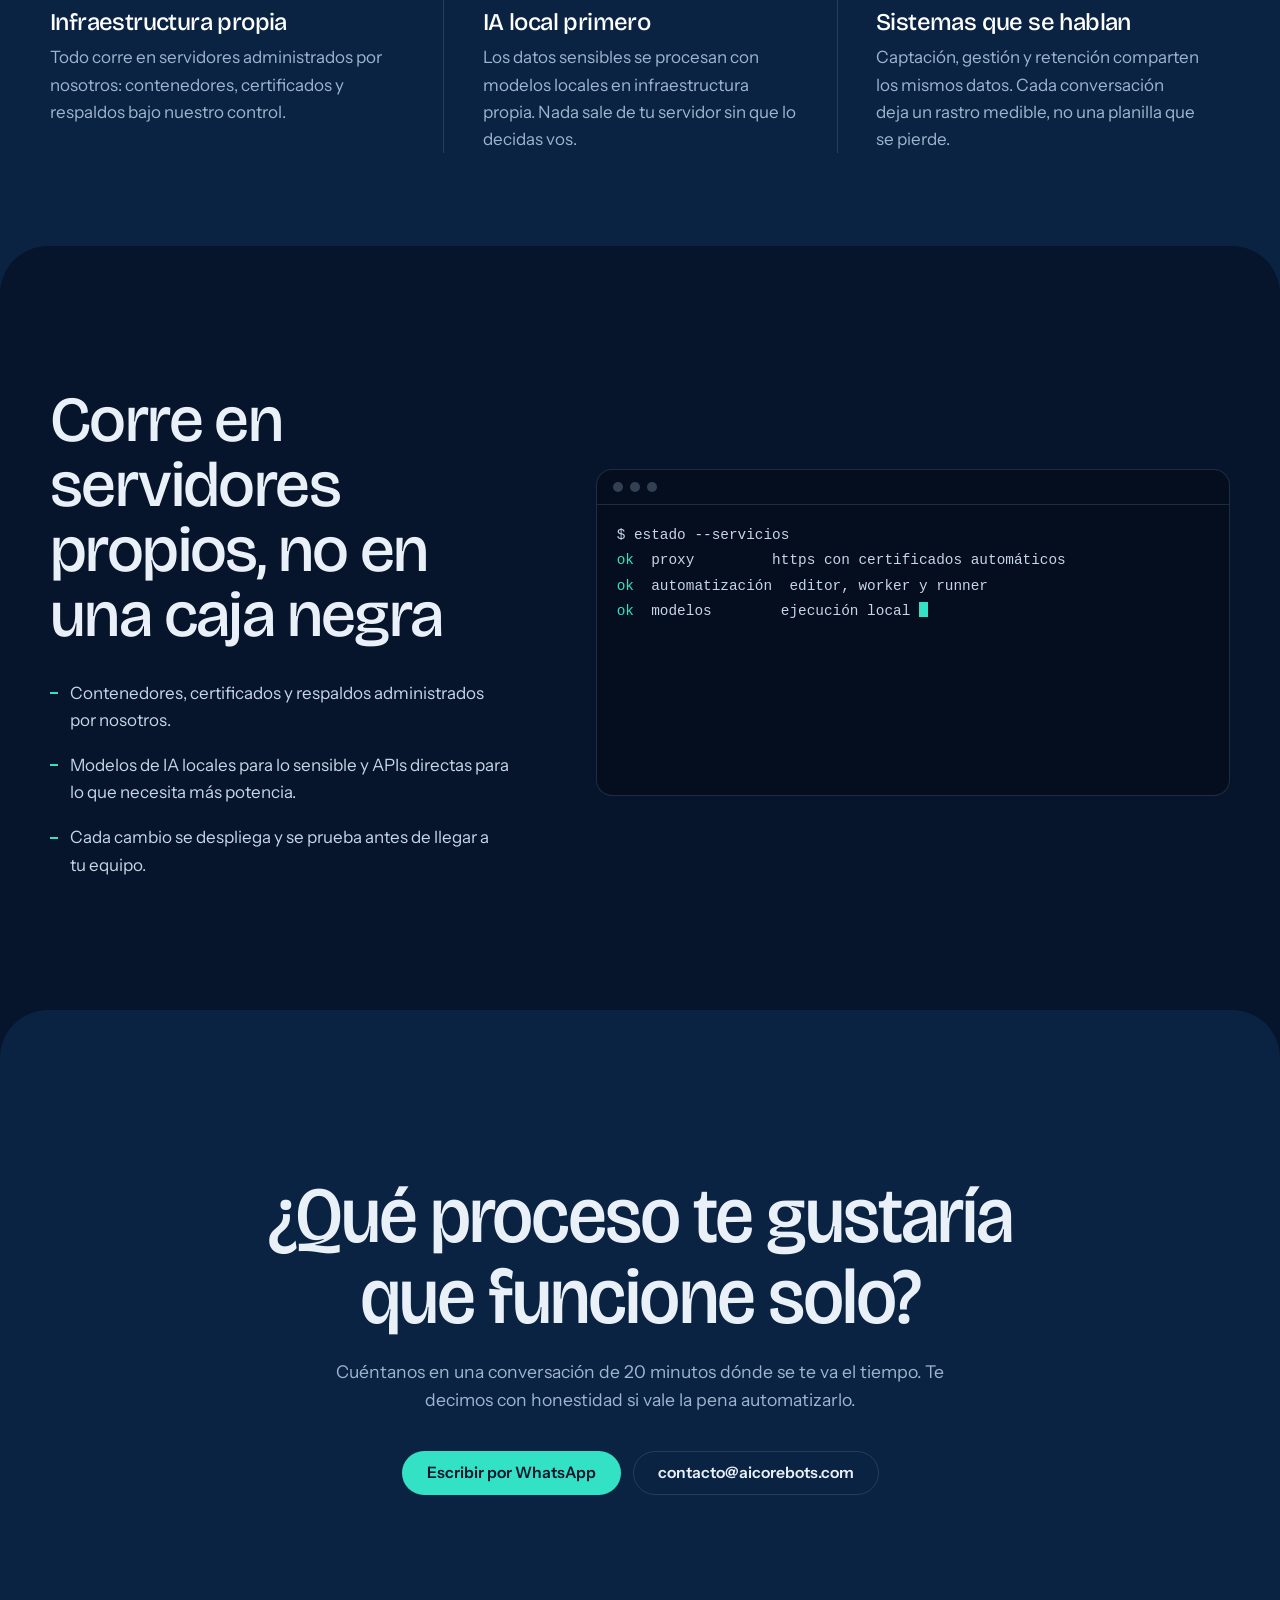
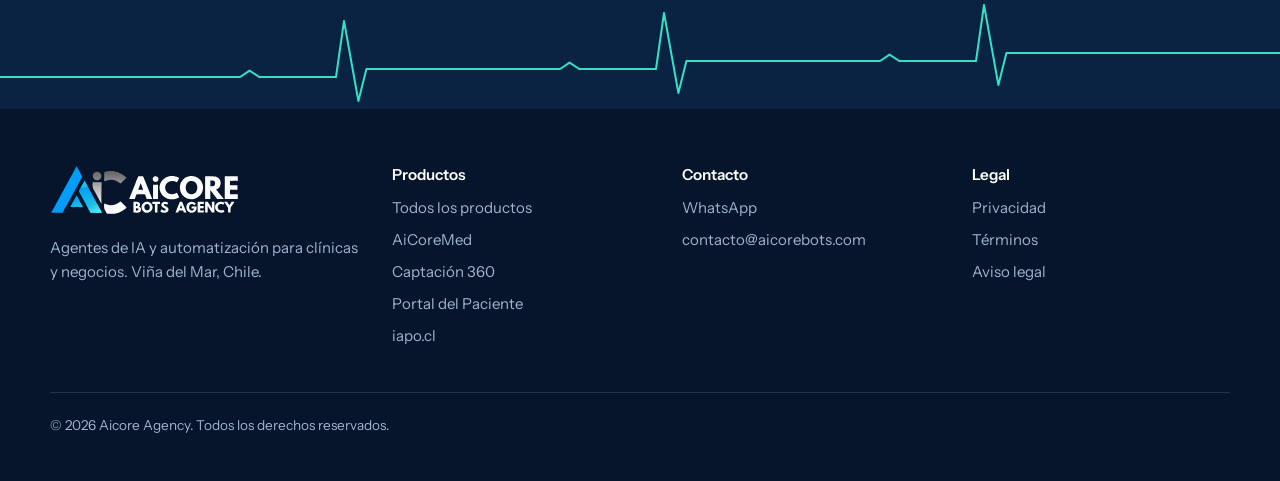
==== commit ba053e29: "feat(seo): search-term H1s with brand subtitle, add foundingDate" ====
--- a/index.html
+++ b/index.html
@@ -26,7 +26,7 @@
 <script>document.documentElement.classList.add('js')</script>
 <script type="application/ld+json">
 {"@context":"https://schema.org","@graph":[
-{"@type":"Organization","@id":"https://aicorebots.com/#org","name":"Aicore Agency","url":"https://aicorebots.com","logo":{"@type":"ImageObject","url":"https://aicorebots.com/assets/logo.svg","width":1467,"height":389,"caption":"aicorebots"},"description":"Agentes de IA y automatización para clínicas y negocios que atienden por WhatsApp.","telephone":"+56 9 7568 0702","email":"contacto@aicorebots.com","areaServed":"Viña del Mar, Valparaiso Region, Chile","address":{"@type":"PostalAddress","streetAddress":"1 Oriente 714","addressLocality":"Viña del Mar","addressCountry":"CL"},"contactPoint":{"@type":"ContactPoint","contactType":"customer service","telephone":"+56 9 7568 0702","email":"contacto@aicorebots.com","areaServed":"CL"},"sameAs":["https://iapo.cl"]},
+{"@type":"Organization","@id":"https://aicorebots.com/#org","name":"Aicore Agency","url":"https://aicorebots.com","logo":{"@type":"ImageObject","url":"https://aicorebots.com/assets/logo.svg","width":1467,"height":389,"caption":"aicorebots"},"description":"Agentes de IA y automatización para clínicas y negocios que atienden por WhatsApp.","telephone":"+56 9 7568 0702","email":"contacto@aicorebots.com","areaServed":"Viña del Mar, Valparaiso Region, Chile","address":{"@type":"PostalAddress","streetAddress":"1 Oriente 714","addressLocality":"Viña del Mar","addressCountry":"CL"},"contactPoint":{"@type":"ContactPoint","contactType":"customer service","telephone":"+56 9 7568 0702","email":"contacto@aicorebots.com","areaServed":"CL"},"foundingDate":"2025","sameAs":["https://iapo.cl"]},
 {"@type":"WebSite","@id":"https://aicorebots.com/#website","url":"https://aicorebots.com","name":"Aicore Agency","inLanguage":"es-CL","publisher":{"@id":"https://aicorebots.com/#org"}},
 {"@type":"Service","@id":"https://aicorebots.com/#svc-aicoremed","name":"AiCoreMed","serviceType":"Software de gestión clínica con IA","url":"https://med.aicorebots.com","provider":{"@id":"https://aicorebots.com/#org"},"areaServed":{"@type":"Country","name":"Chile"}},
 {"@type":"Service","@id":"https://aicorebots.com/#svc-cap360","name":"Captación 360","serviceType":"Captación, conversión y retención de pacientes","url":"https://captacion360.aicorebots.com","provider":{"@id":"https://aicorebots.com/#org"},"areaServed":{"@type":"Country","name":"Chile"}},
@@ -63,7 +63,8 @@
   <canvas id="gl" aria-hidden="true"></canvas>
   <div class="wrap hero-in">
     <div>
-      <h1 data-wave>Tu negocio, con pulso propio.</h1>
+      <h1 data-wave>Agentes de IA para clínicas</h1>
+      <p class="h1-sub">Tu negocio, con pulso propio.</p>
       <p class="lede">Agentes de IA que atienden por WhatsApp, agendan y hacen seguimiento, para que tu equipo se dedique a lo que solo una persona puede hacer.</p>
       <div class="actions">
         <a class="btn p mag" href="#contacto">Agendar una conversación</a>
--- a/assets/site.css
+++ b/assets/site.css
@@ -51,6 +51,8 @@
 h1 .wd{display:inline-block;white-space:nowrap}
 h1 .ch{display:inline-block;animation:crest 4.6s cubic-bezier(.3,.7,.2,1) infinite;animation-delay:calc(var(--i)*75ms)}
 @keyframes crest{0%,14%,100%{font-weight:440;font-stretch:92%;transform:translateY(0)}5%{font-weight:800;font-stretch:100%;transform:translateY(-.045em)}}
+.hero-in h1{font-size:clamp(2.75rem,6.2vw,5.6rem)}
+.h1-sub{margin-top:18px;max-width:24em;font:500 clamp(1.1rem,1.9vw,1.5rem)/1.35 var(--f-d);letter-spacing:-.015em;color:var(--steel);text-wrap:balance}
 .lede{margin-top:28px;max-width:34em;font-size:clamp(1.05rem,1.5vw,1.28rem);color:#C7D5E6}
 .actions{margin-top:36px;display:flex;flex-wrap:wrap;gap:12px}
 .meta{margin-top:44px;max-width:32em;font-size:.92rem;color:var(--steel)}
